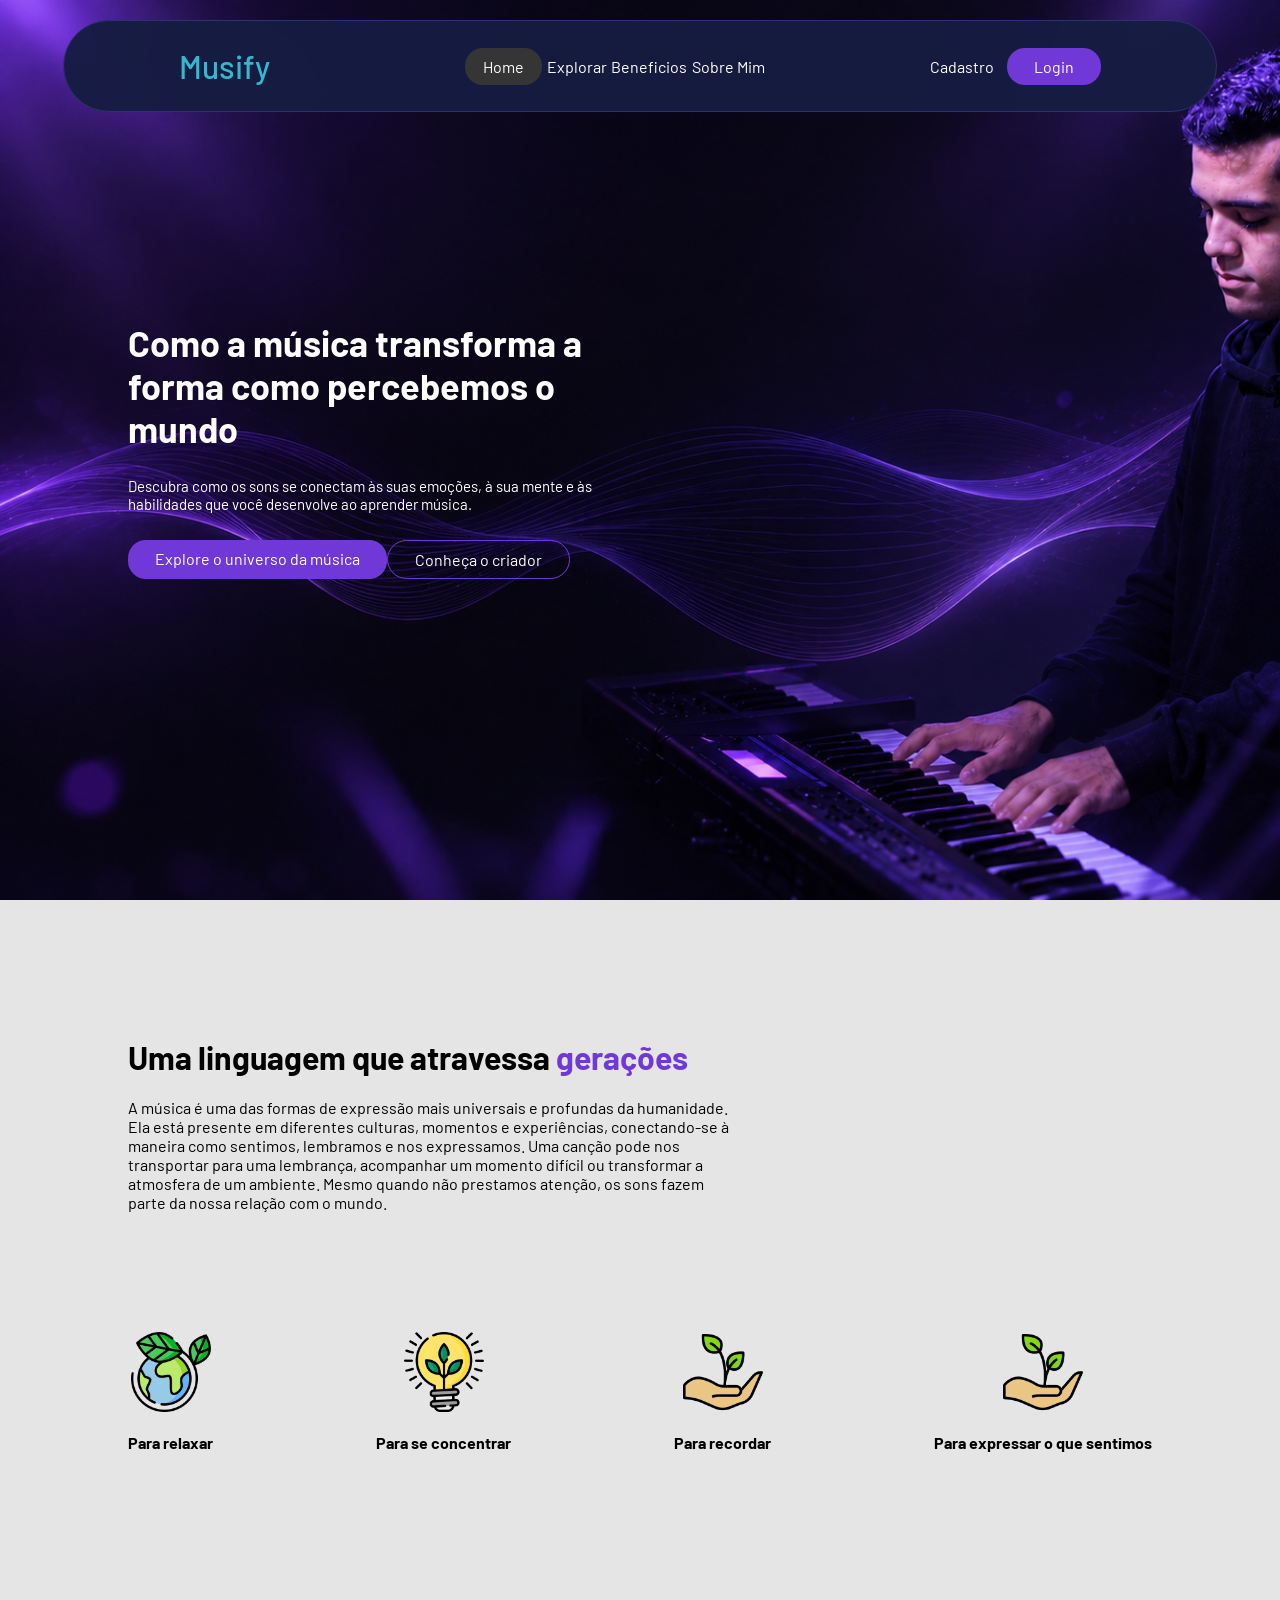
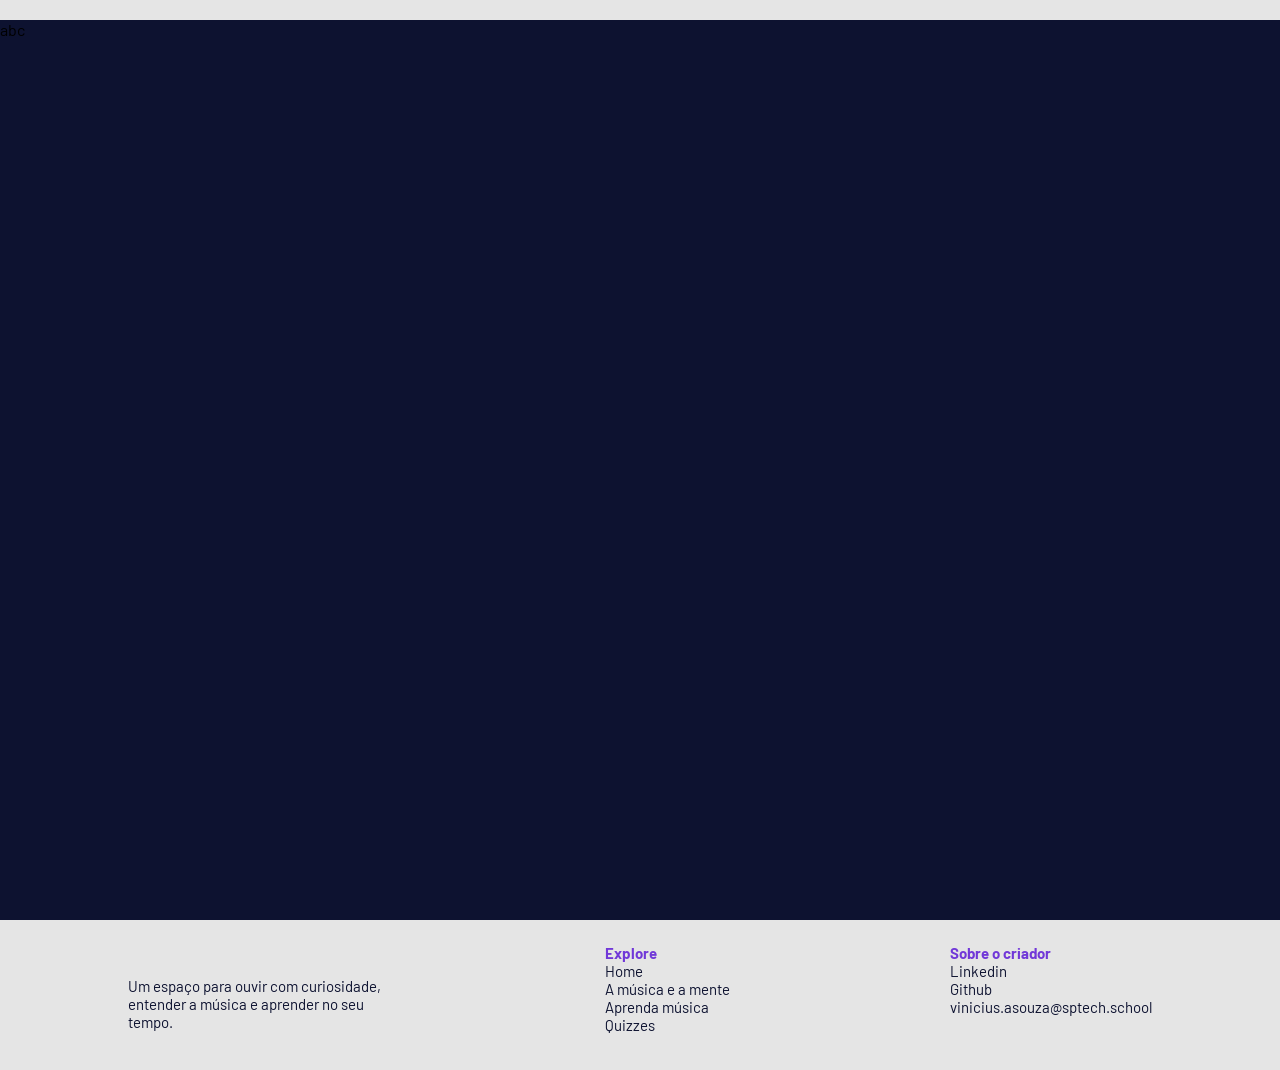
==== public/index.html @ aa9ea869 "feat: adiciona texto nas telas de login e cadastro | atualiza layout das telas de login e cadastro" ====
<!DOCTYPE html>
<html lang="en">

<head>
  <meta charset="UTF-8">
  <meta http-equiv="X-UA-Compatible" content="IE=edge">
  <meta name="viewport" content="width=device-width, initial-scale=1.0">

  <title>AquaTech | Página Inicial</title>

  <script src="./js/sessao.js"></script>

  <link rel="stylesheet" href="./css/style.css">
  <link rel="icon" href="./assets/icon/favicon2.ico">
  <link rel="preconnect" href="https://fonts.gstatic.com">
</head>

<body>

  <!-- Header inicio -->
  <div class="padding-header">
    <div class="header">

      <div class="container">
        <h1 class="titulo">Musify</h1>
        <ul class="navbar">
          <li class="agora">
            <a href="#">Home</a>
          </li>
          <li>
            <a href="simulador.html">Explorar</a>
          </li>
          <li>
            <a href="login.html">Beneficios</a>
          </li>
          <li>
            <a href="cadastro.html">Sobre Mim</a>
          </li>
        </ul>

        <div class="btnheader">
          <a href="cadastro.html" id="btnCadastro">Cadastro</a>
          <a href="login.html" class="btnRoxo" id="btnLogin">Login</a>

        </div>
      </div>
    </div>
  </div>
  <!-- Header fim -->



  <div class="banner">
    <div class="container">
      <h3>Como a música transforma a forma como percebemos o mundo</h3>
      <p>Descubra como os sons se conectam às suas emoções, à sua mente e às habilidades que você desenvolve ao aprender
        música.</p>

      <div class="btnBanner">
        <div class="btnRoxo">
          <a href="">Explore o universo da música</a>
        </div>

        <div class="btnTransparente">
          <a href="">Conheça o criador</a>
        </div>
      </div>
    </div>
  </div>
  
  <div class="social">
    <div class="container">

      <div class="texto">
        <h1>Uma linguagem que atravessa <span>gerações</span></h1>
        <span> A música é uma das formas de expressão mais universais e profundas da humanidade. Ela está presente em diferentes culturas, momentos e experiências, conectando-se à maneira como sentimos, lembramos e nos expressamos.
 Uma canção pode nos transportar para uma lembrança, acompanhar um momento difícil ou transformar a atmosfera de um ambiente. Mesmo quando não prestamos atenção, os sons fazem parte da nossa relação com o mundo.</span>
      </div>

      <div class="boxes">
        <div class="box">
          <img src="assets/imgs/planet-earth_color.png">
          <h4>Para relaxar</h4>
        </div>
        <div class="box">
          <img src="assets/imgs/lightbulb_color.png">
          <h4>Para se concentrar</h4>
        </div>
        <div class="box">
          <img src="assets/imgs/growth_color.png">
          <h4>Para recordar</h4>
        </div>
        <div class="box">
          <img src="assets/imgs/growth_color.png">
          <h4>Para expressar o que sentimos</h4>
        </div>
      </div>
    </div>
  </div>

  <div class="impactoMusica">
    abc
  </div>

  <!-- Footer Inicio -->
  <div class="footer">
    <div class="container">
      <div class="logoFooter">
        <img src="assets/icon/favicon2.ico" alt="">
        <p>Um espaço para ouvir com curiosidade, entender a música e aprender no seu tempo.</p>

      </div>

      <div class="linksFooter">
        <span class="tituloFooter">Explore</span>
        <a href="">Home</a>
        <a href="">A música e a mente</a>
        <a href="">Aprenda música</a>
        <a href="">Quizzes</a>

      </div>
      <div class="ctaFooter">
        <span class="tituloFooter">Sobre o criador</span>
        <a href="">Linkedin</a>
        <a href="">Github</a>
        <a href="">vinicius.asouza@sptech.school</a>

      </div>
    </div>
  </div>
  <!-- Footer fim -->

</body>

</html>
---- public/css/style.css ----
@import url('https://fonts.googleapis.com/css2?family=Barlow:ital,wght@0,100;0,200;0,300;0,400;0,500;0,600;0,700;0,800;0,900;1,100;1,200;1,300;1,400;1,500;1,600;1,700;1,800;1,900&display=swap');

body {
  margin: 0;
  padding: 0;
  font-family: 'Barlow', 'Segoe UI', 'Segoe UI', Tahoma, Geneva, Verdana, sans-serif;
  background-color: black;
  height: 100vh;
}

:root {
  --tamanho-header: 80px;
  --tamanho-banner: calc(100vh - var(--tamanho-header) - var(--tamanho-footer) - 2px);
  --tamanho-simulador: calc(100vh - var(--tamanho-header) - var(--tamanho-footer) - 2px);
  --tamanho-login: calc(100vh - var(--tamanho-header) - var(--tamanho-footer) - 2px);
  --tamanho-footer: 65px;
}

.container {
  display: flex;
  width: 80%;
  margin: auto;
}

.padding-header{
  position: absolute;
  top: 20px;
  left: 0;
  width: 100%;
  display: flex;
  justify-content: center;
  z-index: 10;
}


.header {
    display: flex; 
    align-items: center;
    flex: 1;
    justify-content: space-between;
    height: 10vh;
    width: 90%;
    position: fixed;
    background-color: rgba(22, 28, 66, 0.964);
    border: 1px solid #2b3270;
    border-radius: 50px;
}

.header .container {
  padding: 5px 30px 5px 30px;
  justify-content: space-between;
  align-items: center;
}

.header a {
  text-decoration: none;
  color: #fff;
}

.header a:hover{
  color: #7138D8;
  font-size: 17px;
  
}

.agora {
  background-color: rgb(53, 53, 53);
  padding: 1vh 2vh 1vh 2vh;
  border-radius: 2vh;
}

.navbar {
  width: 300px;
  display: flex;
  align-items: center;
  justify-content: space-between;
  list-style: none;
  color: #e3b062;
}

.titulo {
  color: #32b9cd;
  width: fit-content;
  font-weight: 500;
}

.header h1 {
  margin: 0;
}

#btnCadastro{
  padding: 10px;
}
#btnCadastro:hover{
  border: solid 1px #7138D8;
  border-radius: 3vh;
}

#btnLogin:hover{
  color: white;
}
/* BANNER */

.banner {
  height: var(--tamanho-banner);
  color: white;
  background-image: url('../assets/img-teclado/background-main.png');
  background-size: cover;
  height: 100vh; /* ocupa 100% da tela */
  
}


.banner .container {
  display: flex;
  flex-direction: column;
  justify-content: center;
  align-items: left;
  height: 100%;
  gap: 3vh;
}

.banner .container h3 {
  width: 50%;
  margin: 0;
  padding: 0;
  font-size: 36px;
}
.banner .container p {

  width: 50%;
  margin: 0;
  padding: 0;
  font-size: 15px;
}

.banner .container span {
  font-weight: 800;
}
.btnBanner{
  display: flex;
}

.btnBanner a{
  text-decoration: none;
  color: #fff;
  
}

/* Estilização padrão dos botões */
.btnRoxo{
  background-color: #7138D8;
  padding: 1vh 3vh 1vh 3vh;
  border-radius: 2vh;
}

.btnTransparente{
  border: solid 1px #7138D8;
  padding: 1vh 3vh 1vh 3vh;

  border-radius: 3vh;

}


/* MISSÃO VISÃO VALORES */

.social {
  background-color: #e5e5e5;
  display: flex;
  height: 80vh;
}

.social .container {
  display: flex;
  flex-direction: column;
  justify-content: center;
  gap: 10vh;
}
.texto{
  width: 60%;
}
.social .container .texto h1 span{
  color: #7138D8;
}

.box img {
  width: 80px;
}

.social .container .boxes {
  display: flex;
  justify-content: space-between;
  width: 100%;
  padding: 30px 0;
}

.social p {
  text-align: center;
}

.box {
  display: flex;
  flex-direction: column;
  align-items: center;
}


.impactoMusica{
  height: 100vh;
  background-color: #0D1230;
}
/* FOOTER */

.footer {
  background-color: #e5e5e5;
  height: 150px;
  color: #fff;
  display: flex;
  font-size: 15px;
}

.footer .container {
  display: flex;
  justify-content: space-between;
  text-align: left;
}
.logoFooter{
  width: 25%;
  color: #0D1230;
}

.linksFooter{
  display: flex;
  flex-direction: column;
}

.linksFooter a{
  text-decoration: none;
  color: #0D1230;
}

.ctaFooter{
  display: flex;
  flex-direction: column;
}

.ctaFooter a{
  text-decoration: none;
  color: #0D1230;
}
.tituloFooter{
  color: #7138D8;
  font-weight: 700;
}

.footer .container .version {
  font-size: 12px;
}

/* LOGIN */

.login {
  background-color: #0D1230;
  min-height: 130vh;
}

.login .container {
  align-items: stretch;
  justify-content: center;
  padding: 130px 0 60px 0;
  width: 75%;
  max-width: 1000px;
}

/* card branco */
.login .card {
  display: flex;
  flex-direction: column;
  align-items: center;
  justify-content: center;
  width: 50%;
  min-height: 540px;
  padding: 30px 0;
  box-sizing: border-box;
  background-color: #fff;
  color: #0D1230;
  border-radius: 10px;
}

.login .card h2 {
  width: 80%;
  font-size: 22px;
  font-weight: 600;
  margin-bottom: 20px;
}

.login .card-cadastro h2 {
  text-align: center;
  font-size: 24px;
}

/* painel com a foto */
.painel-login,
.cadastro-intro {
  flex: 1;
  display: flex;
  align-items: center;
  justify-content: center;
  background-image: url('../assets/img-teclado/background-main.png');
  background-size: cover;
  background-position: center;
}

/* painel a direita - login */
.painel-login {
  margin-left: -50px;
  padding-left: 50px;
  border-radius: 50px 10px 10px 50px;
}

/* painel a esquerda - cadastro */
.cadastro-intro {
  padding-right: 50px;
  border-radius: 10px 0 0 10px;
}

.login .card-cadastro {
  margin-left: -50px;
  border-radius: 50px 10px 10px 50px;
}

/* caixinha transparente */
.texto-login,
.cadastro-texto {
  width: 70%;
  padding: 30px;
  box-sizing: border-box;
  background-color: rgba(255, 255, 255, 0.1);
  color: #fff;
}

.texto-login h3,
.cadastro-texto h3 {
  margin: 0 0 15px 0;
  font-size: 30px;
  font-weight: 500;
}

.texto-login h3 span,
.cadastro-texto h3 span {
  color: #a58bff;
}

.texto-login p,
.cadastro-texto p {
  margin: 0;
  font-size: 13px;
}

/* formulário */
.formulario {
  width: 80%;
}

.formulario span {
  font-size: 12px;
  color: #8a8aa3;
}

.formulario input {
  border: 1px solid #dcdce6;
  border-radius: 8px;
  padding: 12px;
  font-size: 13px;
  text-align: left;
  box-sizing: border-box;
}

.formulario .botao {
  width: 100%;
  height: 42px;
  background-color: #7B5CFA;
  border-radius: 6px;
  font-size: 14px;
}

.link-login {
  text-align: center;
  font-size: 12px;
  margin-top: 15px;
}

.link-login a {
  color: #7B5CFA;
  font-weight: 600;
}

.campo {
  display: flex;
  flex-direction: column;
  padding: 5px 0;
}

/*           */

.botao {
  cursor: pointer;
  font-family: "Barlow", sans-serif;
  border: 0;
  border-radius: 5px;
  font-weight: 600;
  font-size: 18px;
  color: #fff;
  background-color: #ED145B;
  width: 120px;
  height: 30px;
  align-self: center;
  margin-top: 20px;
}

.loading-div {
  width: 50px;
  display: none;
}

.loading-div img {
  height: 50px;
  width: 50px;
}

#div_erros_login {
  display: none
}

/* FORMULARIO */

.alerta_erro{
  display: flex;
  justify-content: flex-end;
}

.card_erro {
  display: none;
  background-color: #fff;
  color: black;
  width: 230px;
  position: fixed;
  border-radius: 4px;
  border: #ED145B 3px solid;
  padding: 10px;
  margin-right: 10%;
}

.card_erro #mensagem_erro{
  font-weight: 500;
  font-size: 20px;
}

.formulario .tipo_campo {
  font-size: 20px;
  font-weight: 600 !important;
}

.formulario {
  display: flex;
  flex-direction: column;
}

input {
  margin-bottom: 10px;
  border: 2px solid #32b9cd;
  padding: 10px;
  text-align: center;
  border-radius: 10px;
}

.btn {
  font-family: "Barlow", sans-serif;
  border: 0;
  border-radius: 5px;
  font-weight: 600;
  font-size: 18px;
  padding: 10px 15px;
  color: white;
  background-color: #ED145B;
  width: 120px;
  align-self: center;
  margin-top: 5px;
}

.loading-div {
  width: 50px;
  margin: auto;
  display: none;
}

.loading-div img {
  height: 50px;
  width: 50px;
}

/* SIMULADOR */

.simulador {
  color: white;
}

.simulador .container {
  flex-direction: column;
  overflow: scroll; 
  height: var(--tamanho-simulador);
}

/* ALERTA */

#alerta {
  position: absolute;
  right: 0;
  bottom: 0;
}

.mensagem-alarme {
  background-color: white;
  border-radius: 5px;
  width: 300px;
  height: 80px;
  margin: 10px;
  padding: 10px 0;
  display: flex;
  justify-content: space-evenly;
  align-items: center;
}

.mensagem-alarme h3 {
  font-size: 14px;
  margin: 0;
}

.mensagem-alarme .informacao {
  width: 66%;
}

.alarme-sino {
  width: 48px;
  height: 48px;
  animation-name: bell;
  animation-duration: 4s;
  background-image: url('https://cdn-icons-png.flaticon.com/512/1157/1157000.png');
  background-size: cover;
  animation-iteration-count: infinite;
}

@keyframes bell {
  0%   {transform: rotate(25deg)}
  25%  {transform: rotate(-25deg)}
  50%  {transform: rotate(25deg)}
  75%  {transform: rotate(-25deg)}
  100% {transform: rotate(25deg)}
}
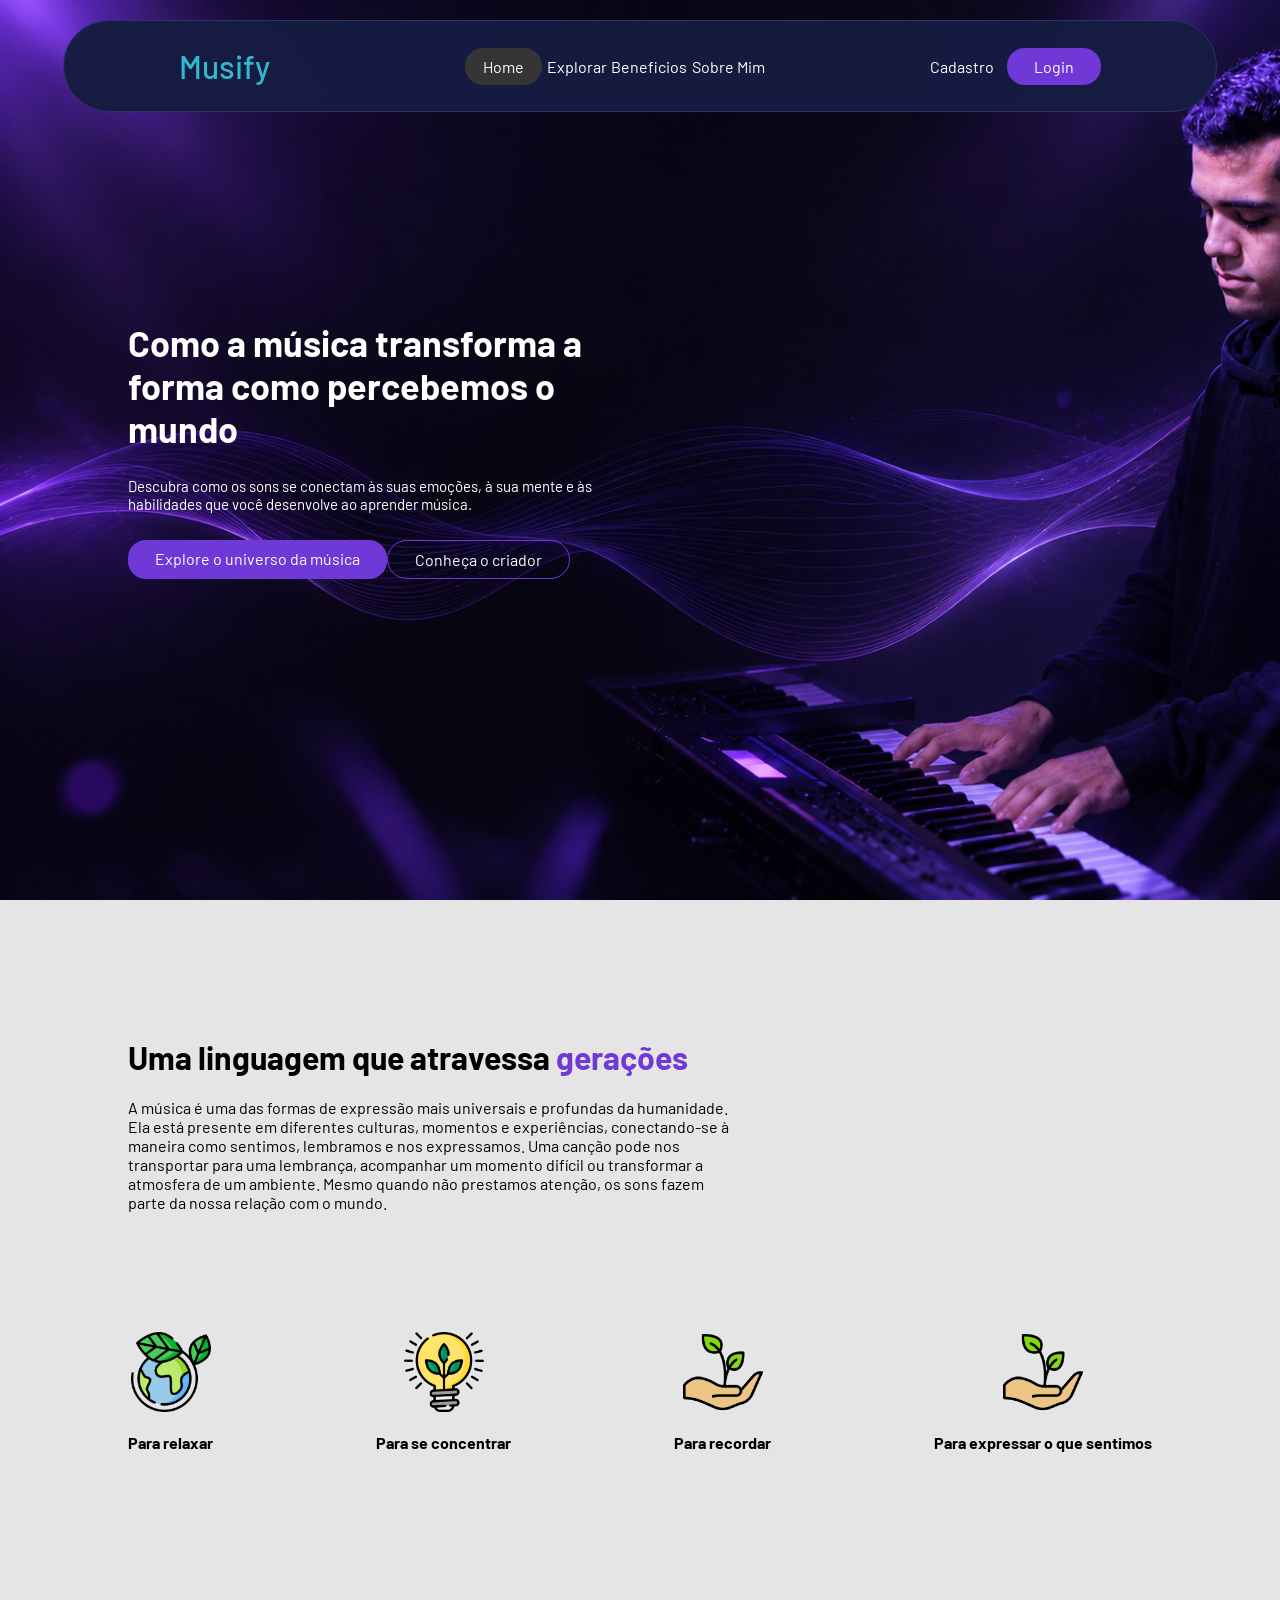
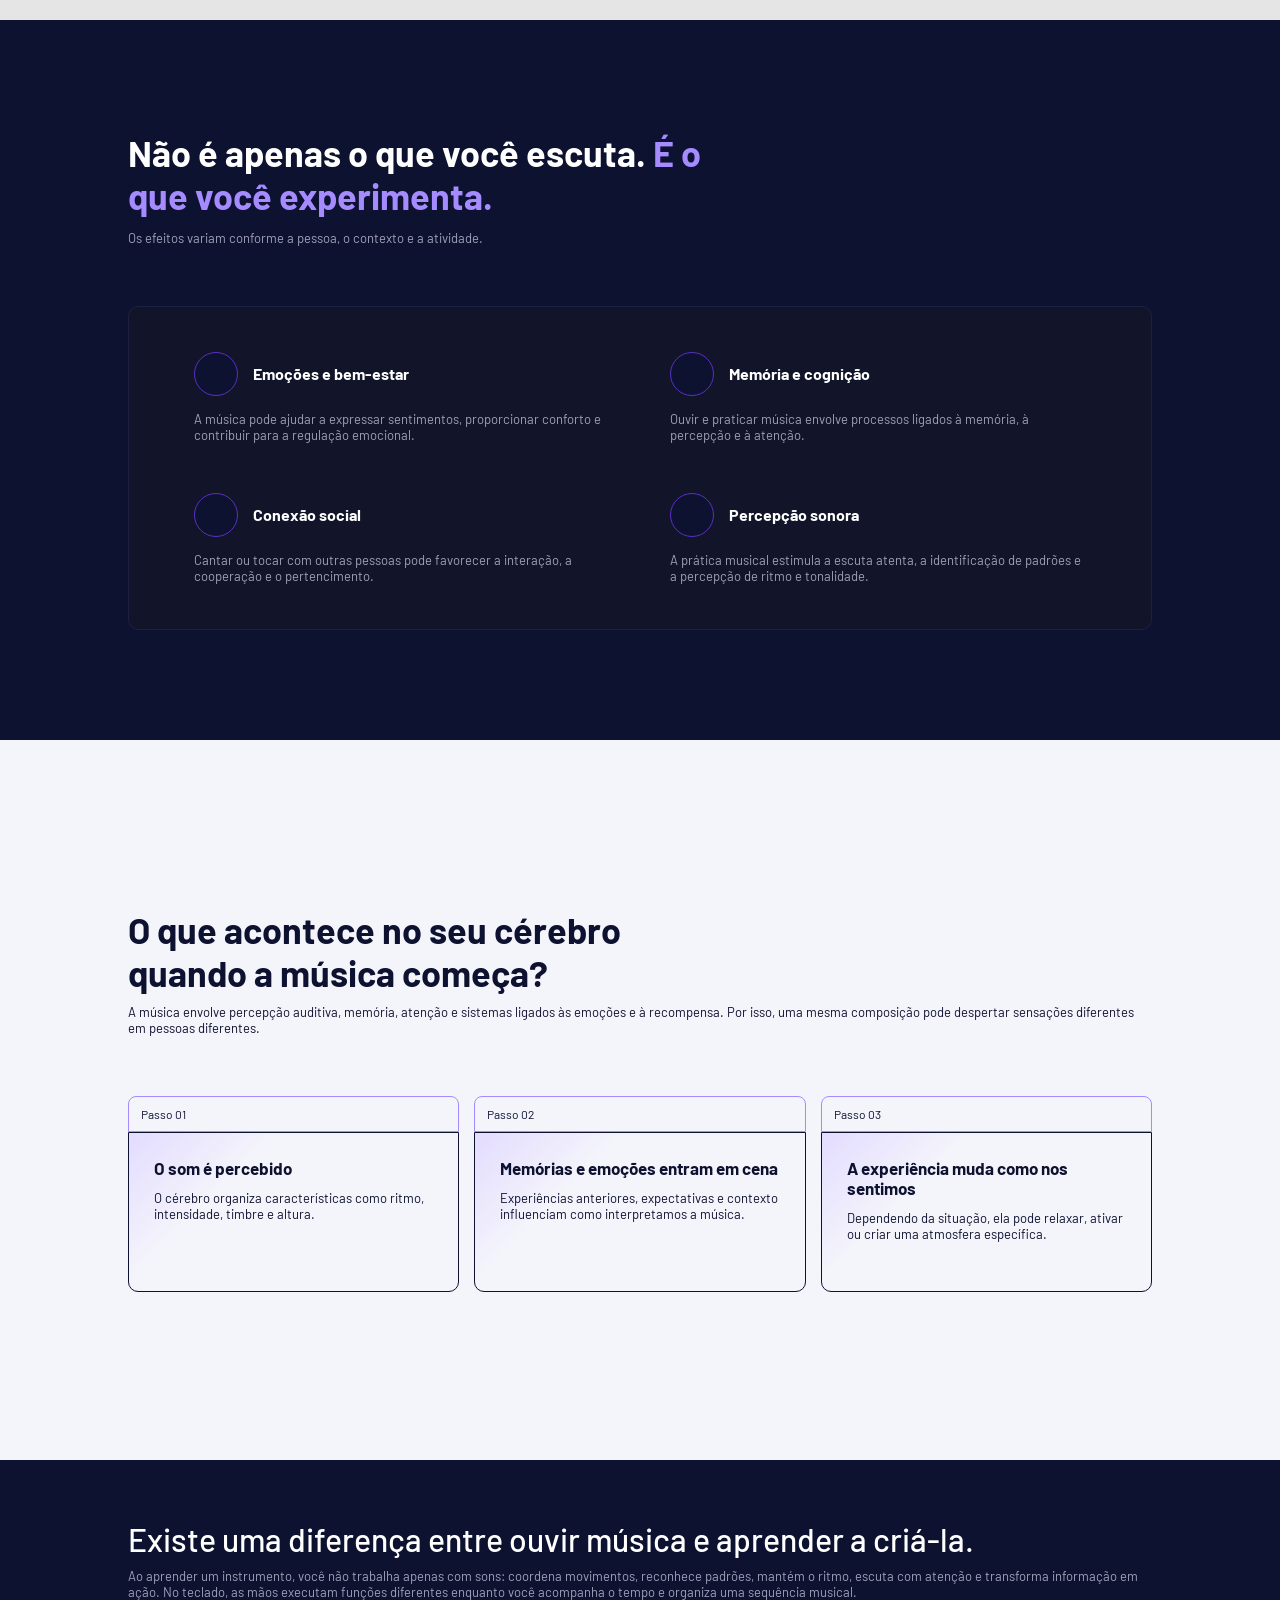
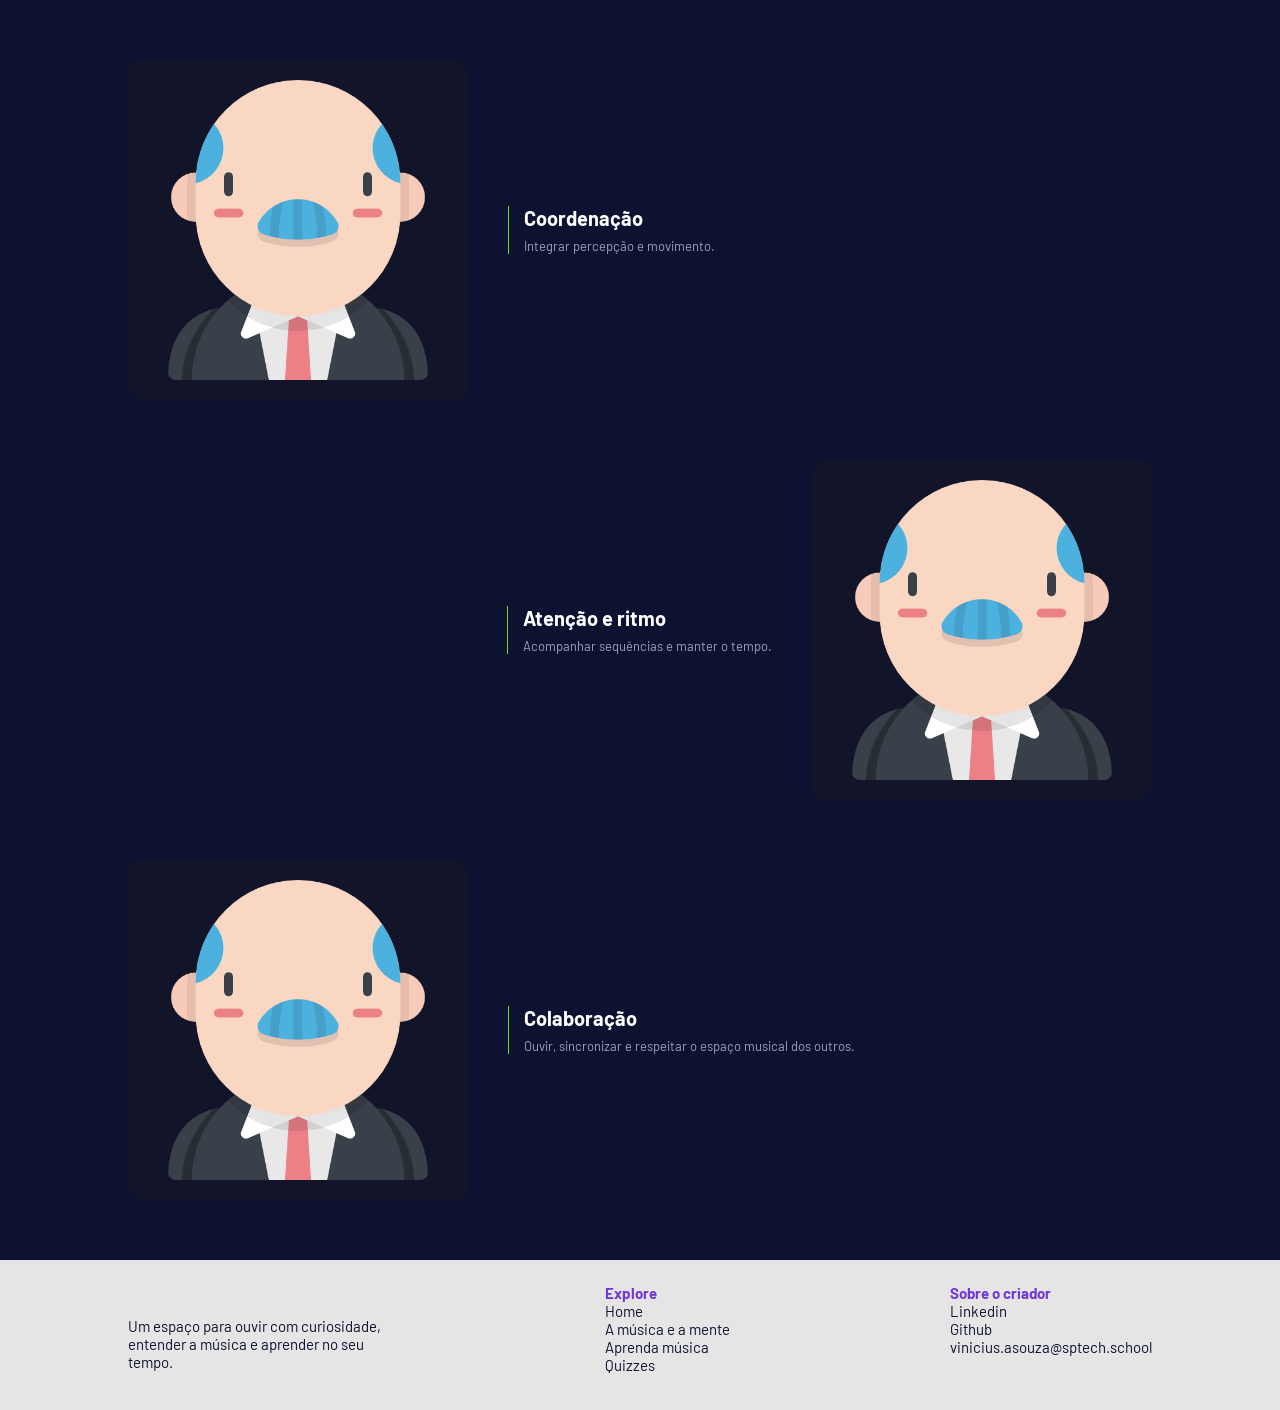
==== commit 54e7450d: "fix: corrige campos da home e estilização" ====
--- a/public/index.html
+++ b/public/index.html
@@ -67,14 +67,17 @@
       </div>
     </div>
   </div>
-  
+
   <div class="social">
     <div class="container">
 
       <div class="texto">
-        <h1>Uma linguagem que atravessa <span>gerações</span></h1>
-        <span> A música é uma das formas de expressão mais universais e profundas da humanidade. Ela está presente em diferentes culturas, momentos e experiências, conectando-se à maneira como sentimos, lembramos e nos expressamos.
- Uma canção pode nos transportar para uma lembrança, acompanhar um momento difícil ou transformar a atmosfera de um ambiente. Mesmo quando não prestamos atenção, os sons fazem parte da nossa relação com o mundo.</span>
+        <h1>Uma linguagem que atravessa <span class="textoRoxo">gerações</span></h1>
+        <span> A música é uma das formas de expressão mais universais e profundas da humanidade. Ela está presente em
+          diferentes culturas, momentos e experiências, conectando-se à maneira como sentimos, lembramos e nos
+          expressamos.
+          Uma canção pode nos transportar para uma lembrança, acompanhar um momento difícil ou transformar a atmosfera
+          de um ambiente. Mesmo quando não prestamos atenção, os sons fazem parte da nossa relação com o mundo.</span>
       </div>
 
       <div class="boxes">
@@ -99,8 +102,132 @@
   </div>
 
   <div class="impactoMusica">
-    abc
-  </div>
+    <div class="container">
+      <div>
+        <h1>Não é apenas o que você escuta. <span class="textoRoxo">É o que você experimenta.</span></h1>
+        <span> Os efeitos variam conforme a pessoa, o contexto e a atividade.</span>
+      </div>
+
+      <!-- Card de topicos -->
+      <div class="cardTopicos">
+        <div class="topico">
+          <div class="topicoTitulo">
+            <div class="icone"></div>
+            <h4>Emoções e bem-estar</h4>
+          </div>
+          <p>A música pode ajudar a expressar sentimentos, proporcionar conforto e contribuir para a regulação
+            emocional.</p>
+        </div>
+
+        <div class="topico">
+          <div class="topicoTitulo">
+            <div class="icone"></div>
+            <h4>Memória e cognição</h4>
+          </div>
+          <p>Ouvir e praticar música envolve processos ligados à memória, à percepção e à atenção.</p>
+        </div>
+
+        <div class="topico">
+          <div class="topicoTitulo">
+            <div class="icone"></div>
+            <h4>Conexão social</h4>
+          </div>
+          <p>Cantar ou tocar com outras pessoas pode favorecer a interação, a cooperação e o pertencimento.</p>
+        </div>
+
+        <div class="topico">
+          <div class="topicoTitulo">
+            <div class="icone"></div>
+            <h4>Percepção sonora</h4>
+          </div>
+          <p>A prática musical estimula a escuta atenta, a identificação de padrões e a percepção de ritmo e tonalidade.
+          </p>
+        </div>
+      </div>
+
+
+    </div>
+  </div>
+  </div>
+
+
+  <div class="explicacaoMusica">
+    <div class="container">
+      <div>
+        <h1>O que acontece no seu cérebro quando a música começa?</h1>
+        <p>A música envolve percepção auditiva, memória, atenção e sistemas ligados às emoções e à recompensa. Por isso,
+          uma mesma composição pode despertar sensações diferentes em pessoas diferentes.</p>
+      </div>
+
+      <div class="passos">
+        <div class="passo">
+          <span>Passo 01</span>
+          <div class="passoCard">
+            <h4>O som é percebido</h4>
+            <p>O cérebro organiza características como ritmo, intensidade, timbre e altura.</p>
+          </div>
+        </div>
+
+        <div class="passo">
+          <span>Passo 02</span>
+          <div class="passoCard">
+            <h4>Memórias e emoções entram em cena</h4>
+            <p>Experiências anteriores, expectativas e contexto influenciam como interpretamos a música.</p>
+          </div>
+        </div>
+
+        <div class="passo">
+          <span>Passo 03</span>
+          <div class="passoCard">
+            <h4>A experiência muda como nos sentimos</h4>
+            <p>Dependendo da situação, ela pode relaxar, ativar ou criar uma atmosfera específica.</p>
+          </div>
+        </div>
+      </div>
+    </div>
+  </div>
+
+  <div class="beneficiosMusica">
+    <div class="container">
+      <div>
+        <h1>Existe uma diferença entre ouvir música e aprender a criá-la.</h1>
+        <p>Ao aprender um instrumento, você não trabalha apenas com sons: coordena movimentos, reconhece padrões, mantém
+          o ritmo, escuta com atenção e transforma informação em ação. No teclado, as mãos executam funções diferentes
+          enquanto você acompanha o tempo e organiza uma sequência musical.</p>
+      </div>
+
+      <div class="beneficio">
+        <div class="beneficioImg">
+          <img src="assets/imgs/av1.png" alt="">
+        </div>
+        <div class="beneficioTexto">
+          <h4>Coordenação</h4>
+          <p>Integrar percepção e movimento.</p>
+        </div>
+      </div>
+
+      <div class="beneficio inverso">
+        <div class="beneficioImg">
+          <img src="assets/imgs/av1.png" alt="">
+        </div>
+        <div class="beneficioTexto">
+          <h4>Atenção e ritmo</h4>
+          <p>Acompanhar sequências e manter o tempo.</p>
+        </div>
+      </div>
+
+      <div class="beneficio">
+        <div class="beneficioImg">
+          <img src="assets/imgs/av1.png" alt="">
+        </div>
+        <div class="beneficioTexto">
+          <h4>Colaboração</h4>
+          <p>Ouvir, sincronizar e respeitar o espaço musical dos outros.</p>
+        </div>
+      </div>
+    </div>
+  </div>
+
 
   <!-- Footer Inicio -->
   <div class="footer">
--- a/public/css/style.css
+++ b/public/css/style.css
@@ -180,7 +180,7 @@
 .texto{
   width: 60%;
 }
-.social .container .texto h1 span{
+.textoRoxo{
   color: #7138D8;
 }
 
@@ -205,11 +205,210 @@
   align-items: center;
 }
 
-
-.impactoMusica{
-  height: 100vh;
+/* IMPACTO DA MÚSICA */
+
+.impactoMusica {
   background-color: #0D1230;
-}
+  color: #fff;
+  min-height: 80vh;
+  display: flex;
+}
+
+.impactoMusica .container {
+  flex-direction: column;
+  justify-content: center;
+  gap: 60px;
+  padding: 60px 0;
+}
+
+.impactoMusica h1 {
+  width: 60%;
+  margin: 0 0 10px 0;
+  font-size: 36px;
+}
+
+.impactoMusica h1 .textoRoxo {
+  color: #a58bff;
+  font-size: inherit;
+}
+
+.impactoMusica span {
+  font-size: 13px;
+  color: #a0a0b8;
+}
+
+/* card com os 4 tópicos */
+.cardTopicos {
+  display: grid;
+  grid-template-columns: 1fr 1fr;
+  padding: 20px 35px;
+  background-color: #12142a;
+  border: 1px solid #1c2040;
+  border-radius: 10px;
+}
+
+.topico {
+  padding: 25px 30px;
+}
+
+
+
+.topicoTitulo {
+  display: flex;
+  align-items: center;
+  gap: 15px;
+  margin-bottom: 15px;
+}
+
+.topicoTitulo h4 {
+  margin: 0;
+  font-size: 16px;
+}
+
+/* bolinha do ícone */
+.icone {
+  display: flex;
+  align-items: center;
+  justify-content: center;
+  width: 42px;
+  height: 42px;
+  border: 1px solid #5b2fc4;
+  border-radius: 50%;
+  background-color: #0D1230;
+  color: #a58bff;
+}
+
+.topico p {
+  margin: 0;
+  font-size: 13px;
+  color: #a0a0b8;
+}
+
+/* EXPLICAÇÃO DA MÚSICA */
+
+.explicacaoMusica {
+  background-color: #f4f4fb;
+  color: #0D1230;
+  min-height: 80vh;
+  display: flex;
+}
+
+.explicacaoMusica .container {
+  flex-direction: column;
+  justify-content: center;
+  gap: 60px;
+  padding: 60px 0;
+}
+
+.explicacaoMusica h1 {
+  width: 60%;
+  margin: 0 0 10px 0;
+  font-size: 36px;
+}
+
+.explicacaoMusica p {
+  margin: 0;
+  font-size: 13px;
+}
+
+/* os 3 passos lado a lado */
+.passos {
+  display: flex;
+  gap: 15px;
+}
+
+.passo {
+  flex: 1;
+}
+
+/* etiqueta Passo 01 */
+.passo span {
+  display: block;
+  padding: 10px 12px;
+  font-size: 12px;
+  border: 1px solid #a58bff;
+  border-radius: 8px 8px 0 0;
+}
+
+/* card do passo */
+.passoCard {
+  min-height: 160px;
+  padding: 25px;
+  box-sizing: border-box;
+  border: 1px solid #0D1230;
+  border-radius: 0 0 10px 10px;
+  background-image: linear-gradient(135deg, #e3dcff, #f4f4fb 30%);
+}
+
+.passoCard h4 {
+  margin: 0 0 12px 0;
+  font-size: 17px;
+}
+
+/* BENEFÍCIOS DA MÚSICA */
+
+.beneficiosMusica {
+  background-color: #0D1230;
+  color: #fff;
+  display: flex;
+}
+
+.beneficiosMusica .container {
+  flex-direction: column;
+  gap: 60px;
+  padding: 60px 0;
+}
+
+.beneficiosMusica h1 {
+  margin: 0 0 10px 0;
+  font-size: 32px;
+  font-weight: 500;
+}
+
+.beneficiosMusica p {
+  margin: 0;
+  font-size: 13px;
+  color: #a0a0b8;
+}
+
+/* cada linha: imagem + texto */
+.beneficio {
+  display: flex;
+  align-items: center;
+  gap: 40px;
+}
+
+/* inverte a ordem: imagem na direita */
+.inverso {
+  flex-direction: row-reverse;
+}
+
+/* fundo sólido atrás da imagem */
+.beneficioImg {
+  padding: 20px;
+  background-color: #12142a;
+  border-radius: 15px;
+}
+
+.beneficioImg img {
+  display: block;
+  width: 300px;
+  border-radius: 15px;
+}
+
+/* texto com a linha verde ao lado */
+.beneficioTexto {
+  padding-left: 15px;
+  border-left: 1px solid #7ed321;
+}
+
+.beneficioTexto h4 {
+  margin: 0 0 8px 0;
+  font-size: 20px;
+}
+
+
+
 /* FOOTER */
 
 .footer {
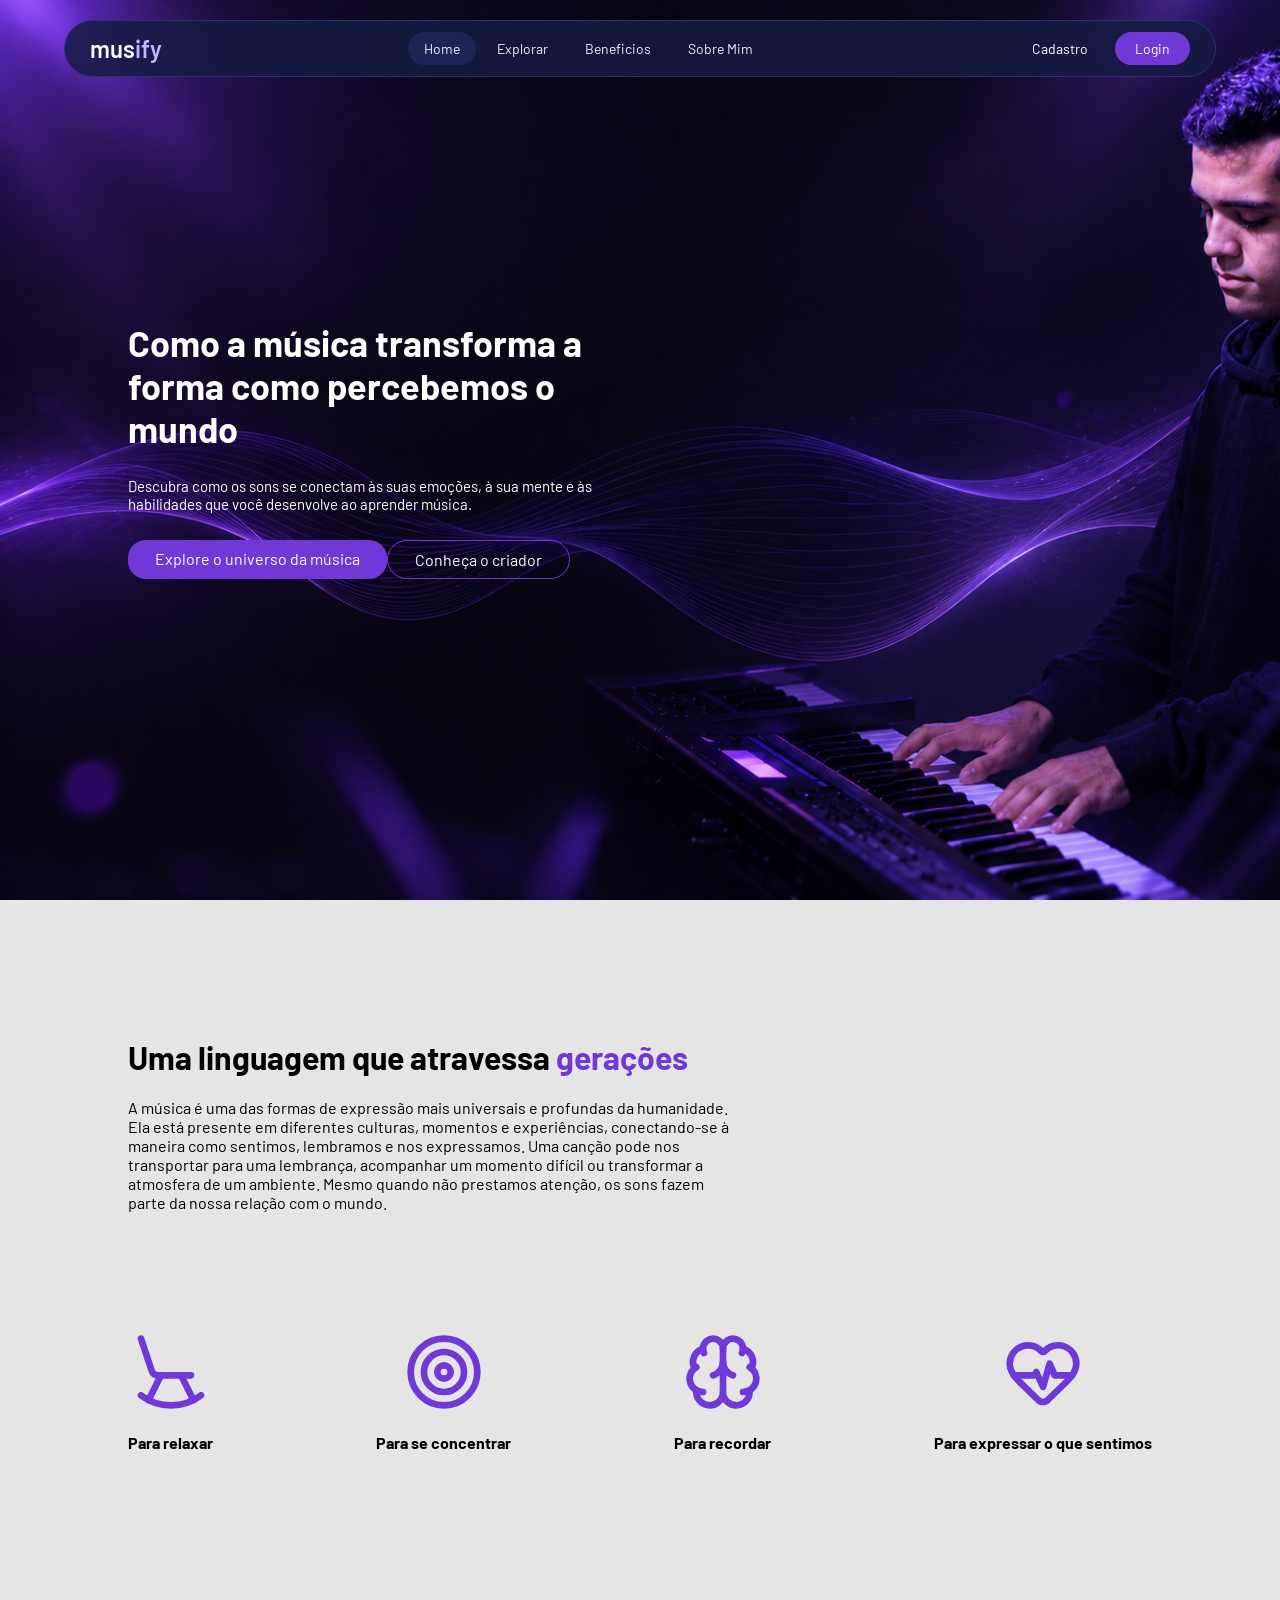
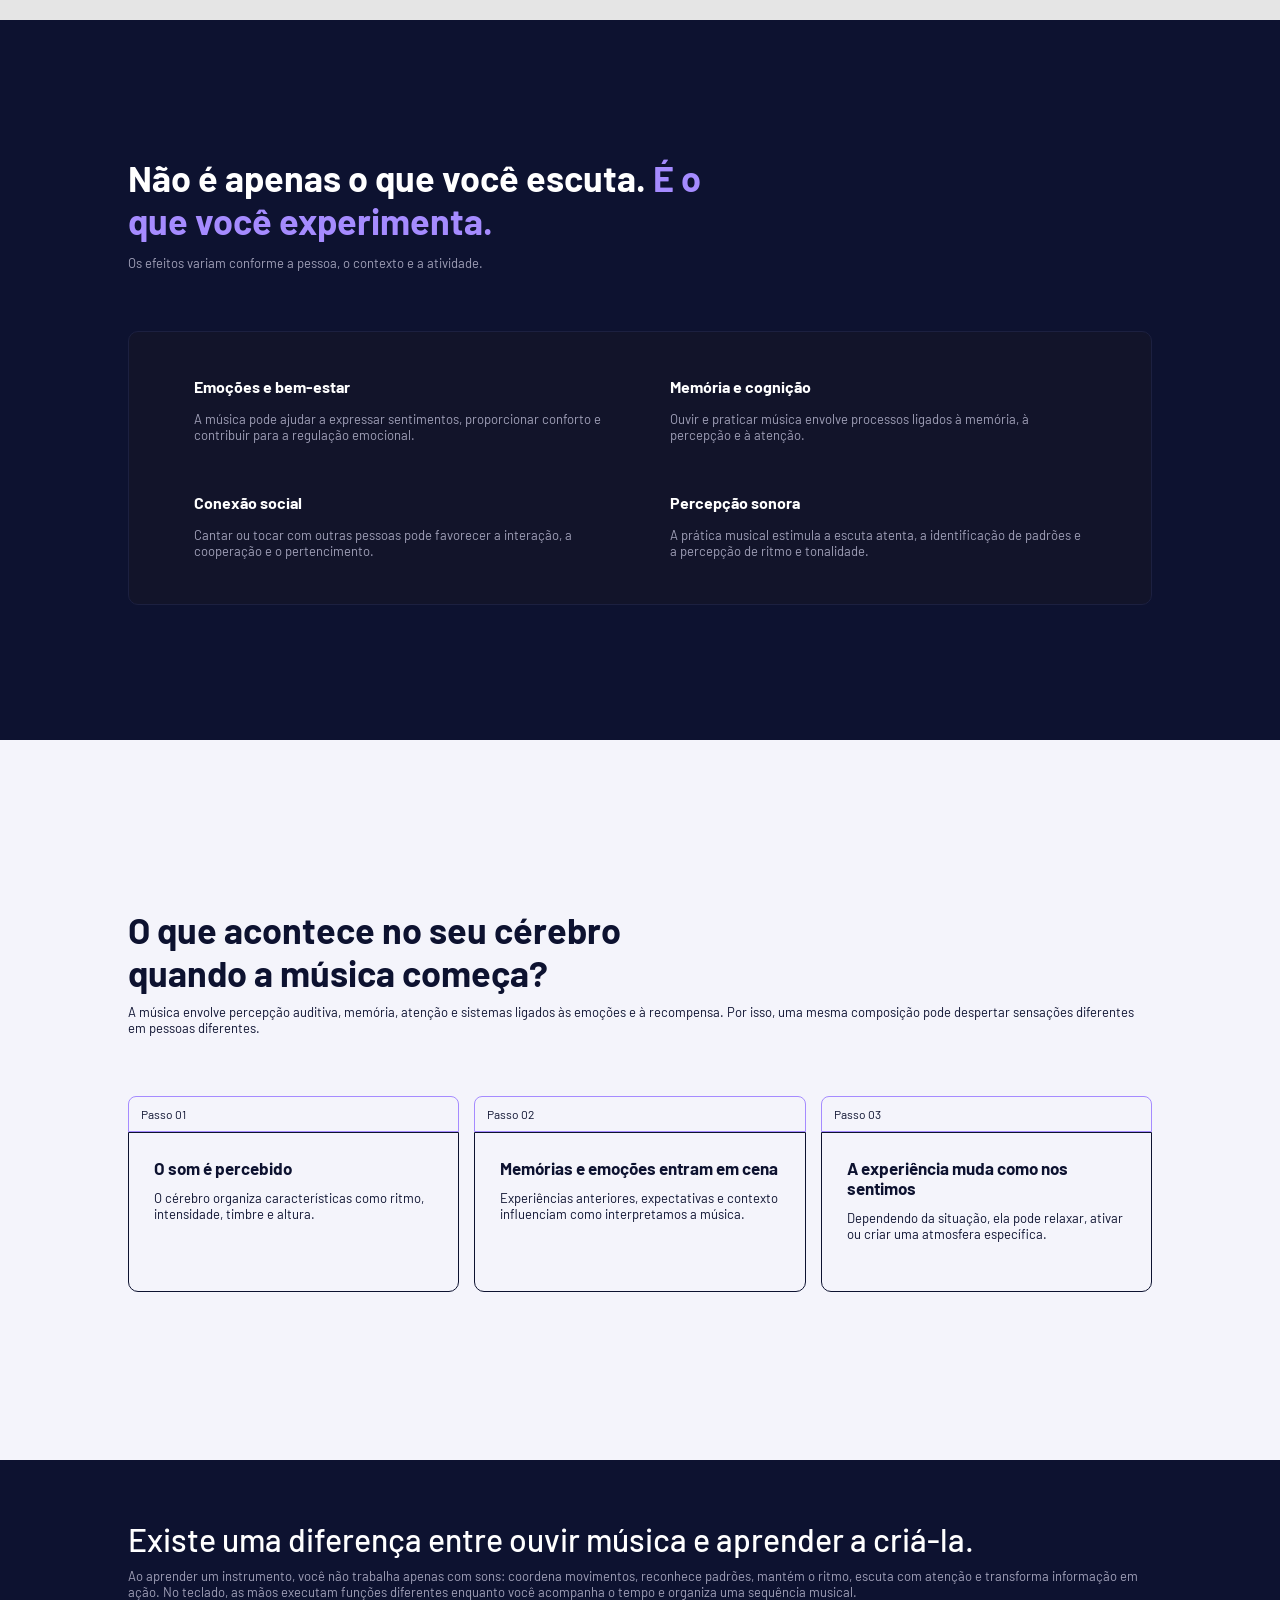
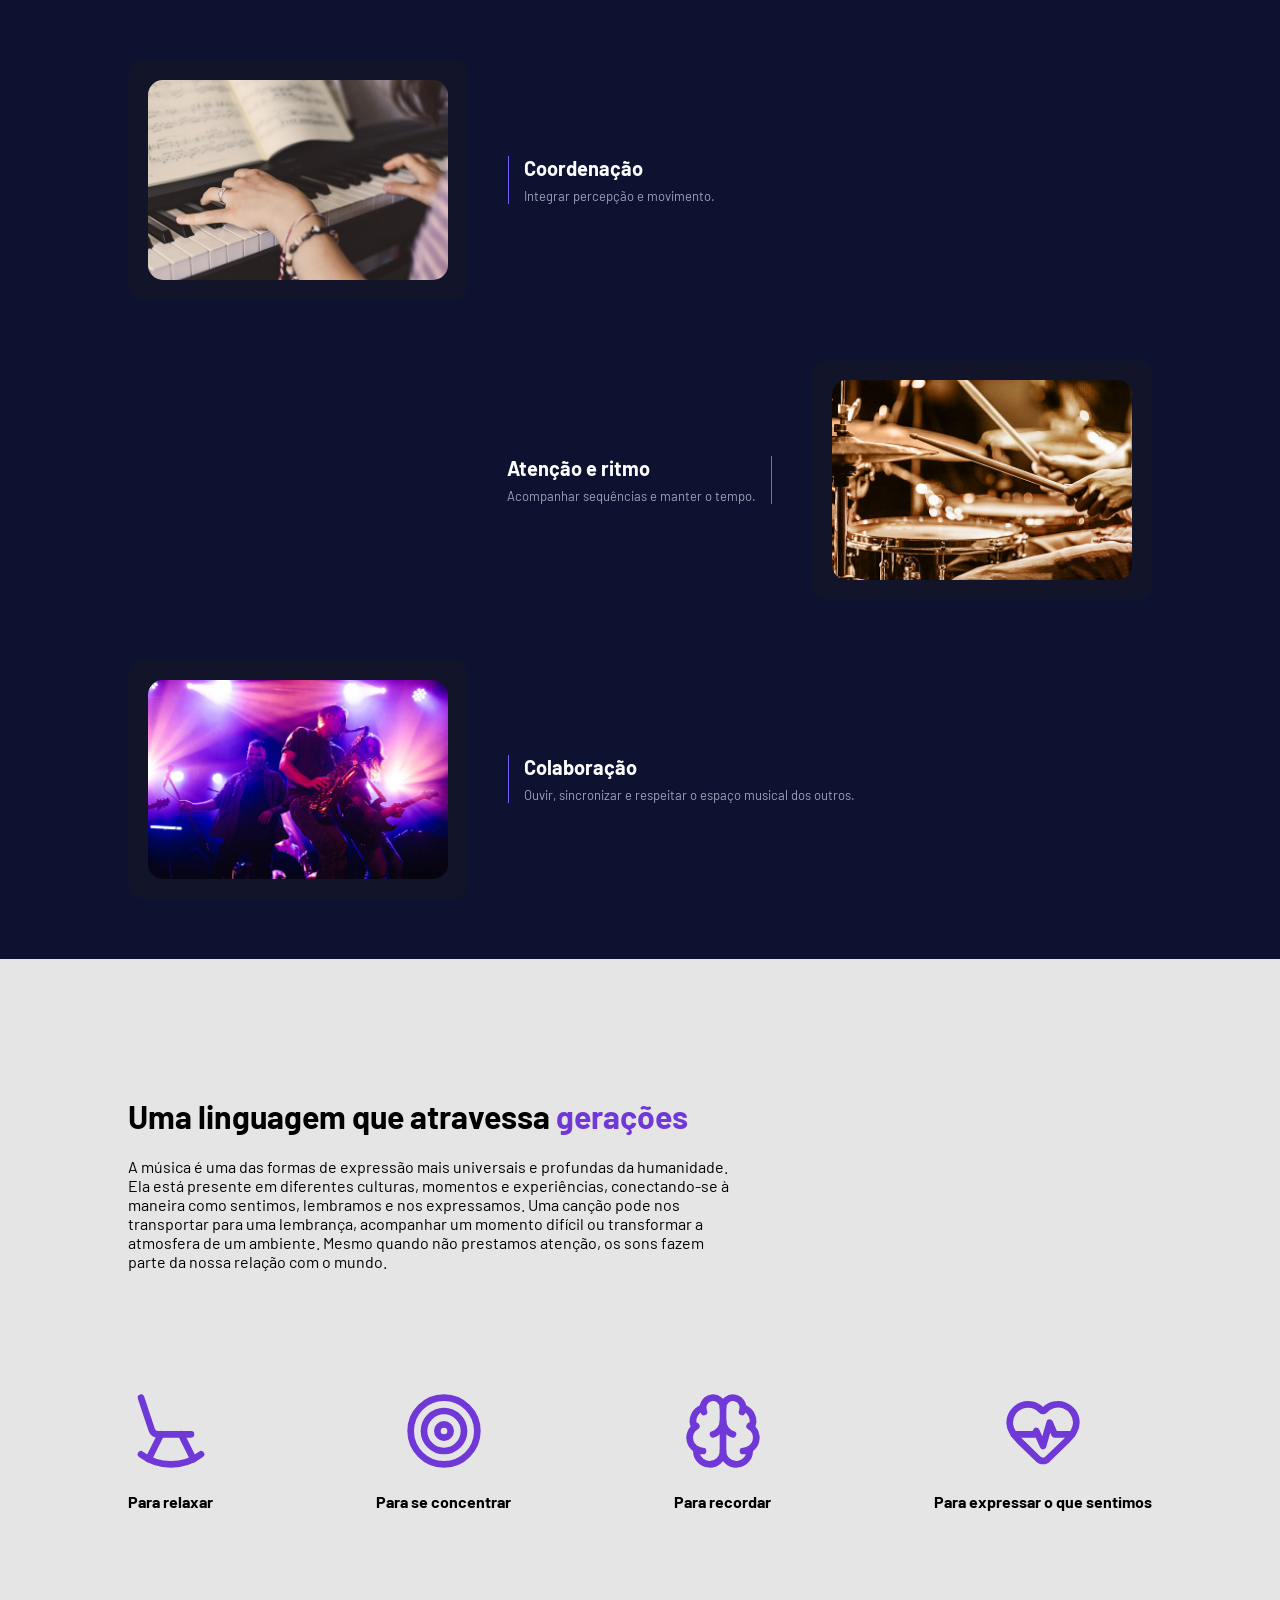
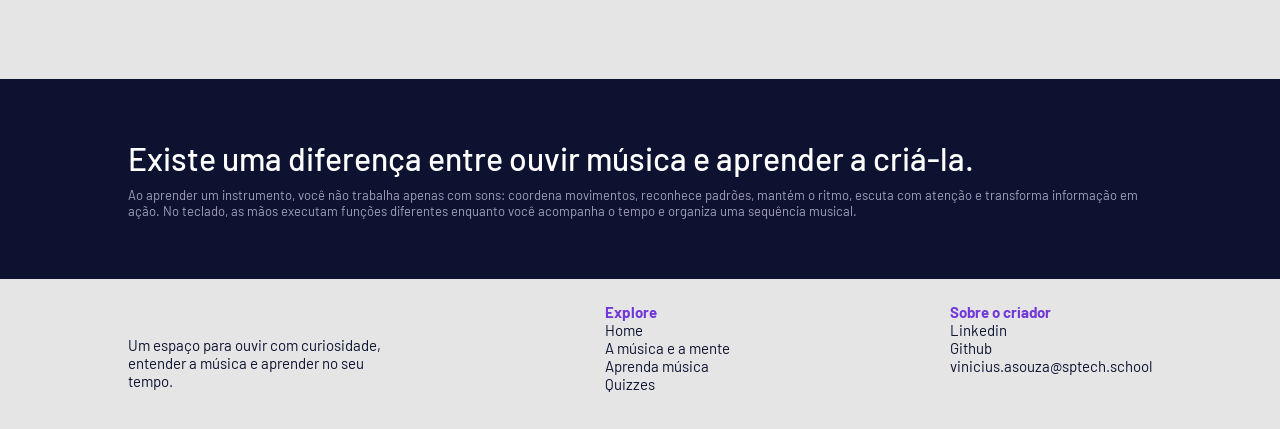
==== commit 412c5b2b: "feat: adiciona imagens e icones | corrige navbar" ====
--- a/public/index.html
+++ b/public/index.html
@@ -19,33 +19,24 @@
 
   <!-- Header inicio -->
   <div class="padding-header">
-    <div class="header">
-
-      <div class="container">
-        <h1 class="titulo">Musify</h1>
-        <ul class="navbar">
-          <li class="agora">
-            <a href="#">Home</a>
-          </li>
-          <li>
-            <a href="simulador.html">Explorar</a>
-          </li>
-          <li>
-            <a href="login.html">Beneficios</a>
-          </li>
-          <li>
-            <a href="cadastro.html">Sobre Mim</a>
-          </li>
-        </ul>
-
-        <div class="btnheader">
-          <a href="cadastro.html" id="btnCadastro">Cadastro</a>
-          <a href="login.html" class="btnRoxo" id="btnLogin">Login</a>
-
-        </div>
-      </div>
-    </div>
-  </div>
+  <div class="header">
+
+    <h1 class="titulo">mus<span>ify</span></h1>
+
+    <ul class="navbar">
+      <li class="agora"><a href="#">Home</a></li>
+      <li><a href="simulador.html">Explorar</a></li>
+      <li><a href="login.html">Beneficios</a></li>
+      <li><a href="cadastro.html">Sobre Mim</a></li>
+    </ul>
+
+    <div class="btnheader">
+      <a href="cadastro.html" id="btnCadastro">Cadastro</a>
+      <a href="login.html" class="btnRoxo" id="btnLogin">Login</a>
+    </div>
+
+  </div>
+</div>
   <!-- Header fim -->
 
 
@@ -82,19 +73,19 @@
 
       <div class="boxes">
         <div class="box">
-          <img src="assets/imgs/planet-earth_color.png">
+          <img src="assets/icon/rocking-chair.svg">
           <h4>Para relaxar</h4>
         </div>
         <div class="box">
-          <img src="assets/imgs/lightbulb_color.png">
+          <img src="assets/icon/target.svg">
           <h4>Para se concentrar</h4>
         </div>
         <div class="box">
-          <img src="assets/imgs/growth_color.png">
+          <img src="assets/icon/brain.svg">
           <h4>Para recordar</h4>
         </div>
         <div class="box">
-          <img src="assets/imgs/growth_color.png">
+          <img src="assets/icon/heart-pulse.svg">
           <h4>Para expressar o que sentimos</h4>
         </div>
       </div>
@@ -112,7 +103,6 @@
       <div class="cardTopicos">
         <div class="topico">
           <div class="topicoTitulo">
-            <div class="icone"></div>
             <h4>Emoções e bem-estar</h4>
           </div>
           <p>A música pode ajudar a expressar sentimentos, proporcionar conforto e contribuir para a regulação
@@ -121,7 +111,6 @@
 
         <div class="topico">
           <div class="topicoTitulo">
-            <div class="icone"></div>
             <h4>Memória e cognição</h4>
           </div>
           <p>Ouvir e praticar música envolve processos ligados à memória, à percepção e à atenção.</p>
@@ -129,7 +118,6 @@
 
         <div class="topico">
           <div class="topicoTitulo">
-            <div class="icone"></div>
             <h4>Conexão social</h4>
           </div>
           <p>Cantar ou tocar com outras pessoas pode favorecer a interação, a cooperação e o pertencimento.</p>
@@ -137,7 +125,6 @@
 
         <div class="topico">
           <div class="topicoTitulo">
-            <div class="icone"></div>
             <h4>Percepção sonora</h4>
           </div>
           <p>A prática musical estimula a escuta atenta, a identificação de padrões e a percepção de ritmo e tonalidade.
@@ -198,7 +185,7 @@
 
       <div class="beneficio">
         <div class="beneficioImg">
-          <img src="assets/imgs/av1.png" alt="">
+          <img src="assets/img-teclado/coordenacao.jpg" alt="">
         </div>
         <div class="beneficioTexto">
           <h4>Coordenação</h4>
@@ -208,9 +195,9 @@
 
       <div class="beneficio inverso">
         <div class="beneficioImg">
-          <img src="assets/imgs/av1.png" alt="">
-        </div>
-        <div class="beneficioTexto">
+          <img src="assets/img-teclado/ritmo.jpg" alt="">
+        </div>
+        <div class="beneficioTexto" id="linhaDireita">
           <h4>Atenção e ritmo</h4>
           <p>Acompanhar sequências e manter o tempo.</p>
         </div>
@@ -218,7 +205,7 @@
 
       <div class="beneficio">
         <div class="beneficioImg">
-          <img src="assets/imgs/av1.png" alt="">
+          <img src="assets/img-teclado/conexao.jpg" alt="">
         </div>
         <div class="beneficioTexto">
           <h4>Colaboração</h4>
@@ -226,6 +213,56 @@
         </div>
       </div>
     </div>
+  </div>
+
+  <!-- chamada pra ação -->
+  
+  <div class="social">
+    <div class="container">
+
+      <div class="texto">
+        <h1>Uma linguagem que atravessa <span class="textoRoxo">gerações</span></h1>
+        <span> A música é uma das formas de expressão mais universais e profundas da humanidade. Ela está presente em
+          diferentes culturas, momentos e experiências, conectando-se à maneira como sentimos, lembramos e nos
+          expressamos.
+          Uma canção pode nos transportar para uma lembrança, acompanhar um momento difícil ou transformar a atmosfera
+          de um ambiente. Mesmo quando não prestamos atenção, os sons fazem parte da nossa relação com o mundo.</span>
+      </div>
+
+      <div class="boxes">
+        <div class="box">
+          <img src="assets/icon/rocking-chair.svg">
+          <h4>Para relaxar</h4>
+        </div>
+        <div class="box">
+          <img src="assets/icon/target.svg">
+          <h4>Para se concentrar</h4>
+        </div>
+        <div class="box">
+          <img src="assets/icon/brain.svg">
+          <h4>Para recordar</h4>
+        </div>
+        <div class="box">
+          <img src="assets/icon/heart-pulse.svg">
+          <h4>Para expressar o que sentimos</h4>
+        </div>
+      </div>
+    </div>
+  </div>
+
+  <!-- Link para cadastro CTA -->
+  
+  <div class="beneficiosMusica">
+    <div class="container">
+      <div>
+        <h1>Existe uma diferença entre ouvir música e aprender a criá-la.</h1>
+        <p>Ao aprender um instrumento, você não trabalha apenas com sons: coordena movimentos, reconhece padrões, mantém
+          o ritmo, escuta com atenção e transforma informação em ação. No teclado, as mãos executam funções diferentes
+          enquanto você acompanha o tempo e organiza uma sequência musical.</p>
+      </div>
+
+
+  </div>
   </div>
 
 
--- a/public/css/style.css
+++ b/public/css/style.css
@@ -22,8 +22,9 @@
   margin: auto;
 }
 
-.padding-header{
-  position: absolute;
+
+.padding-header {
+  position: fixed;
   top: 20px;
   left: 0;
   width: 100%;
@@ -32,73 +33,84 @@
   z-index: 10;
 }
 
-
 .header {
-    display: flex; 
-    align-items: center;
-    flex: 1;
-    justify-content: space-between;
-    height: 10vh;
-    width: 90%;
-    position: fixed;
-    background-color: rgba(22, 28, 66, 0.964);
-    border: 1px solid #2b3270;
-    border-radius: 50px;
-}
-
-.header .container {
-  padding: 5px 30px 5px 30px;
+  display: flex;
+  align-items: center;
   justify-content: space-between;
-  align-items: center;
-}
-
-.header a {
+  width: 90%;
+  max-width: 1100px;
+  padding: 10px 25px;
+  background-color: rgba(22, 28, 66, 0.85);
+  border: 1px solid #2b3270;
+  border-radius: 50px;
+}
+
+/* logo */
+.titulo {
+  margin: 0;
+  font-size: 24px;
+  font-weight: 600;
+  color: #fff;
+}
+
+.titulo span {
+  color: #c4b5ff;
+}
+
+/* links do meio */
+.navbar {
+  display: flex;
+  gap: 5px;
+  margin: 0;
+  padding: 0;
+  list-style: none;
+}
+
+.navbar a {
+  display: block;
+  padding: 8px 16px;
+  border-radius: 50px;
+  color: #eef0ff;
   text-decoration: none;
+  font-size: 14px;
+}
+
+.navbar a:hover,
+.agora a {
+  background-color: #1e2556;
+}
+
+/* botões da direita */
+.btnheader {
+  display: flex;
+  align-items: center;
+  gap: 10px;
+}
+
+.btnheader a {
   color: #fff;
-}
-
-.header a:hover{
-  color: #7138D8;
-  font-size: 17px;
-  
-}
-
-.agora {
-  background-color: rgb(53, 53, 53);
-  padding: 1vh 2vh 1vh 2vh;
-  border-radius: 2vh;
-}
-
-.navbar {
-  width: 300px;
-  display: flex;
-  align-items: center;
-  justify-content: space-between;
-  list-style: none;
-  color: #e3b062;
-}
-
-.titulo {
-  color: #32b9cd;
-  width: fit-content;
-  font-weight: 500;
-}
-
-.header h1 {
-  margin: 0;
-}
-
-#btnCadastro{
-  padding: 10px;
-}
-#btnCadastro:hover{
-  border: solid 1px #7138D8;
-  border-radius: 3vh;
-}
-
-#btnLogin:hover{
-  color: white;
-}
+  text-decoration: none;
+  font-size: 14px;
+}
+
+#btnCadastro {
+  padding: 8px 16px;
+  border: 1px solid transparent;
+  border-radius: 50px;
+}
+
+#btnCadastro:hover {
+  border-color: #7138D8;
+}
+
+.header .btnRoxo {
+  padding: 8px 20px;
+}
+
+.header .btnRoxo:hover {
+  filter: brightness(1.2);  /* Aplica brilho */
+}
+
 /* BANNER */
 
 .banner {
@@ -337,7 +349,7 @@
   box-sizing: border-box;
   border: 1px solid #0D1230;
   border-radius: 0 0 10px 10px;
-  background-image: linear-gradient(135deg, #e3dcff, #f4f4fb 30%);
+
 }
 
 .passoCard h4 {
@@ -399,7 +411,13 @@
 /* texto com a linha verde ao lado */
 .beneficioTexto {
   padding-left: 15px;
-  border-left: 1px solid #7ed321;
+  border-left: 1px solid #7B5CFA;
+}
+#linhaDireita{
+  padding-left:0;
+  border-left: none;
+    padding-right: 15px;
+  border-right: 1px solid #7B5CFA;
 }
 
 .beneficioTexto h4 {
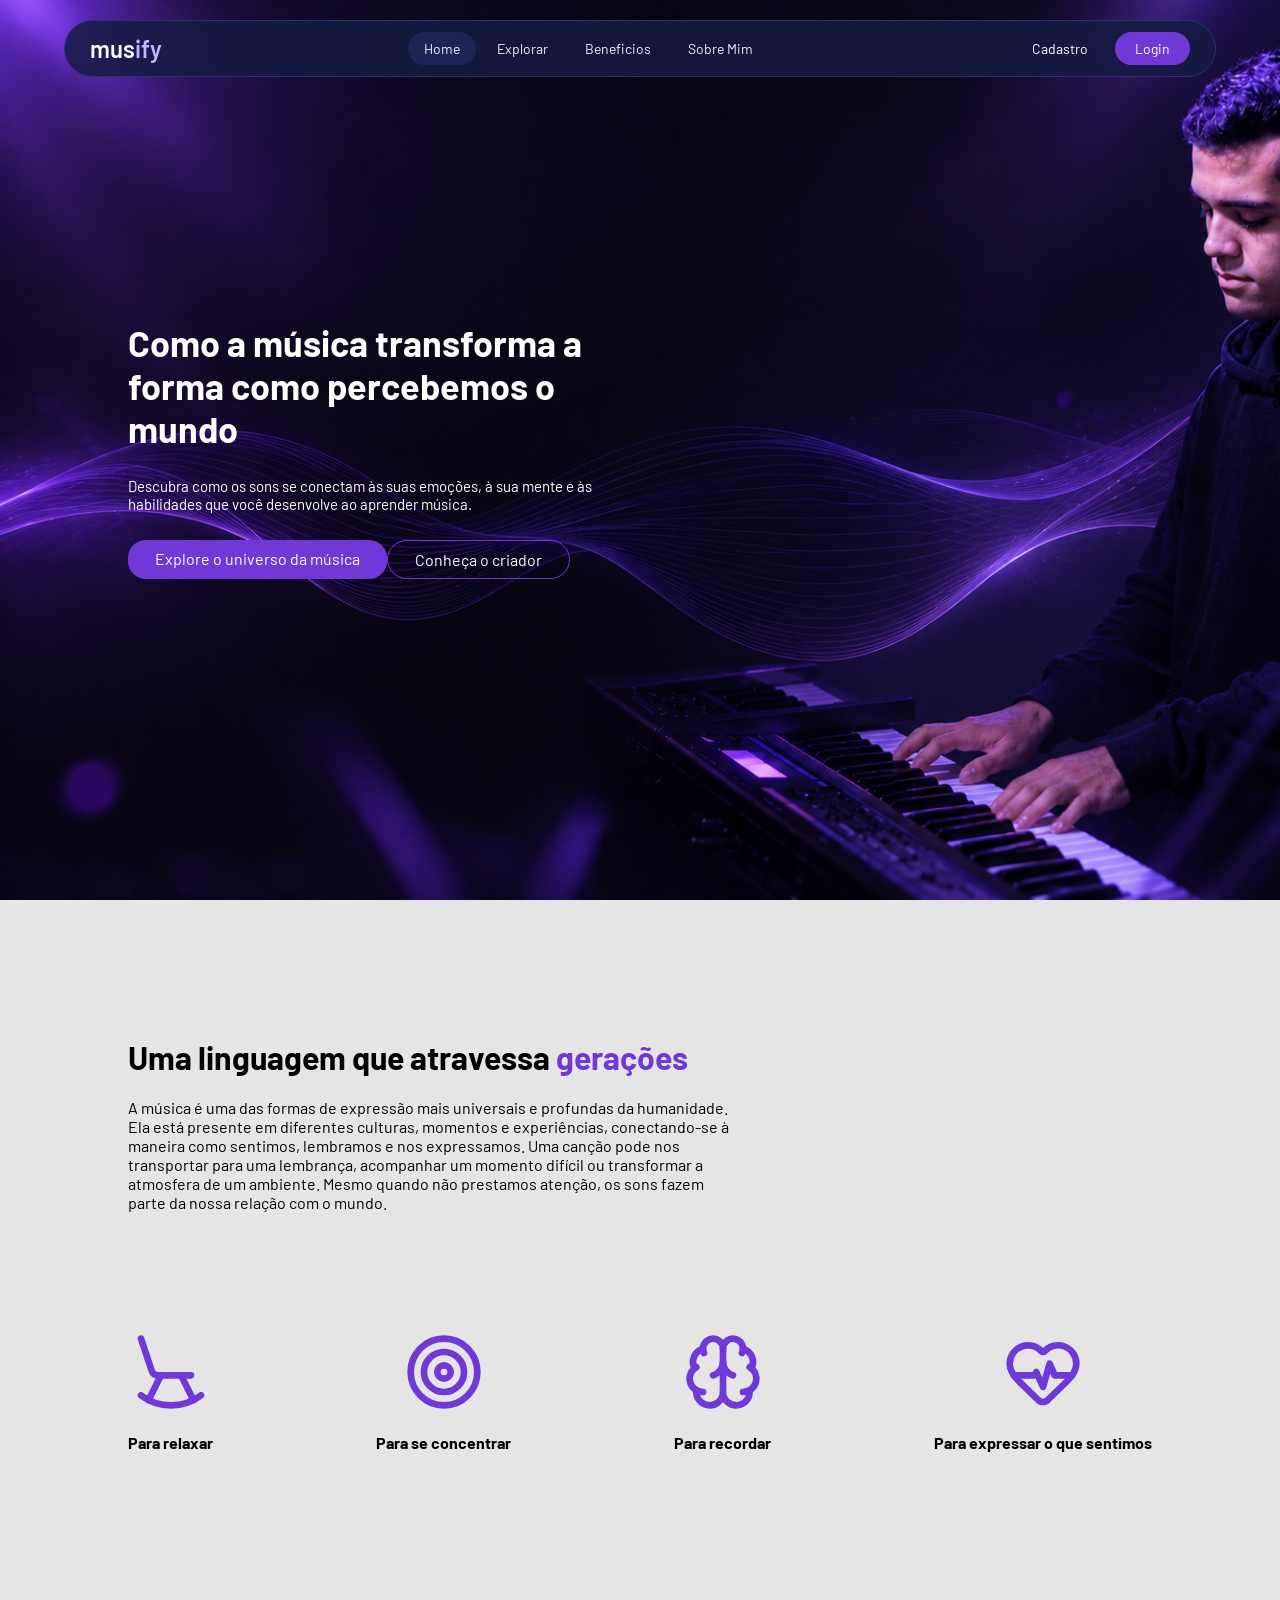
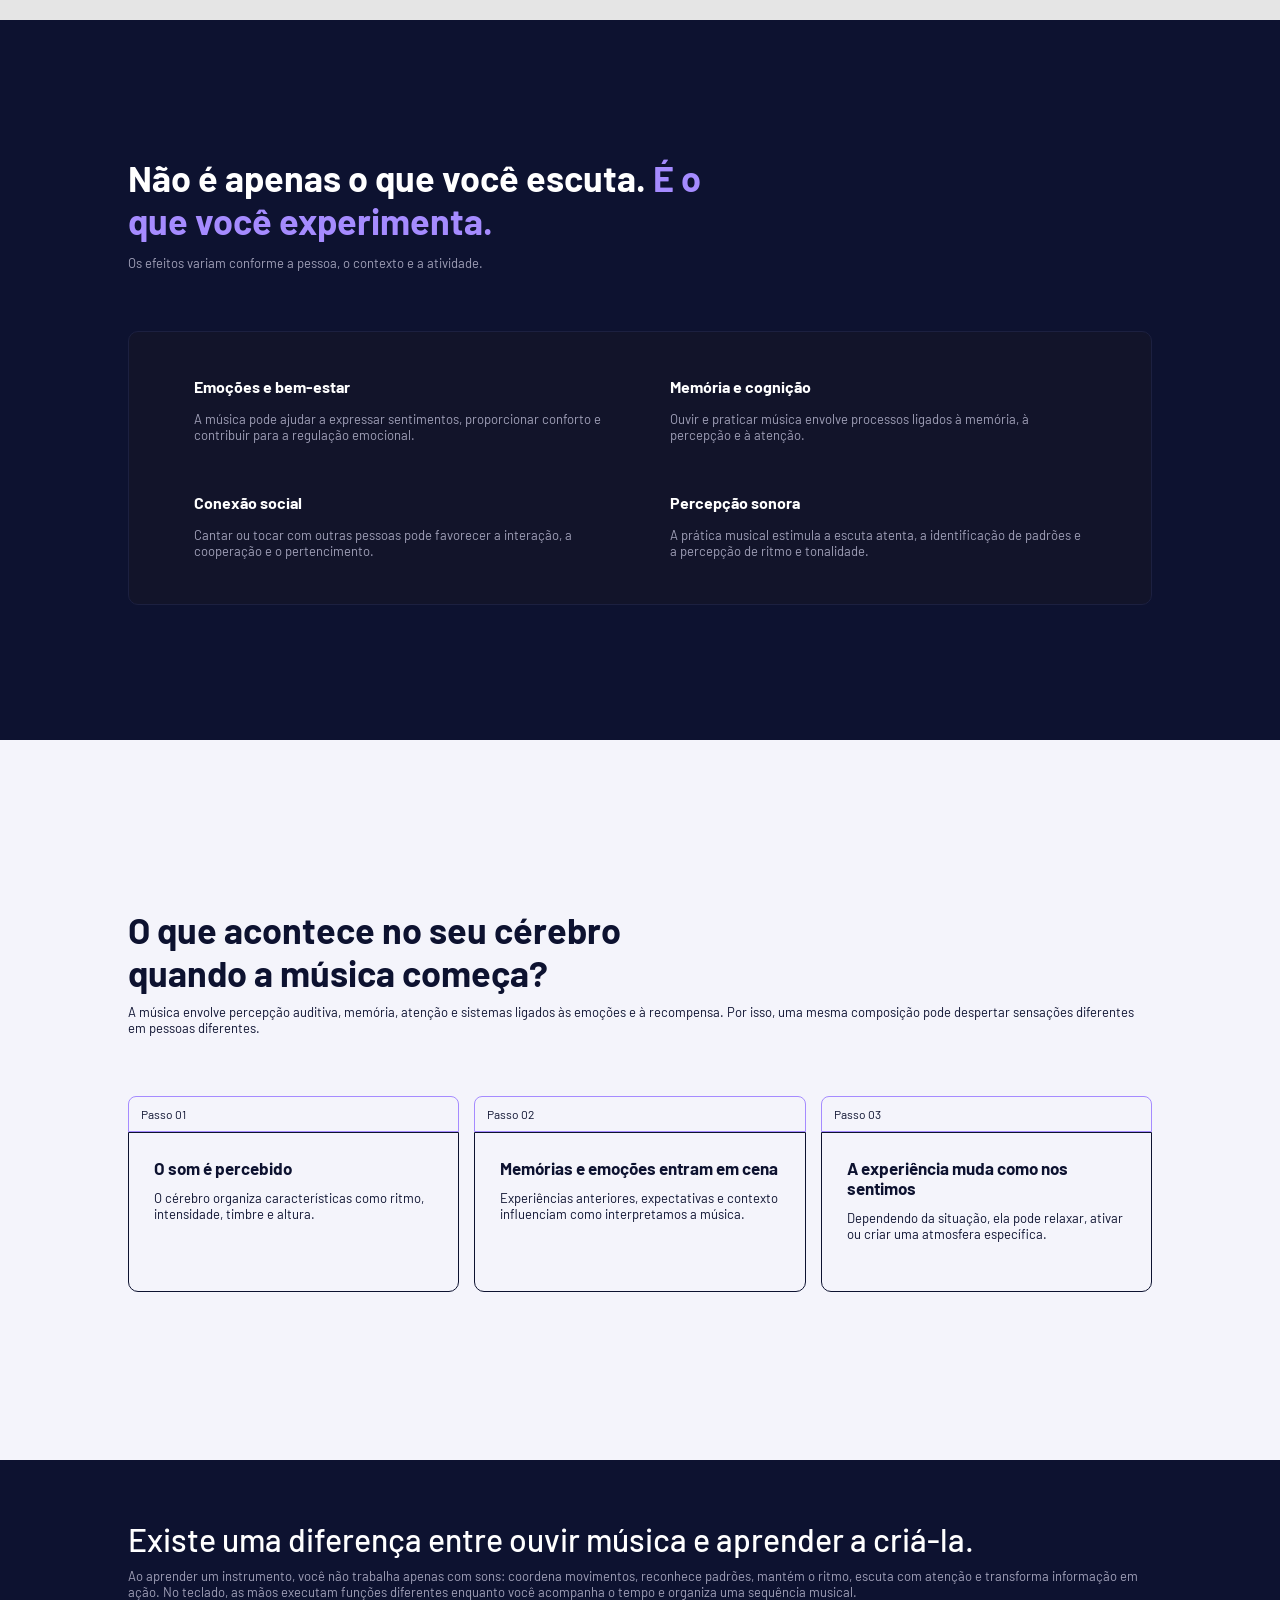
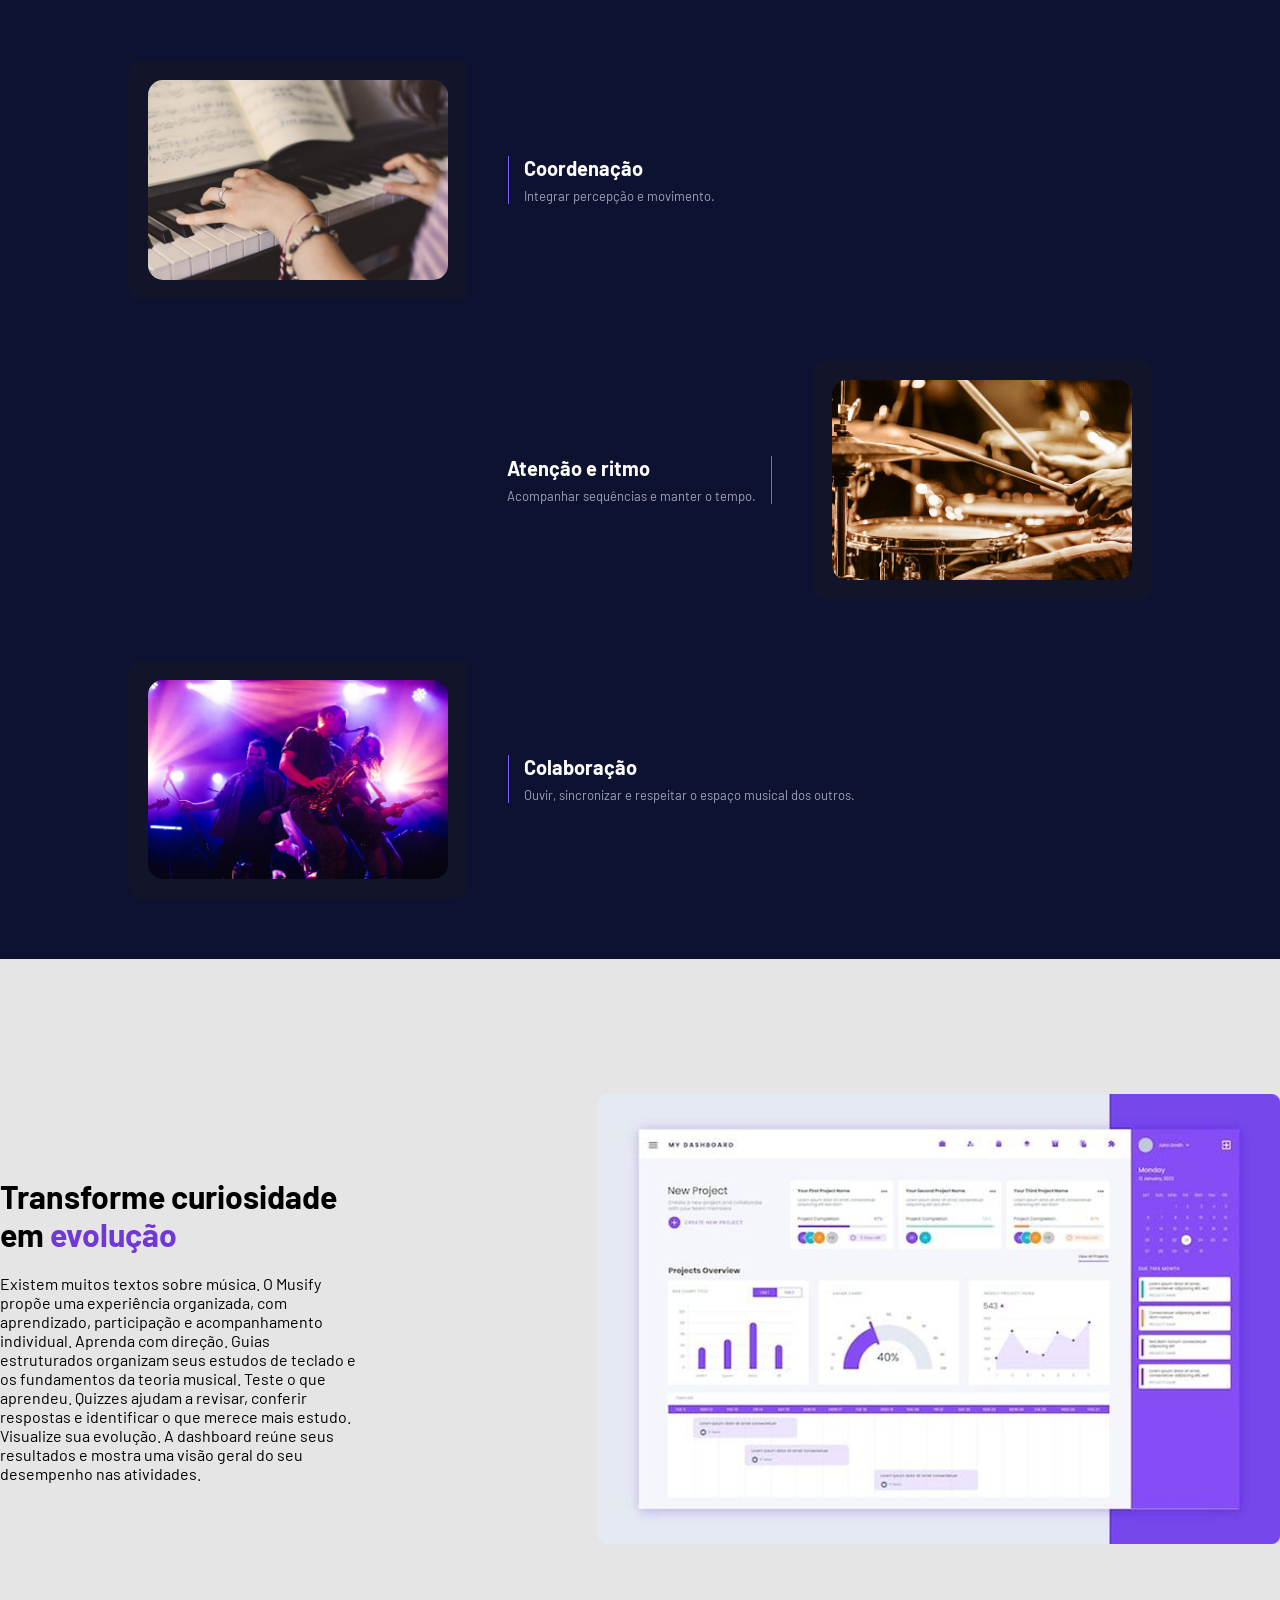
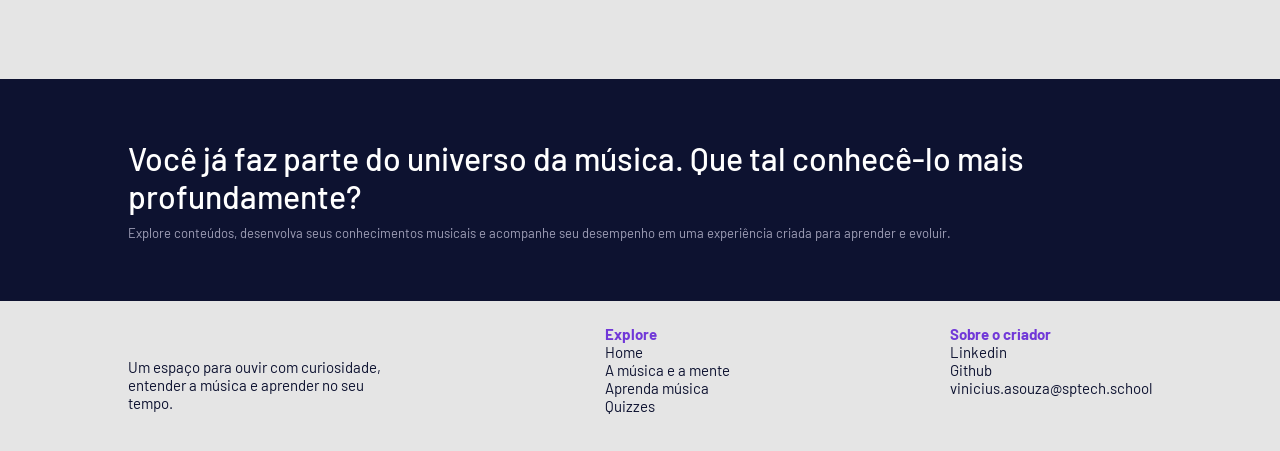
==== commit ba9646b5: "fix: corrige estilização das telas de login e cadastro" ====
--- a/public/index.html
+++ b/public/index.html
@@ -19,24 +19,24 @@
 
   <!-- Header inicio -->
   <div class="padding-header">
-  <div class="header">
-
-    <h1 class="titulo">mus<span>ify</span></h1>
-
-    <ul class="navbar">
-      <li class="agora"><a href="#">Home</a></li>
-      <li><a href="simulador.html">Explorar</a></li>
-      <li><a href="login.html">Beneficios</a></li>
-      <li><a href="cadastro.html">Sobre Mim</a></li>
-    </ul>
-
-    <div class="btnheader">
-      <a href="cadastro.html" id="btnCadastro">Cadastro</a>
-      <a href="login.html" class="btnRoxo" id="btnLogin">Login</a>
-    </div>
-
-  </div>
-</div>
+    <div class="header">
+
+      <h1 class="titulo">mus<span>ify</span></h1>
+
+      <ul class="navbar">
+        <li class="agora"><a href="#">Home</a></li>
+        <li><a href="simulador.html">Explorar</a></li>
+        <li><a href="login.html">Beneficios</a></li>
+        <li><a href="cadastro.html">Sobre Mim</a></li>
+      </ul>
+
+      <div class="btnheader">
+        <a href="cadastro.html" id="btnCadastro">Cadastro</a>
+        <a href="login.html" class="btnRoxo" id="btnLogin">Login</a>
+      </div>
+
+    </div>
+  </div>
   <!-- Header fim -->
 
 
@@ -216,53 +216,35 @@
   </div>
 
   <!-- chamada pra ação -->
-  
+
   <div class="social">
-    <div class="container">
-
-      <div class="texto">
-        <h1>Uma linguagem que atravessa <span class="textoRoxo">gerações</span></h1>
-        <span> A música é uma das formas de expressão mais universais e profundas da humanidade. Ela está presente em
-          diferentes culturas, momentos e experiências, conectando-se à maneira como sentimos, lembramos e nos
-          expressamos.
-          Uma canção pode nos transportar para uma lembrança, acompanhar um momento difícil ou transformar a atmosfera
-          de um ambiente. Mesmo quando não prestamos atenção, os sons fazem parte da nossa relação com o mundo.</span>
-      </div>
-
-      <div class="boxes">
-        <div class="box">
-          <img src="assets/icon/rocking-chair.svg">
-          <h4>Para relaxar</h4>
-        </div>
-        <div class="box">
-          <img src="assets/icon/target.svg">
-          <h4>Para se concentrar</h4>
-        </div>
-        <div class="box">
-          <img src="assets/icon/brain.svg">
-          <h4>Para recordar</h4>
-        </div>
-        <div class="box">
-          <img src="assets/icon/heart-pulse.svg">
-          <h4>Para expressar o que sentimos</h4>
-        </div>
-      </div>
-    </div>
+    <div class="divisaoTexto">
+      <div class="container">
+
+        <div class="texto">
+          <h1>Transforme curiosidade em <span class="textoRoxo">evolução</span></h1>
+          <span> Existem muitos textos sobre música. O Musify propõe uma experiência organizada, com aprendizado, participação e acompanhamento individual.
+Aprenda com direção. Guias estruturados organizam seus estudos de teclado e os fundamentos da teoria musical.
+Teste o que aprendeu. Quizzes ajudam a revisar, conferir respostas e identificar o que merece mais estudo.
+Visualize sua evolução. A dashboard reúne seus resultados e mostra uma visão geral do seu desempenho nas atividades.</span>
+        </div>
+      </div>
+
+      <img src="assets/img-teclado/dashboard.png" alt="">
+    </div>
+
+
   </div>
 
   <!-- Link para cadastro CTA -->
-  
+
   <div class="beneficiosMusica">
     <div class="container">
       <div>
-        <h1>Existe uma diferença entre ouvir música e aprender a criá-la.</h1>
-        <p>Ao aprender um instrumento, você não trabalha apenas com sons: coordena movimentos, reconhece padrões, mantém
-          o ritmo, escuta com atenção e transforma informação em ação. No teclado, as mãos executam funções diferentes
-          enquanto você acompanha o tempo e organiza uma sequência musical.</p>
-      </div>
-
-
-  </div>
+        <h1>Você já faz parte do universo da música. Que tal conhecê-lo mais profundamente?</h1>
+        <p>Explore conteúdos, desenvolva seus conhecimentos musicais e acompanhe seu desempenho em uma experiência criada para aprender e evoluir.</p>
+      </div>
+    </div>
   </div>
 
 
--- a/public/css/style.css
+++ b/public/css/style.css
@@ -277,19 +277,6 @@
   font-size: 16px;
 }
 
-/* bolinha do ícone */
-.icone {
-  display: flex;
-  align-items: center;
-  justify-content: center;
-  width: 42px;
-  height: 42px;
-  border: 1px solid #5b2fc4;
-  border-radius: 50%;
-  background-color: #0D1230;
-  color: #a58bff;
-}
-
 .topico p {
   margin: 0;
   font-size: 13px;
@@ -425,7 +412,20 @@
   font-size: 20px;
 }
 
-
+/* parte de cta */
+
+.divisaoTexto{
+  display: flex;
+  flex-direction: row;
+  justify-content: center;
+  align-items: center;
+  align-self: center;
+  
+}
+.divisaoTexto img{
+  justify-content: center;
+  height: 50vh;
+}
 
 /* FOOTER */
 
@@ -543,8 +543,12 @@
 }
 
 .login .card-cadastro {
-  margin-left: -50px;
-  border-radius: 50px 10px 10px 50px;
+  width: 100%;
+  max-width: 650px;
+  background-color: #161c42;
+  border: 1px solid #2b3270;
+  border-radius: 25px;
+  color: #fff;
 }
 
 /* caixinha transparente */
@@ -774,4 +778,68 @@
   50%  {transform: rotate(25deg)}
   75%  {transform: rotate(-25deg)}
   100% {transform: rotate(25deg)}
+}
+
+
+/* CAMPOS DO CADASTRO */
+
+.card-cadastro .formulario span {
+  margin-bottom: 6px;
+  font-size: 14px;
+  color: #eef0ff;
+}
+
+/* títulos: SEUS DADOS, ACESSO... */
+.card-cadastro .formulario .secao {
+  margin: 20px 0 8px 0;
+  font-size: 13px;
+  font-weight: 700;
+  letter-spacing: 2px;
+  text-transform: uppercase;
+  color: #c4b5ff;
+}
+
+.card-cadastro .formulario input,
+.card-cadastro select {
+  padding: 14px;
+  background-color: #0D1230;
+  border: 1px solid #2b3270;
+  border-radius: 12px;
+  color: #fff;
+  font-size: 14px;
+  color-scheme: dark;
+}
+
+/* botões redondos (gênero e instrumento) */
+.opcoes {
+  flex-direction: row;
+  flex-wrap: wrap;
+  gap: 10px;
+}
+
+.opcoes > span {
+  width: 100%;
+  margin-bottom: 0;
+}
+
+.opcao {
+  display: flex;
+  align-items: center;
+  gap: 8px;
+  padding: 10px 20px;
+  background-color: #1e2556;
+  border: 1px solid #2b3270;
+  border-radius: 50px;
+  font-size: 14px;
+  cursor: pointer;
+}
+
+.card-cadastro .opcao input {
+  margin: 0;
+  padding: 0;
+  accent-color: #8b6cff;
+}
+
+.opcao:has(input:checked) {
+  border-color: #c4b5ff;
 }
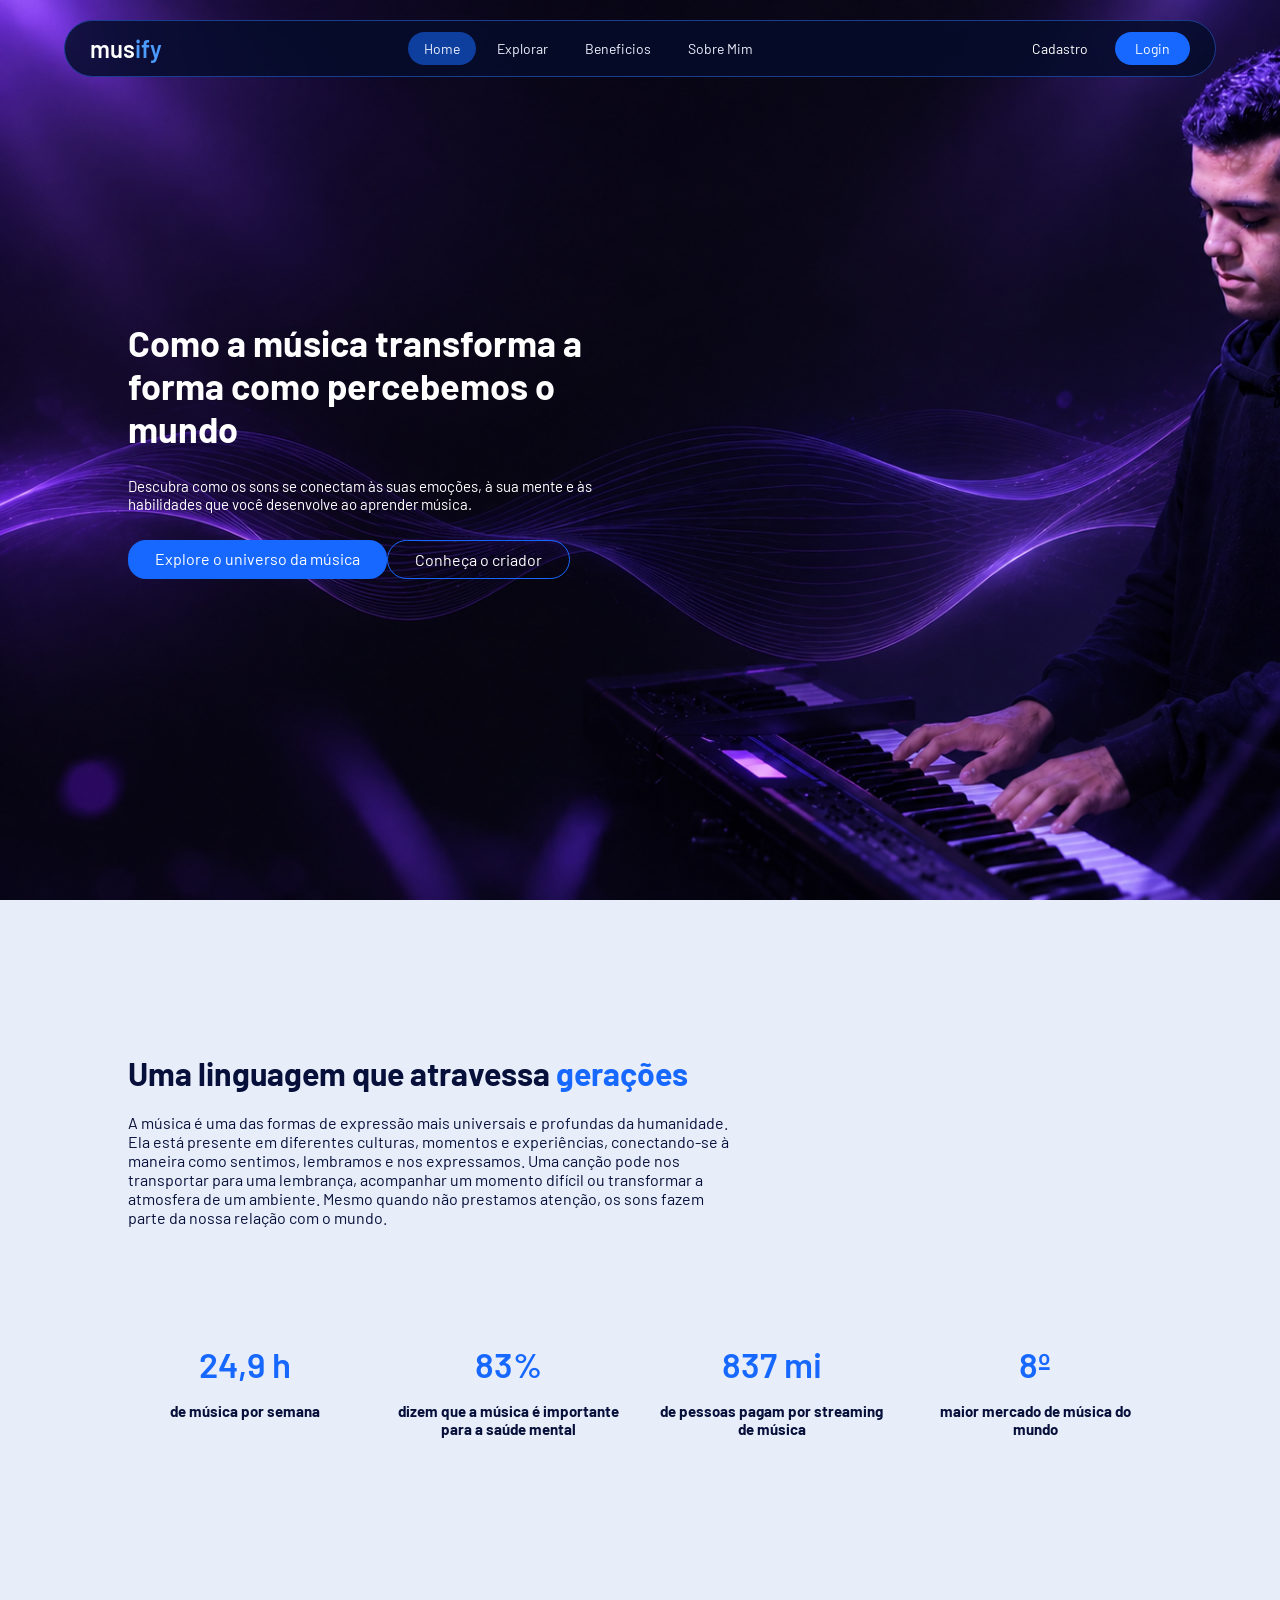
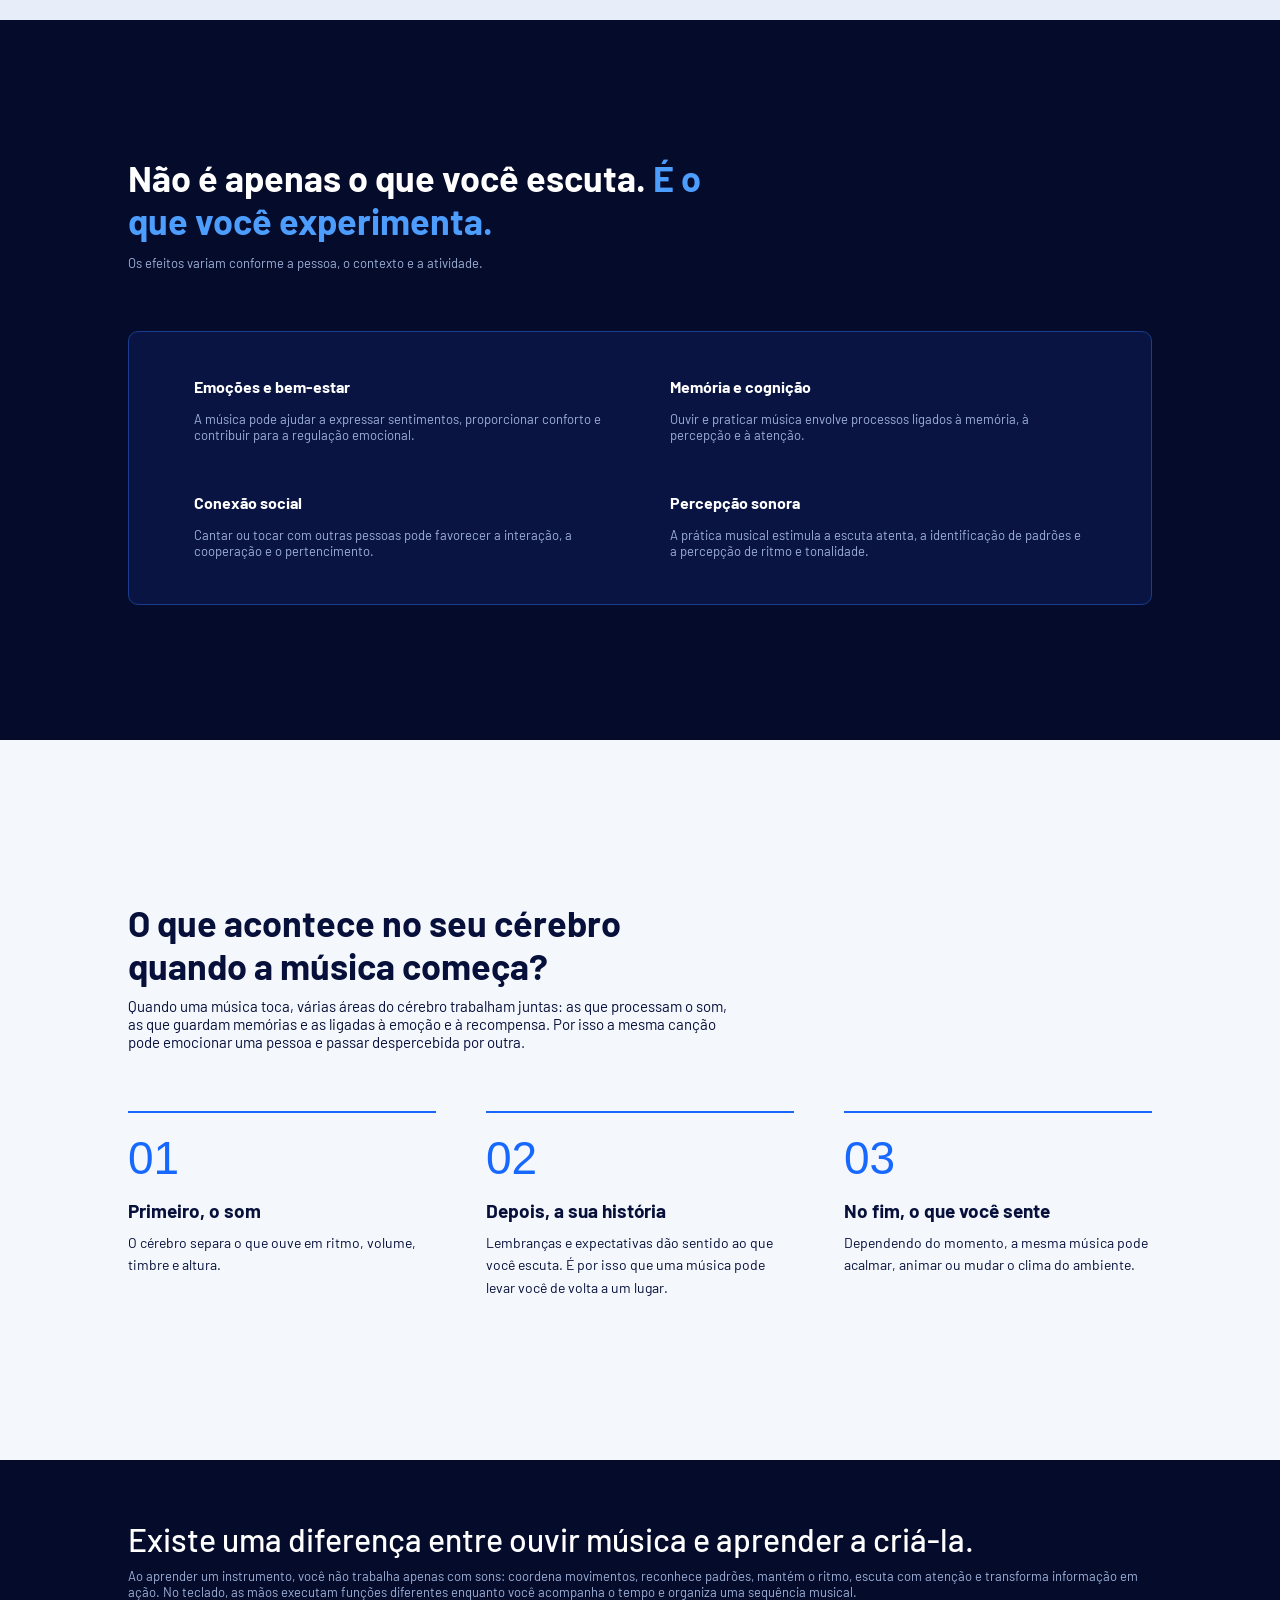
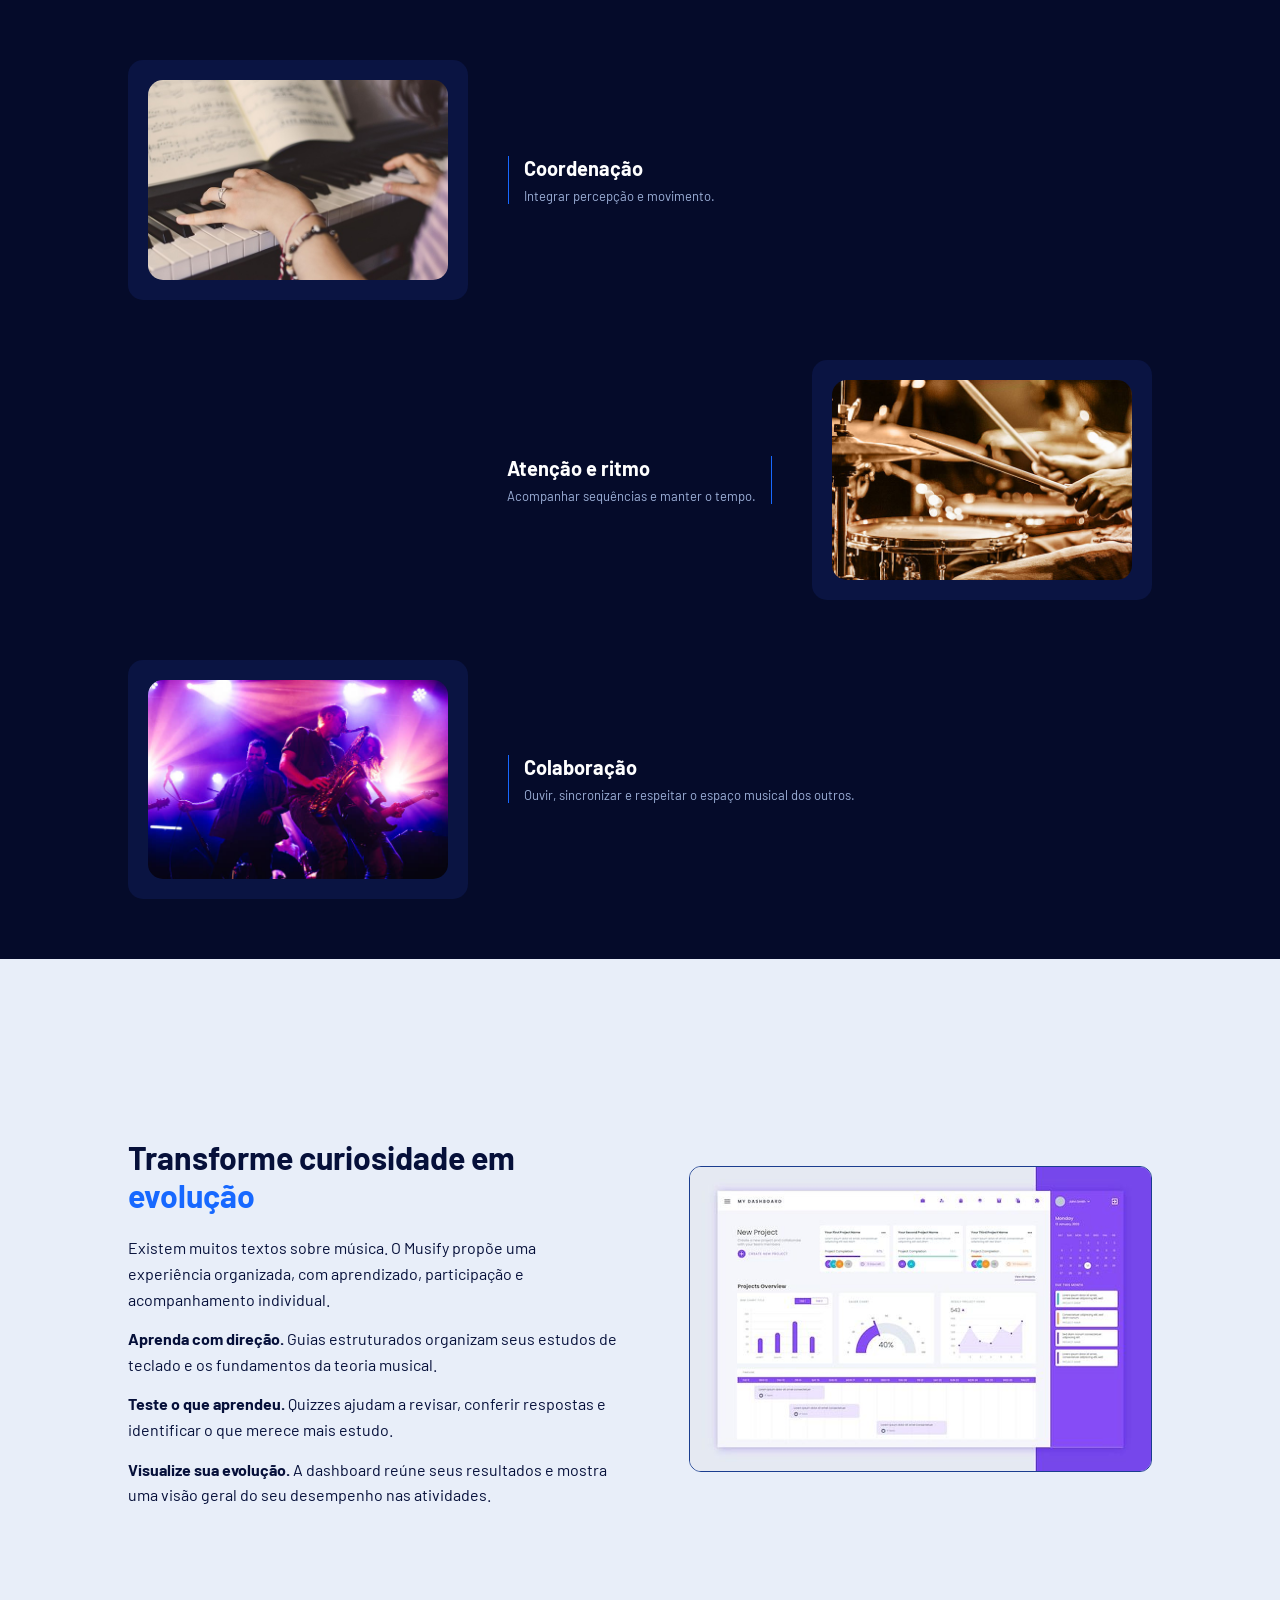
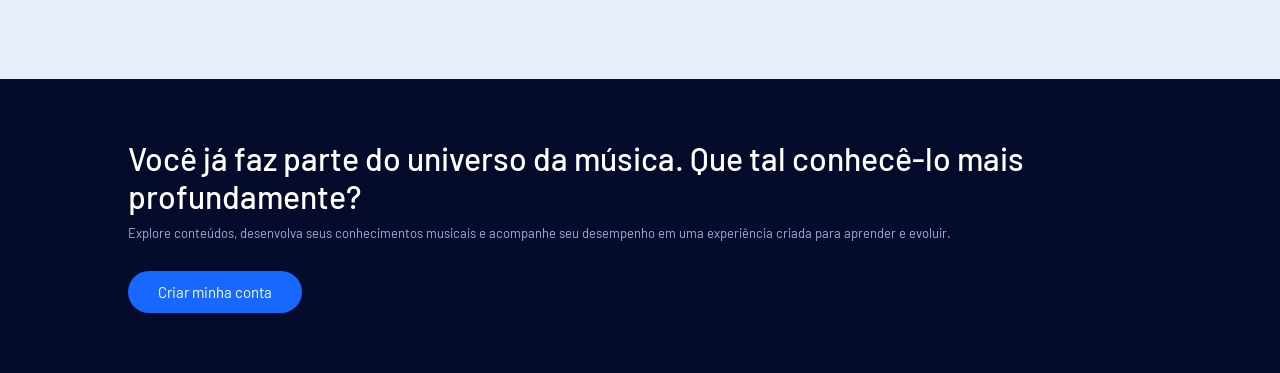
==== commit 5b1a85d5: "feat: cria arquivo do quiz. estiliza a dashboard" ====
--- a/public/index.html
+++ b/public/index.html
@@ -1,12 +1,12 @@
 <!DOCTYPE html>
-<html lang="en">
+<html lang="pt-br">
 
 <head>
   <meta charset="UTF-8">
   <meta http-equiv="X-UA-Compatible" content="IE=edge">
   <meta name="viewport" content="width=device-width, initial-scale=1.0">
 
-  <title>AquaTech | Página Inicial</title>
+  <title>Musify | Página Inicial</title>
 
   <script src="./js/sessao.js"></script>
 
@@ -32,14 +32,12 @@
 
       <div class="btnheader">
         <a href="cadastro.html" id="btnCadastro">Cadastro</a>
-        <a href="login.html" class="btnRoxo" id="btnLogin">Login</a>
+        <a href="login.html" class="btnAzul" id="btnLogin">Login</a>
       </div>
 
     </div>
   </div>
   <!-- Header fim -->
-
-
 
   <div class="banner">
     <div class="container">
@@ -48,7 +46,7 @@
         música.</p>
 
       <div class="btnBanner">
-        <div class="btnRoxo">
+        <div class="btnAzul">
           <a href="">Explore o universo da música</a>
         </div>
 
@@ -63,7 +61,7 @@
     <div class="container">
 
       <div class="texto">
-        <h1>Uma linguagem que atravessa <span class="textoRoxo">gerações</span></h1>
+        <h1>Uma linguagem que atravessa <span class="textoAzul">gerações</span></h1>
         <span> A música é uma das formas de expressão mais universais e profundas da humanidade. Ela está presente em
           diferentes culturas, momentos e experiências, conectando-se à maneira como sentimos, lembramos e nos
           expressamos.
@@ -73,20 +71,21 @@
 
       <div class="boxes">
         <div class="box">
-          <img src="assets/icon/rocking-chair.svg">
-          <h4>Para relaxar</h4>
-        </div>
-        <div class="box">
-          <img src="assets/icon/target.svg">
-          <h4>Para se concentrar</h4>
-        </div>
-        <div class="box">
-          <img src="assets/icon/brain.svg">
-          <h4>Para recordar</h4>
-        </div>
-        <div class="box">
-          <img src="assets/icon/heart-pulse.svg">
-          <h4>Para expressar o que sentimos</h4>
+          <b>24,9 h</b>
+          <h4>de música por semana</h4>
+        </div>
+        <div class="box">
+          <b>83%</b>
+          <h4>dizem que a música é importante para a saúde mental</h4>
+        </div>
+        <div class="box">
+          <b>837 mi</b>
+          <h4>de pessoas pagam por streaming de música</h4>
+        </div>
+        <div class="box">
+          <b>8º</b>
+          <h4>maior mercado de música do mundo</h4>
+  
         </div>
       </div>
     </div>
@@ -95,7 +94,7 @@
   <div class="impactoMusica">
     <div class="container">
       <div>
-        <h1>Não é apenas o que você escuta. <span class="textoRoxo">É o que você experimenta.</span></h1>
+        <h1>Não é apenas o que você escuta. <span class="textoAzul">É o que você experimenta.</span></h1>
         <span> Os efeitos variam conforme a pessoa, o contexto e a atividade.</span>
       </div>
 
@@ -131,44 +130,36 @@
           </p>
         </div>
       </div>
-
-
-    </div>
-  </div>
-  </div>
-
+    </div>
+  </div>
 
   <div class="explicacaoMusica">
     <div class="container">
       <div>
         <h1>O que acontece no seu cérebro quando a música começa?</h1>
-        <p>A música envolve percepção auditiva, memória, atenção e sistemas ligados às emoções e à recompensa. Por isso,
-          uma mesma composição pode despertar sensações diferentes em pessoas diferentes.</p>
+        <p>Quando uma música toca, várias áreas do cérebro trabalham juntas: as que processam o som, as que guardam
+          memórias e as ligadas à emoção e à recompensa. Por isso a mesma canção pode emocionar uma pessoa e passar
+          despercebida por outra.</p>
       </div>
 
       <div class="passos">
         <div class="passo">
-          <span>Passo 01</span>
-          <div class="passoCard">
-            <h4>O som é percebido</h4>
-            <p>O cérebro organiza características como ritmo, intensidade, timbre e altura.</p>
-          </div>
+          <span>01</span>
+          <h4>Primeiro, o som</h4>
+          <p>O cérebro separa o que ouve em ritmo, volume, timbre e altura.</p>
         </div>
 
         <div class="passo">
-          <span>Passo 02</span>
-          <div class="passoCard">
-            <h4>Memórias e emoções entram em cena</h4>
-            <p>Experiências anteriores, expectativas e contexto influenciam como interpretamos a música.</p>
-          </div>
+          <span>02</span>
+          <h4>Depois, a sua história</h4>
+          <p>Lembranças e expectativas dão sentido ao que você escuta. É por isso que uma música pode levar você de
+            volta a um lugar.</p>
         </div>
 
         <div class="passo">
-          <span>Passo 03</span>
-          <div class="passoCard">
-            <h4>A experiência muda como nos sentimos</h4>
-            <p>Dependendo da situação, ela pode relaxar, ativar ou criar uma atmosfera específica.</p>
-          </div>
+          <span>03</span>
+          <h4>No fim, o que você sente</h4>
+          <p>Dependendo do momento, a mesma música pode acalmar, animar ou mudar o clima do ambiente.</p>
         </div>
       </div>
     </div>
@@ -215,25 +206,27 @@
     </div>
   </div>
 
-  <!-- chamada pra ação -->
+  <!-- Transforme curiosidade em evolução -->
 
   <div class="social">
     <div class="divisaoTexto">
       <div class="container">
 
         <div class="texto">
-          <h1>Transforme curiosidade em <span class="textoRoxo">evolução</span></h1>
-          <span> Existem muitos textos sobre música. O Musify propõe uma experiência organizada, com aprendizado, participação e acompanhamento individual.
-Aprenda com direção. Guias estruturados organizam seus estudos de teclado e os fundamentos da teoria musical.
-Teste o que aprendeu. Quizzes ajudam a revisar, conferir respostas e identificar o que merece mais estudo.
-Visualize sua evolução. A dashboard reúne seus resultados e mostra uma visão geral do seu desempenho nas atividades.</span>
+          <h1>Transforme curiosidade em <span class="textoAzul">evolução</span></h1>
+          <p>Existem muitos textos sobre música. O Musify propõe uma experiência organizada, com aprendizado,
+            participação e acompanhamento individual.</p>
+          <p><b>Aprenda com direção.</b> Guias estruturados organizam seus estudos de teclado e os fundamentos da
+            teoria musical.</p>
+          <p><b>Teste o que aprendeu.</b> Quizzes ajudam a revisar, conferir respostas e identificar o que merece mais
+            estudo.</p>
+          <p><b>Visualize sua evolução.</b> A dashboard reúne seus resultados e mostra uma visão geral do seu
+            desempenho nas atividades.</p>
         </div>
       </div>
 
       <img src="assets/img-teclado/dashboard.png" alt="">
     </div>
-
-
   </div>
 
   <!-- Link para cadastro CTA -->
@@ -242,39 +235,12 @@
     <div class="container">
       <div>
         <h1>Você já faz parte do universo da música. Que tal conhecê-lo mais profundamente?</h1>
-        <p>Explore conteúdos, desenvolva seus conhecimentos musicais e acompanhe seu desempenho em uma experiência criada para aprender e evoluir.</p>
-      </div>
-    </div>
-  </div>
-
-
-  <!-- Footer Inicio -->
-  <div class="footer">
-    <div class="container">
-      <div class="logoFooter">
-        <img src="assets/icon/favicon2.ico" alt="">
-        <p>Um espaço para ouvir com curiosidade, entender a música e aprender no seu tempo.</p>
-
-      </div>
-
-      <div class="linksFooter">
-        <span class="tituloFooter">Explore</span>
-        <a href="">Home</a>
-        <a href="">A música e a mente</a>
-        <a href="">Aprenda música</a>
-        <a href="">Quizzes</a>
-
-      </div>
-      <div class="ctaFooter">
-        <span class="tituloFooter">Sobre o criador</span>
-        <a href="">Linkedin</a>
-        <a href="">Github</a>
-        <a href="">vinicius.asouza@sptech.school</a>
-
-      </div>
-    </div>
-  </div>
-  <!-- Footer fim -->
+        <p>Explore conteúdos, desenvolva seus conhecimentos musicais e acompanhe seu desempenho em uma experiência
+          criada para aprender e evoluir.</p>
+        <a class="btnAzul" href="cadastro.html">Criar minha conta</a>
+      </div>
+    </div>
+  </div>
 
 </body>
 
--- a/public/css/style.css
+++ b/public/css/style.css
@@ -1,14 +1,18 @@
 @import url('https://fonts.googleapis.com/css2?family=Barlow:ital,wght@0,100;0,200;0,300;0,400;0,500;0,600;0,700;0,800;0,900;1,100;1,200;1,300;1,400;1,500;1,600;1,700;1,800;1,900&display=swap');
 
-body {
-  margin: 0;
-  padding: 0;
-  font-family: 'Barlow', 'Segoe UI', 'Segoe UI', Tahoma, Geneva, Verdana, sans-serif;
-  background-color: black;
-  height: 100vh;
-}
-
 :root {
+  --azul: #1768ff;          /* botões e destaques sobre fundo claro */
+  --azul-claro: #4d9dff;    /* destaques sobre fundo escuro, logo */
+  --azul-escuro: #0f3f9e;   /* item ativo do menu, hover */
+  --fundo: #050b2a;         /* fundo escuro principal */
+  --fundo2: #0a1442;        /* cards sobre fundo escuro */
+  --fundo3: #10206a;        /* opções e campos em destaque */
+  --borda: #1a3d8f;
+  --claro: #e8eef9;         /* seções claras */
+  --claro2: #f4f7fc;
+  --texto-escuro: #06103a;
+  --texto-suave: #9db0d8;
+
   --tamanho-header: 80px;
   --tamanho-banner: calc(100vh - var(--tamanho-header) - var(--tamanho-footer) - 2px);
   --tamanho-simulador: calc(100vh - var(--tamanho-header) - var(--tamanho-footer) - 2px);
@@ -16,12 +20,19 @@
   --tamanho-footer: 65px;
 }
 
+body {
+  margin: 0;
+  padding: 0;
+  font-family: 'Barlow', 'Segoe UI', Tahoma, Geneva, Verdana, sans-serif;
+  background-color: var(--fundo);
+  height: 100vh;
+}
+
 .container {
   display: flex;
   width: 80%;
   margin: auto;
 }
-
 
 .padding-header {
   position: fixed;
@@ -40,8 +51,8 @@
   width: 90%;
   max-width: 1100px;
   padding: 10px 25px;
-  background-color: rgba(22, 28, 66, 0.85);
-  border: 1px solid #2b3270;
+  background-color: rgba(5, 12, 43, 0.85);
+  border: 1px solid var(--borda);
   border-radius: 50px;
 }
 
@@ -54,7 +65,7 @@
 }
 
 .titulo span {
-  color: #c4b5ff;
+  color: var(--azul-claro);
 }
 
 /* links do meio */
@@ -70,14 +81,14 @@
   display: block;
   padding: 8px 16px;
   border-radius: 50px;
-  color: #eef0ff;
+  color: #eef3ff;
   text-decoration: none;
   font-size: 14px;
 }
 
 .navbar a:hover,
 .agora a {
-  background-color: #1e2556;
+  background-color: var(--azul-escuro);
 }
 
 /* botões da direita */
@@ -100,15 +111,15 @@
 }
 
 #btnCadastro:hover {
-  border-color: #7138D8;
-}
-
-.header .btnRoxo {
+  border-color: var(--azul);
+}
+
+.header .btnAzul {
   padding: 8px 20px;
 }
 
-.header .btnRoxo:hover {
-  filter: brightness(1.2);  /* Aplica brilho */
+.header .btnAzul:hover {
+  filter: brightness(1.2);
 }
 
 /* BANNER */
@@ -118,10 +129,8 @@
   color: white;
   background-image: url('../assets/img-teclado/background-main.png');
   background-size: cover;
-  height: 100vh; /* ocupa 100% da tela */
-  
-}
-
+  height: 100vh;
+}
 
 .banner .container {
   display: flex;
@@ -138,8 +147,8 @@
   padding: 0;
   font-size: 36px;
 }
+
 .banner .container p {
-
   width: 50%;
   margin: 0;
   padding: 0;
@@ -149,38 +158,36 @@
 .banner .container span {
   font-weight: 800;
 }
-.btnBanner{
-  display: flex;
-}
-
-.btnBanner a{
+
+.btnBanner {
+  display: flex;
+}
+
+.btnBanner a {
   text-decoration: none;
   color: #fff;
-  
 }
 
 /* Estilização padrão dos botões */
-.btnRoxo{
-  background-color: #7138D8;
+.btnAzul {
+  background-color: var(--azul);
   padding: 1vh 3vh 1vh 3vh;
   border-radius: 2vh;
 }
 
-.btnTransparente{
-  border: solid 1px #7138D8;
+.btnTransparente {
+  border: solid 1px var(--azul);
   padding: 1vh 3vh 1vh 3vh;
-
   border-radius: 3vh;
-
-}
-
-
-/* MISSÃO VISÃO VALORES */
+}
+
+/* A MÚSICA NA NOSSA VIDA + CHAMADA DO DASHBOARD */
 
 .social {
-  background-color: #e5e5e5;
-  display: flex;
-  height: 80vh;
+  background-color: var(--claro);
+  color: var(--texto-escuro);
+  display: flex;
+  min-height: 80vh;
 }
 
 .social .container {
@@ -189,38 +196,50 @@
   justify-content: center;
   gap: 10vh;
 }
-.texto{
+
+.texto {
   width: 60%;
 }
-.textoRoxo{
-  color: #7138D8;
-}
-
-.box img {
-  width: 80px;
+
+.textoAzul {
+  color: var(--azul);
 }
 
 .social .container .boxes {
   display: flex;
-  justify-content: space-between;
+  gap: 30px;
   width: 100%;
   padding: 30px 0;
 }
 
-.social p {
+/* números em destaque */
+.box {
+  flex: 1;
+  display: flex;
+  flex-direction: column;
+}
+
+.box b {
+  font-size: 35px;
+  font-weight: 600;
+  line-height: 1;
+  color: var(--azul);
   text-align: center;
 }
 
-.box {
-  display: flex;
-  flex-direction: column;
-  align-items: center;
-}
+.box h4 {
+  
+  font-size: 15px;
+  text-align: center;
+
+}
+
+
 
 /* IMPACTO DA MÚSICA */
 
 .impactoMusica {
-  background-color: #0D1230;
+  background-color: var(--fundo);
   color: #fff;
   min-height: 80vh;
   display: flex;
@@ -239,14 +258,14 @@
   font-size: 36px;
 }
 
-.impactoMusica h1 .textoRoxo {
-  color: #a58bff;
+.impactoMusica h1 .textoAzul {
+  color: var(--azul-claro);
   font-size: inherit;
 }
 
 .impactoMusica span {
   font-size: 13px;
-  color: #a0a0b8;
+  color: var(--texto-suave);
 }
 
 /* card com os 4 tópicos */
@@ -254,16 +273,14 @@
   display: grid;
   grid-template-columns: 1fr 1fr;
   padding: 20px 35px;
-  background-color: #12142a;
-  border: 1px solid #1c2040;
+  background-color: var(--fundo2);
+  border: 1px solid var(--borda);
   border-radius: 10px;
 }
 
 .topico {
   padding: 25px 30px;
 }
-
-
 
 .topicoTitulo {
   display: flex;
@@ -280,14 +297,14 @@
 .topico p {
   margin: 0;
   font-size: 13px;
-  color: #a0a0b8;
+  color: var(--texto-suave);
 }
 
 /* EXPLICAÇÃO DA MÚSICA */
 
 .explicacaoMusica {
-  background-color: #f4f4fb;
-  color: #0D1230;
+  background-color: var(--claro2);
+  color: var(--texto-escuro);
   min-height: 80vh;
   display: flex;
 }
@@ -305,49 +322,48 @@
   font-size: 36px;
 }
 
-.explicacaoMusica p {
-  margin: 0;
-  font-size: 13px;
-}
-
-/* os 3 passos lado a lado */
+.explicacaoMusica .container > div > p {
+  margin: 0;
+  width: 60%;
+  font-size: 15px;
+}
+
+/* os 3 momentos, sem caixas: só número, linha e texto */
 .passos {
   display: flex;
-  gap: 15px;
+  gap: 50px;
 }
 
 .passo {
   flex: 1;
-}
-
-/* etiqueta Passo 01 */
+  padding-top: 22px;
+  border-top: 2px solid var(--azul);
+}
+
 .passo span {
   display: block;
-  padding: 10px 12px;
-  font-size: 12px;
-  border: 1px solid #a58bff;
-  border-radius: 8px 8px 0 0;
-}
-
-/* card do passo */
-.passoCard {
-  min-height: 160px;
-  padding: 25px;
-  box-sizing: border-box;
-  border: 1px solid #0D1230;
-  border-radius: 0 0 10px 10px;
-
-}
-
-.passoCard h4 {
-  margin: 0 0 12px 0;
-  font-size: 17px;
+  margin-bottom: 18px;
+  font-size: 46px;
+  font-weight: 300;
+  line-height: 1;
+  color: var(--azul);
+}
+
+.passo h4 {
+  margin: 0 0 10px 0;
+  font-size: 19px;
+}
+
+.passo p {
+  margin: 0;
+  font-size: 14px;
+  line-height: 1.6;
 }
 
 /* BENEFÍCIOS DA MÚSICA */
 
 .beneficiosMusica {
-  background-color: #0D1230;
+  background-color: var(--fundo);
   color: #fff;
   display: flex;
 }
@@ -367,7 +383,21 @@
 .beneficiosMusica p {
   margin: 0;
   font-size: 13px;
-  color: #a0a0b8;
+  color: var(--texto-suave);
+}
+
+.beneficiosMusica .btnAzul {
+  display: inline-block;
+  margin-top: 30px;
+  padding: 12px 30px;
+  border-radius: 50px;
+  color: #fff;
+  font-size: 15px;
+  text-decoration: none;
+}
+
+.beneficiosMusica .btnAzul:hover {
+  filter: brightness(1.2);
 }
 
 /* cada linha: imagem + texto */
@@ -385,7 +415,7 @@
 /* fundo sólido atrás da imagem */
 .beneficioImg {
   padding: 20px;
-  background-color: #12142a;
+  background-color: var(--fundo2);
   border-radius: 15px;
 }
 
@@ -395,16 +425,17 @@
   border-radius: 15px;
 }
 
-/* texto com a linha verde ao lado */
+/* texto com a linha azul ao lado */
 .beneficioTexto {
   padding-left: 15px;
-  border-left: 1px solid #7B5CFA;
-}
-#linhaDireita{
-  padding-left:0;
+  border-left: 1px solid var(--azul);
+}
+
+#linhaDireita {
+  padding-left: 0;
   border-left: none;
-    padding-right: 15px;
-  border-right: 1px solid #7B5CFA;
+  padding-right: 15px;
+  border-right: 1px solid var(--azul);
 }
 
 .beneficioTexto h4 {
@@ -412,25 +443,43 @@
   font-size: 20px;
 }
 
-/* parte de cta */
-
-.divisaoTexto{
+/* TRANSFORME CURIOSIDADE EM EVOLUÇÃO */
+
+.divisaoTexto {
   display: flex;
   flex-direction: row;
-  justify-content: center;
   align-items: center;
-  align-self: center;
-  
-}
-.divisaoTexto img{
-  justify-content: center;
-  height: 50vh;
+  width: 80%;
+  margin: auto;
+  padding: 60px 0;
+  gap: 70px;
+}
+
+.divisaoTexto .container {
+  width: 50%;
+  margin: 0;
+}
+
+.divisaoTexto .texto {
+  width: 100%;
+}
+
+.divisaoTexto p {
+  margin: 0 0 14px 0;
+  line-height: 1.6;
+}
+
+.divisaoTexto img {
+  width: 45%;
+  height: auto;
+  border-radius: 12px;
+  border: 1px solid var(--borda);
 }
 
 /* FOOTER */
 
 .footer {
-  background-color: #e5e5e5;
+  background-color: var(--claro);
   height: 150px;
   color: #fff;
   display: flex;
@@ -442,32 +491,26 @@
   justify-content: space-between;
   text-align: left;
 }
-.logoFooter{
+
+.logoFooter {
   width: 25%;
-  color: #0D1230;
-}
-
-.linksFooter{
-  display: flex;
-  flex-direction: column;
-}
-
-.linksFooter a{
+  color: var(--texto-escuro);
+}
+
+.linksFooter,
+.ctaFooter {
+  display: flex;
+  flex-direction: column;
+}
+
+.linksFooter a,
+.ctaFooter a {
   text-decoration: none;
-  color: #0D1230;
-}
-
-.ctaFooter{
-  display: flex;
-  flex-direction: column;
-}
-
-.ctaFooter a{
-  text-decoration: none;
-  color: #0D1230;
-}
-.tituloFooter{
-  color: #7138D8;
+  color: var(--texto-escuro);
+}
+
+.tituloFooter {
+  color: var(--azul);
   font-weight: 700;
 }
 
@@ -478,7 +521,7 @@
 /* LOGIN */
 
 .login {
-  background-color: #0D1230;
+  background-color: var(--fundo);
   min-height: 130vh;
 }
 
@@ -501,7 +544,7 @@
   padding: 30px 0;
   box-sizing: border-box;
   background-color: #fff;
-  color: #0D1230;
+  color: var(--texto-escuro);
   border-radius: 10px;
 }
 
@@ -529,14 +572,12 @@
   background-position: center;
 }
 
-/* painel a direita - login */
 .painel-login {
   margin-left: -50px;
   padding-left: 50px;
   border-radius: 50px 10px 10px 50px;
 }
 
-/* painel a esquerda - cadastro */
 .cadastro-intro {
   padding-right: 50px;
   border-radius: 10px 0 0 10px;
@@ -545,8 +586,8 @@
 .login .card-cadastro {
   width: 100%;
   max-width: 650px;
-  background-color: #161c42;
-  border: 1px solid #2b3270;
+  background-color: var(--fundo2);
+  border: 1px solid var(--borda);
   border-radius: 25px;
   color: #fff;
 }
@@ -570,7 +611,7 @@
 
 .texto-login h3 span,
 .cadastro-texto h3 span {
-  color: #a58bff;
+  color: var(--azul-claro);
 }
 
 .texto-login p,
@@ -581,16 +622,18 @@
 
 /* formulário */
 .formulario {
+  display: flex;
+  flex-direction: column;
   width: 80%;
 }
 
 .formulario span {
   font-size: 12px;
-  color: #8a8aa3;
+  color: #8a9bc4;
 }
 
 .formulario input {
-  border: 1px solid #dcdce6;
+  border: 1px solid #d3dcf0;
   border-radius: 8px;
   padding: 12px;
   font-size: 13px;
@@ -601,9 +644,14 @@
 .formulario .botao {
   width: 100%;
   height: 42px;
-  background-color: #7B5CFA;
+  background-color: var(--azul);
   border-radius: 6px;
   font-size: 14px;
+}
+
+.formulario .tipo_campo {
+  font-size: 20px;
+  font-weight: 600 !important;
 }
 
 .link-login {
@@ -613,7 +661,7 @@
 }
 
 .link-login a {
-  color: #7B5CFA;
+  color: var(--azul-claro);
   font-weight: 600;
 }
 
@@ -622,8 +670,6 @@
   flex-direction: column;
   padding: 5px 0;
 }
-
-/*           */
 
 .botao {
   cursor: pointer;
@@ -633,67 +679,11 @@
   font-weight: 600;
   font-size: 18px;
   color: #fff;
-  background-color: #ED145B;
+  background-color: var(--azul);
   width: 120px;
   height: 30px;
   align-self: center;
   margin-top: 20px;
-}
-
-.loading-div {
-  width: 50px;
-  display: none;
-}
-
-.loading-div img {
-  height: 50px;
-  width: 50px;
-}
-
-#div_erros_login {
-  display: none
-}
-
-/* FORMULARIO */
-
-.alerta_erro{
-  display: flex;
-  justify-content: flex-end;
-}
-
-.card_erro {
-  display: none;
-  background-color: #fff;
-  color: black;
-  width: 230px;
-  position: fixed;
-  border-radius: 4px;
-  border: #ED145B 3px solid;
-  padding: 10px;
-  margin-right: 10%;
-}
-
-.card_erro #mensagem_erro{
-  font-weight: 500;
-  font-size: 20px;
-}
-
-.formulario .tipo_campo {
-  font-size: 20px;
-  font-weight: 600 !important;
-}
-
-.formulario {
-  display: flex;
-  flex-direction: column;
-}
-
-input {
-  margin-bottom: 10px;
-  border: 2px solid #32b9cd;
-  padding: 10px;
-  text-align: center;
-  border-radius: 10px;
 }
 
 .btn {
@@ -704,10 +694,18 @@
   font-size: 18px;
   padding: 10px 15px;
   color: white;
-  background-color: #ED145B;
+  background-color: var(--azul);
   width: 120px;
   align-self: center;
   margin-top: 5px;
+}
+
+input {
+  margin-bottom: 10px;
+  border: 2px solid var(--azul);
+  padding: 10px;
+  text-align: center;
+  border-radius: 10px;
 }
 
 .loading-div {
@@ -721,6 +719,35 @@
   width: 50px;
 }
 
+#div_erros_login {
+  display: none;
+}
+
+/* ALERTA DE ERRO DO FORMULÁRIO */
+
+.alerta_erro {
+  display: flex;
+  justify-content: flex-end;
+}
+
+.card_erro {
+  z-index: 100;
+  display: none;
+  background-color: #fff;
+  color: black;
+  width: 230px;
+  position: fixed;
+  border-radius: 4px;
+  border: var(--azul) 3px solid;
+  padding: 10px;
+  margin-right: 10%;
+}
+
+.card_erro #mensagem_erro {
+  font-weight: 500;
+  font-size: 20px;
+}
+
 /* SIMULADOR */
 
 .simulador {
@@ -729,7 +756,7 @@
 
 .simulador .container {
   flex-direction: column;
-  overflow: scroll; 
+  overflow: scroll;
   height: var(--tamanho-simulador);
 }
 
@@ -773,20 +800,19 @@
 }
 
 @keyframes bell {
-  0%   {transform: rotate(25deg)}
-  25%  {transform: rotate(-25deg)}
-  50%  {transform: rotate(25deg)}
-  75%  {transform: rotate(-25deg)}
-  100% {transform: rotate(25deg)}
-}
-
+  0%   { transform: rotate(25deg) }
+  25%  { transform: rotate(-25deg) }
+  50%  { transform: rotate(25deg) }
+  75%  { transform: rotate(-25deg) }
+  100% { transform: rotate(25deg) }
+}
 
 /* CAMPOS DO CADASTRO */
 
 .card-cadastro .formulario span {
   margin-bottom: 6px;
   font-size: 14px;
-  color: #eef0ff;
+  color: #eef3ff;
 }
 
 /* títulos: SEUS DADOS, ACESSO... */
@@ -796,14 +822,14 @@
   font-weight: 700;
   letter-spacing: 2px;
   text-transform: uppercase;
-  color: #c4b5ff;
+  color: var(--azul-claro);
 }
 
 .card-cadastro .formulario input,
 .card-cadastro select {
   padding: 14px;
-  background-color: #0D1230;
-  border: 1px solid #2b3270;
+  background-color: var(--fundo);
+  border: 1px solid var(--borda);
   border-radius: 12px;
   color: #fff;
   font-size: 14px;
@@ -827,8 +853,8 @@
   align-items: center;
   gap: 8px;
   padding: 10px 20px;
-  background-color: #1e2556;
-  border: 1px solid #2b3270;
+  background-color: var(--fundo3);
+  border: 1px solid var(--borda);
   border-radius: 50px;
   font-size: 14px;
   cursor: pointer;
@@ -837,9 +863,9 @@
 .card-cadastro .opcao input {
   margin: 0;
   padding: 0;
-  accent-color: #8b6cff;
+  accent-color: var(--azul-claro);
 }
 
 .opcao:has(input:checked) {
-  border-color: #c4b5ff;
-}+  border-color: var(--azul-claro);
+}
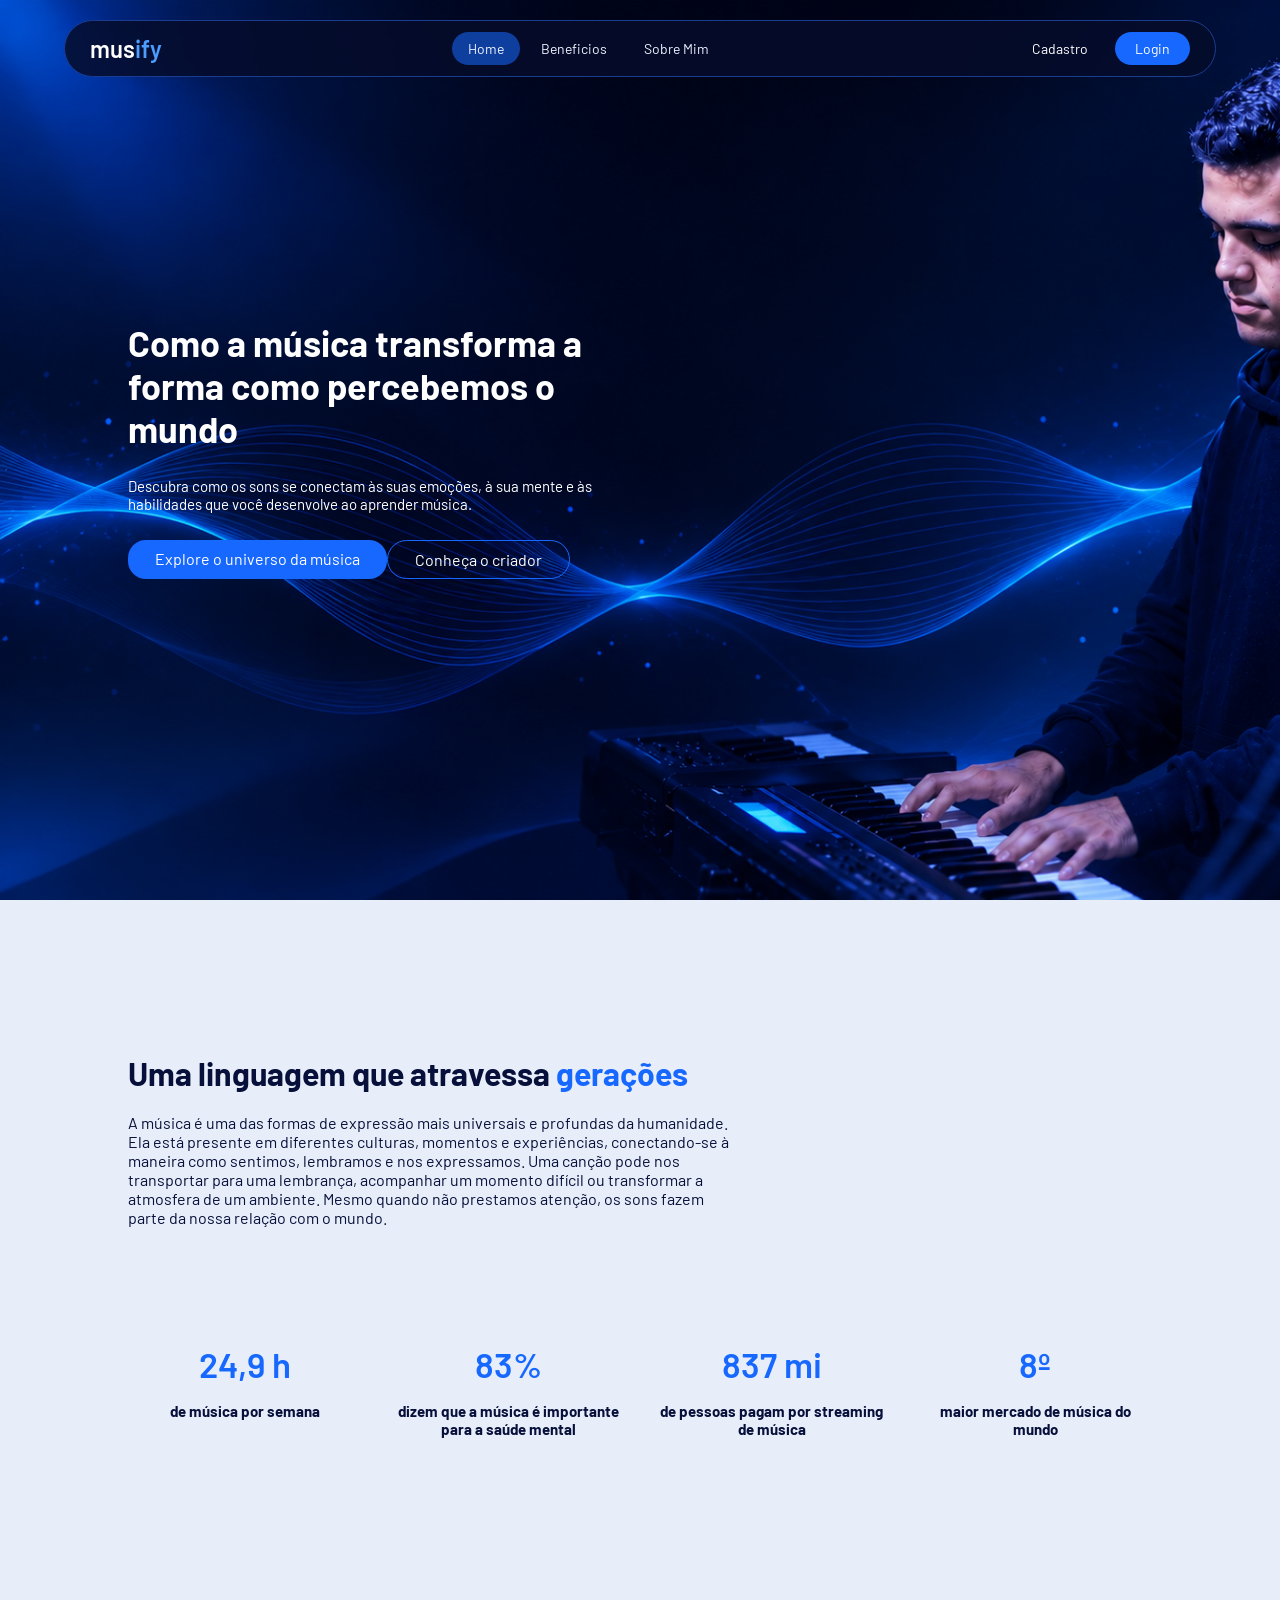
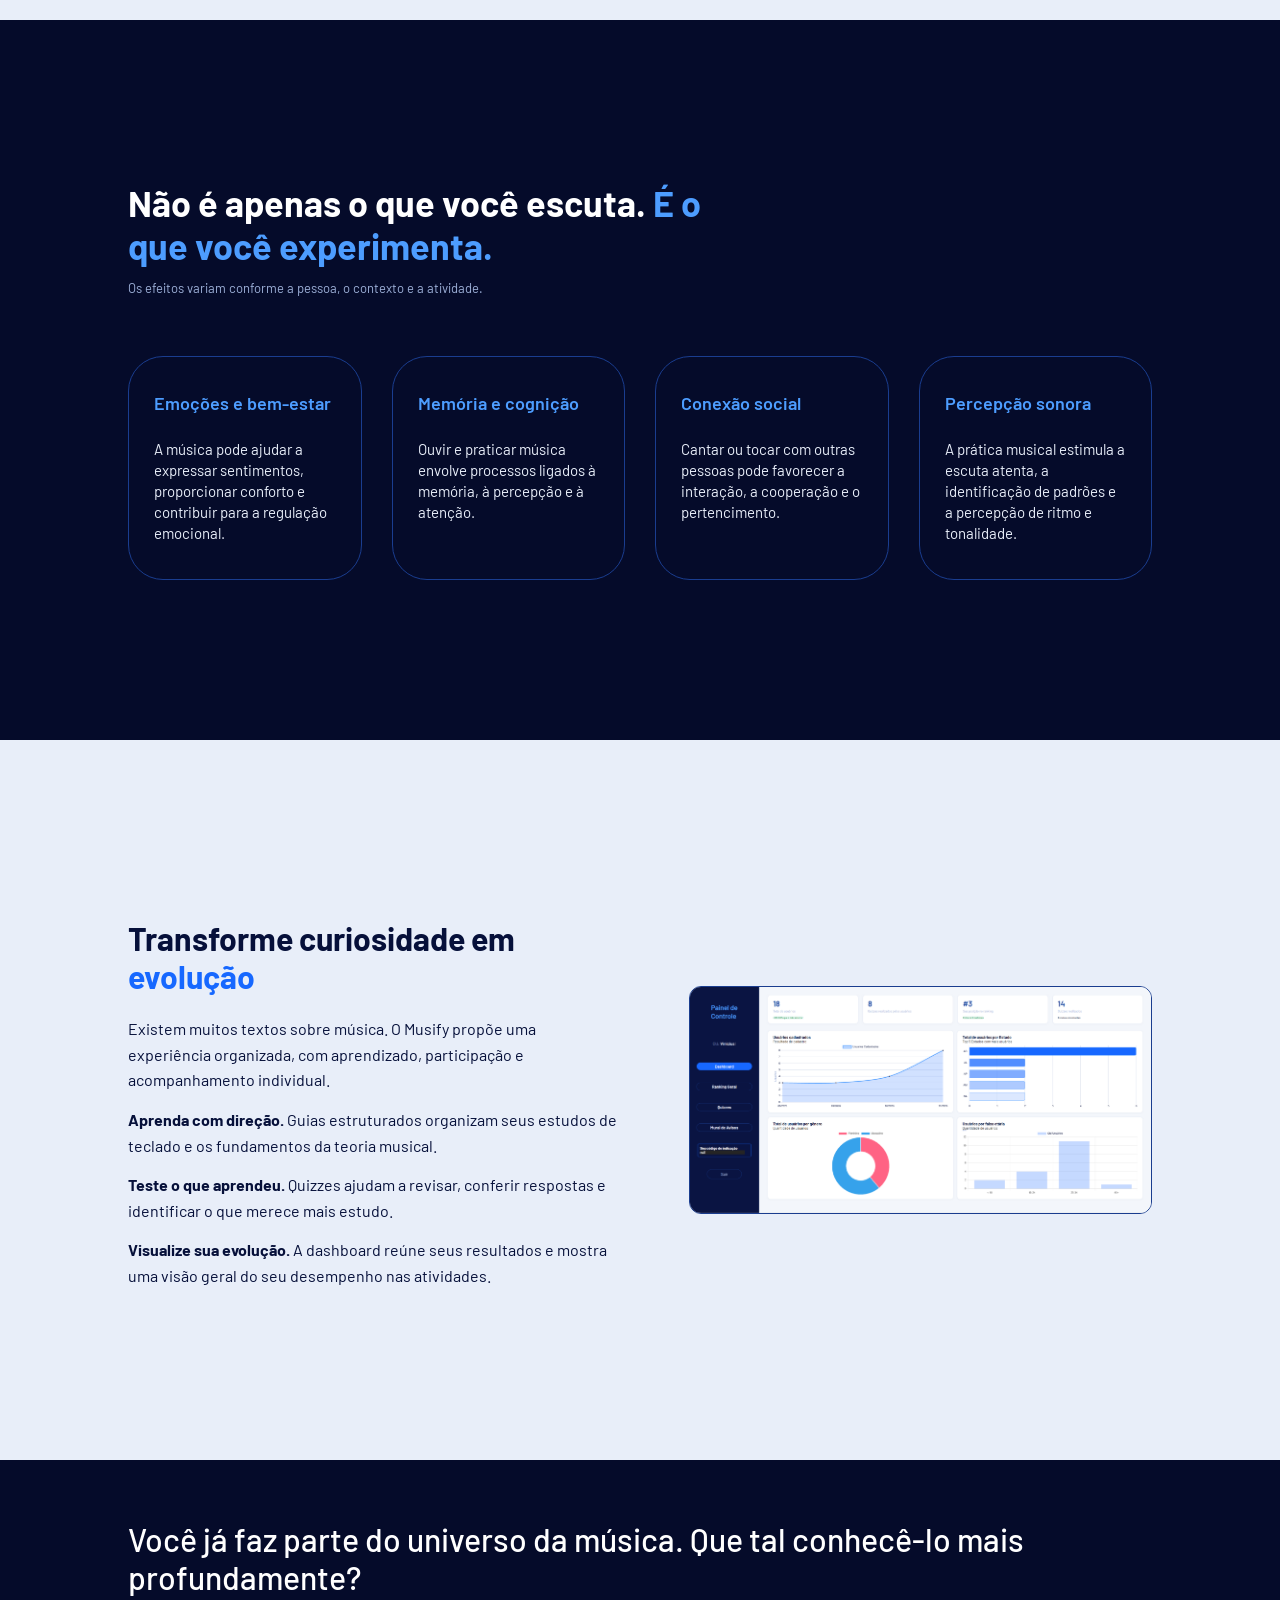
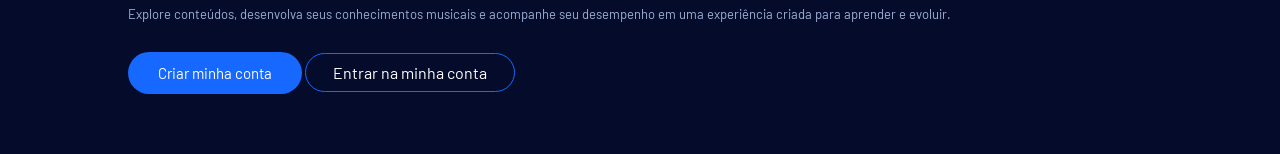
==== commit bd34f0af: "feat: atualiza index e cria tela sobre" ====
--- a/public/index.html
+++ b/public/index.html
@@ -25,8 +25,7 @@
 
       <ul class="navbar">
         <li class="agora"><a href="#">Home</a></li>
-        <li><a href="simulador.html">Explorar</a></li>
-        <li><a href="login.html">Beneficios</a></li>
+        <li><a href="#beneficiosMusica">Beneficios</a></li>
         <li><a href="cadastro.html">Sobre Mim</a></li>
       </ul>
 
@@ -85,21 +84,23 @@
         <div class="box">
           <b>8º</b>
           <h4>maior mercado de música do mundo</h4>
-  
+
         </div>
       </div>
     </div>
   </div>
 
-  <div class="impactoMusica">
+  <!-- IMPACTO DA MÚSICA -->
+  <div class="impactoMusica" id="beneficiosMusica">
     <div class="container">
+
       <div>
         <h1>Não é apenas o que você escuta. <span class="textoAzul">É o que você experimenta.</span></h1>
-        <span> Os efeitos variam conforme a pessoa, o contexto e a atividade.</span>
+        <span>Os efeitos variam conforme a pessoa, o contexto e a atividade.</span>
       </div>
 
-      <!-- Card de topicos -->
       <div class="cardTopicos">
+
         <div class="topico">
           <div class="topicoTitulo">
             <h4>Emoções e bem-estar</h4>
@@ -129,103 +130,35 @@
           <p>A prática musical estimula a escuta atenta, a identificação de padrões e a percepção de ritmo e tonalidade.
           </p>
         </div>
+
       </div>
     </div>
   </div>
 
-  <div class="explicacaoMusica">
-    <div class="container">
-      <div>
-        <h1>O que acontece no seu cérebro quando a música começa?</h1>
-        <p>Quando uma música toca, várias áreas do cérebro trabalham juntas: as que processam o som, as que guardam
-          memórias e as ligadas à emoção e à recompensa. Por isso a mesma canção pode emocionar uma pessoa e passar
-          despercebida por outra.</p>
-      </div>
+  <!-- TRANSFORME CURIOSIDADE EM EVOLUÇÃO -->
+  <div class="social">
+    <div class="divisaoTexto">
 
-      <div class="passos">
-        <div class="passo">
-          <span>01</span>
-          <h4>Primeiro, o som</h4>
-          <p>O cérebro separa o que ouve em ritmo, volume, timbre e altura.</p>
-        </div>
+      <div class="container">
+        <div class="texto">
+          <h1>Transforme curiosidade em <span class="textoAzul">evolução</span></h1>
 
-        <div class="passo">
-          <span>02</span>
-          <h4>Depois, a sua história</h4>
-          <p>Lembranças e expectativas dão sentido ao que você escuta. É por isso que uma música pode levar você de
-            volta a um lugar.</p>
-        </div>
+          <p>Existem muitos textos sobre música. O Musify propõe uma experiência organizada, com aprendizado,
+            participação e acompanhamento individual.</p>
 
-        <div class="passo">
-          <span>03</span>
-          <h4>No fim, o que você sente</h4>
-          <p>Dependendo do momento, a mesma música pode acalmar, animar ou mudar o clima do ambiente.</p>
-        </div>
-      </div>
-    </div>
-  </div>
+          <p><b>Aprenda com direção.</b> Guias estruturados organizam seus estudos de teclado e os fundamentos da teoria
+            musical.</p>
 
-  <div class="beneficiosMusica">
-    <div class="container">
-      <div>
-        <h1>Existe uma diferença entre ouvir música e aprender a criá-la.</h1>
-        <p>Ao aprender um instrumento, você não trabalha apenas com sons: coordena movimentos, reconhece padrões, mantém
-          o ritmo, escuta com atenção e transforma informação em ação. No teclado, as mãos executam funções diferentes
-          enquanto você acompanha o tempo e organiza uma sequência musical.</p>
-      </div>
+          <p><b>Teste o que aprendeu.</b> Quizzes ajudam a revisar, conferir respostas e identificar o que merece mais
+            estudo.</p>
 
-      <div class="beneficio">
-        <div class="beneficioImg">
-          <img src="assets/img-teclado/coordenacao.jpg" alt="">
-        </div>
-        <div class="beneficioTexto">
-          <h4>Coordenação</h4>
-          <p>Integrar percepção e movimento.</p>
+          <p><b>Visualize sua evolução.</b> A dashboard reúne seus resultados e mostra uma visão geral do seu desempenho
+            nas atividades.</p>
         </div>
       </div>
 
-      <div class="beneficio inverso">
-        <div class="beneficioImg">
-          <img src="assets/img-teclado/ritmo.jpg" alt="">
-        </div>
-        <div class="beneficioTexto" id="linhaDireita">
-          <h4>Atenção e ritmo</h4>
-          <p>Acompanhar sequências e manter o tempo.</p>
-        </div>
-      </div>
+      <img src="assets/img-teclado/dasboard.png" alt="Dashboard do Musify">
 
-      <div class="beneficio">
-        <div class="beneficioImg">
-          <img src="assets/img-teclado/conexao.jpg" alt="">
-        </div>
-        <div class="beneficioTexto">
-          <h4>Colaboração</h4>
-          <p>Ouvir, sincronizar e respeitar o espaço musical dos outros.</p>
-        </div>
-      </div>
-    </div>
-  </div>
-
-  <!-- Transforme curiosidade em evolução -->
-
-  <div class="social">
-    <div class="divisaoTexto">
-      <div class="container">
-
-        <div class="texto">
-          <h1>Transforme curiosidade em <span class="textoAzul">evolução</span></h1>
-          <p>Existem muitos textos sobre música. O Musify propõe uma experiência organizada, com aprendizado,
-            participação e acompanhamento individual.</p>
-          <p><b>Aprenda com direção.</b> Guias estruturados organizam seus estudos de teclado e os fundamentos da
-            teoria musical.</p>
-          <p><b>Teste o que aprendeu.</b> Quizzes ajudam a revisar, conferir respostas e identificar o que merece mais
-            estudo.</p>
-          <p><b>Visualize sua evolução.</b> A dashboard reúne seus resultados e mostra uma visão geral do seu
-            desempenho nas atividades.</p>
-        </div>
-      </div>
-
-      <img src="assets/img-teclado/dashboard.png" alt="">
     </div>
   </div>
 
@@ -238,6 +171,7 @@
         <p>Explore conteúdos, desenvolva seus conhecimentos musicais e acompanhe seu desempenho em uma experiência
           criada para aprender e evoluir.</p>
         <a class="btnAzul" href="cadastro.html">Criar minha conta</a>
+        <a class="btnTransparente" href="login.html" style="text-decoration: none;color: #ffff ;">Entrar na minha conta</a>
       </div>
     </div>
   </div>
--- a/public/css/style.css
+++ b/public/css/style.css
@@ -24,7 +24,7 @@
   margin: 0;
   padding: 0;
   font-family: 'Barlow', 'Segoe UI', Tahoma, Geneva, Verdana, sans-serif;
-  background-color: var(--fundo);
+  background-color: var(--claro);
   height: 100vh;
 }
 
@@ -241,7 +241,7 @@
 .impactoMusica {
   background-color: var(--fundo);
   color: #fff;
-  min-height: 80vh;
+  height: 80vh;
   display: flex;
 }
 
@@ -271,93 +271,42 @@
 /* card com os 4 tópicos */
 .cardTopicos {
   display: grid;
-  grid-template-columns: 1fr 1fr;
-  padding: 20px 35px;
-  background-color: var(--fundo2);
+  grid-template-columns: repeat(4, minmax(0, 1fr));
+  gap: 30px;
+  width: 100%;
+}
+
+.topico {
+  display: flex;
+  flex-direction: column;
+  justify-content: flex-start;
+  min-height: 170px;
+  padding: 35px 25px;
+  box-sizing: border-box;
+
+  background-color: var(--fundo);
   border: 1px solid var(--borda);
-  border-radius: 10px;
-}
-
-.topico {
-  padding: 25px 30px;
+  border-radius: 35px;
 }
 
 .topicoTitulo {
   display: flex;
   align-items: center;
-  gap: 15px;
-  margin-bottom: 15px;
+  margin-bottom: 25px;
 }
 
 .topicoTitulo h4 {
   margin: 0;
-  font-size: 16px;
+  font-size: 18px;
+  font-weight: 600;
+  color: var(--azul-claro);
 }
 
 .topico p {
   margin: 0;
-  font-size: 13px;
-  color: var(--texto-suave);
-}
-
-/* EXPLICAÇÃO DA MÚSICA */
-
-.explicacaoMusica {
-  background-color: var(--claro2);
-  color: var(--texto-escuro);
-  min-height: 80vh;
-  display: flex;
-}
-
-.explicacaoMusica .container {
-  flex-direction: column;
-  justify-content: center;
-  gap: 60px;
-  padding: 60px 0;
-}
-
-.explicacaoMusica h1 {
-  width: 60%;
-  margin: 0 0 10px 0;
-  font-size: 36px;
-}
-
-.explicacaoMusica .container > div > p {
-  margin: 0;
-  width: 60%;
   font-size: 15px;
-}
-
-/* os 3 momentos, sem caixas: só número, linha e texto */
-.passos {
-  display: flex;
-  gap: 50px;
-}
-
-.passo {
-  flex: 1;
-  padding-top: 22px;
-  border-top: 2px solid var(--azul);
-}
-
-.passo span {
-  display: block;
-  margin-bottom: 18px;
-  font-size: 46px;
-  font-weight: 300;
-  line-height: 1;
-  color: var(--azul);
-}
-
-.passo h4 {
-  margin: 0 0 10px 0;
-  font-size: 19px;
-}
-
-.passo p {
-  margin: 0;
-  font-size: 14px;
-  line-height: 1.6;
+  line-height: 1.4;
+  color: #e8eef9;
 }
 
 /* BENEFÍCIOS DA MÚSICA */
@@ -400,48 +349,6 @@
   filter: brightness(1.2);
 }
 
-/* cada linha: imagem + texto */
-.beneficio {
-  display: flex;
-  align-items: center;
-  gap: 40px;
-}
-
-/* inverte a ordem: imagem na direita */
-.inverso {
-  flex-direction: row-reverse;
-}
-
-/* fundo sólido atrás da imagem */
-.beneficioImg {
-  padding: 20px;
-  background-color: var(--fundo2);
-  border-radius: 15px;
-}
-
-.beneficioImg img {
-  display: block;
-  width: 300px;
-  border-radius: 15px;
-}
-
-/* texto com a linha azul ao lado */
-.beneficioTexto {
-  padding-left: 15px;
-  border-left: 1px solid var(--azul);
-}
-
-#linhaDireita {
-  padding-left: 0;
-  border-left: none;
-  padding-right: 15px;
-  border-right: 1px solid var(--azul);
-}
-
-.beneficioTexto h4 {
-  margin: 0 0 8px 0;
-  font-size: 20px;
-}
 
 /* TRANSFORME CURIOSIDADE EM EVOLUÇÃO */
 
@@ -869,3 +776,70 @@
 .opcao:has(input:checked) {
   border-color: var(--azul-claro);
 }
+
+
+/* Tela sobre mim */
+
+.apresentacaoSobre{
+  display: flex;
+  flex-direction: row;
+  align-items: center;
+  height: 100vh;
+}
+
+.sobreTexto{
+  height: 50vh;
+  width: 50%;
+  padding-left: 10vh;
+}
+
+.sobreTexto .subtituloSobre{
+  color: var(--azul-claro);
+  font-weight: 800;
+
+}
+.sobreTexto .tituloSobre{
+  font-weight: 600;
+  font-size: 13vh;
+
+}
+.sobreTexto .textoSobre{
+  font-weight: 200;
+  font-size: 4vh;
+
+}
+
+.topicosSobre{
+  display: flex;
+  justify-content: space-around;
+  width: 75%;
+}
+
+/* imagem a direita do texto */
+.sobreImagem{
+  height: 50vh;
+  width: 50%;
+  background-color: pink;
+  display: flex;
+  justify-content: center;
+  align-items: center;
+}
+.sobreImagem img{
+  height: 65vh;
+  border-radius: 20px;
+}
+
+/* Como tudo começou */
+.comeco {
+  display: flex;
+  background-color: var(--claro2);
+  flex-direction: row;
+  align-items: center;
+  height: 100vh;
+}
+
+.sobreTexto .tituloNormal{
+  font-weight: 600;
+  font-size: 8vh;
+
+}
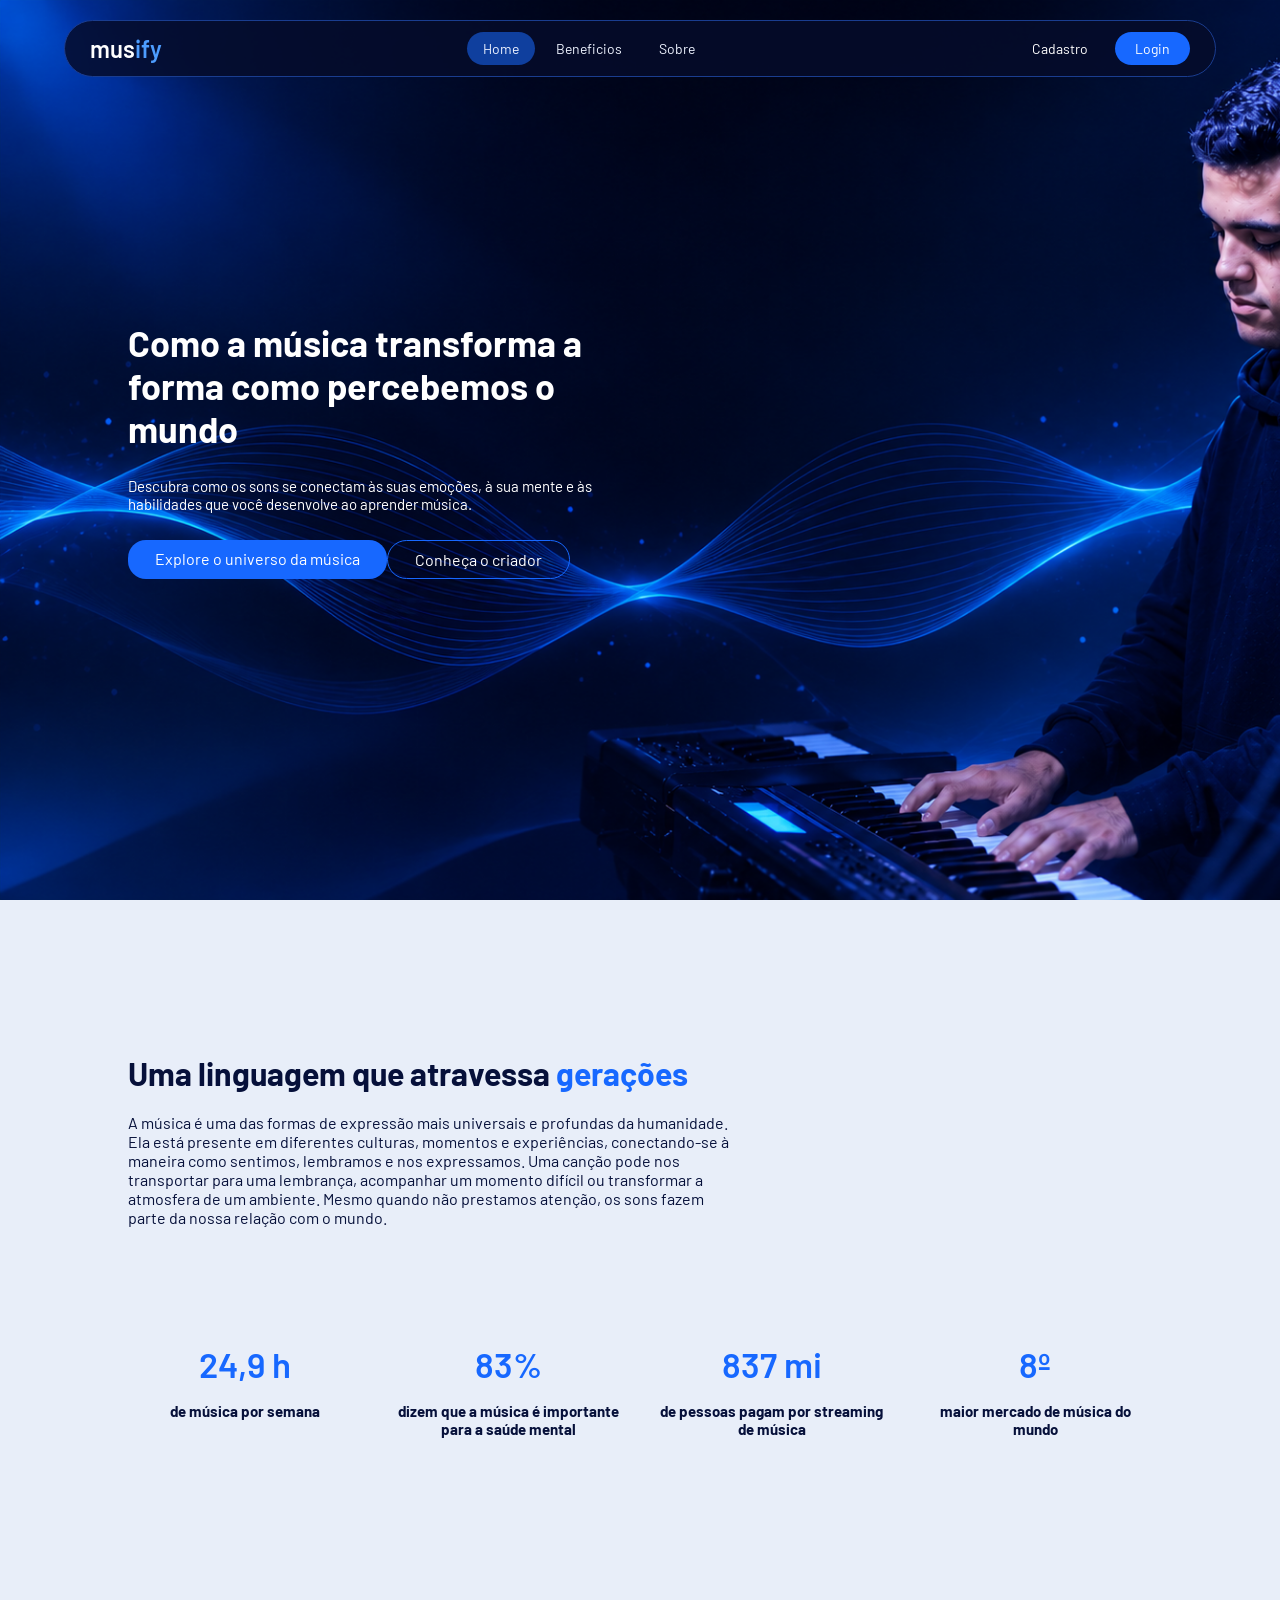
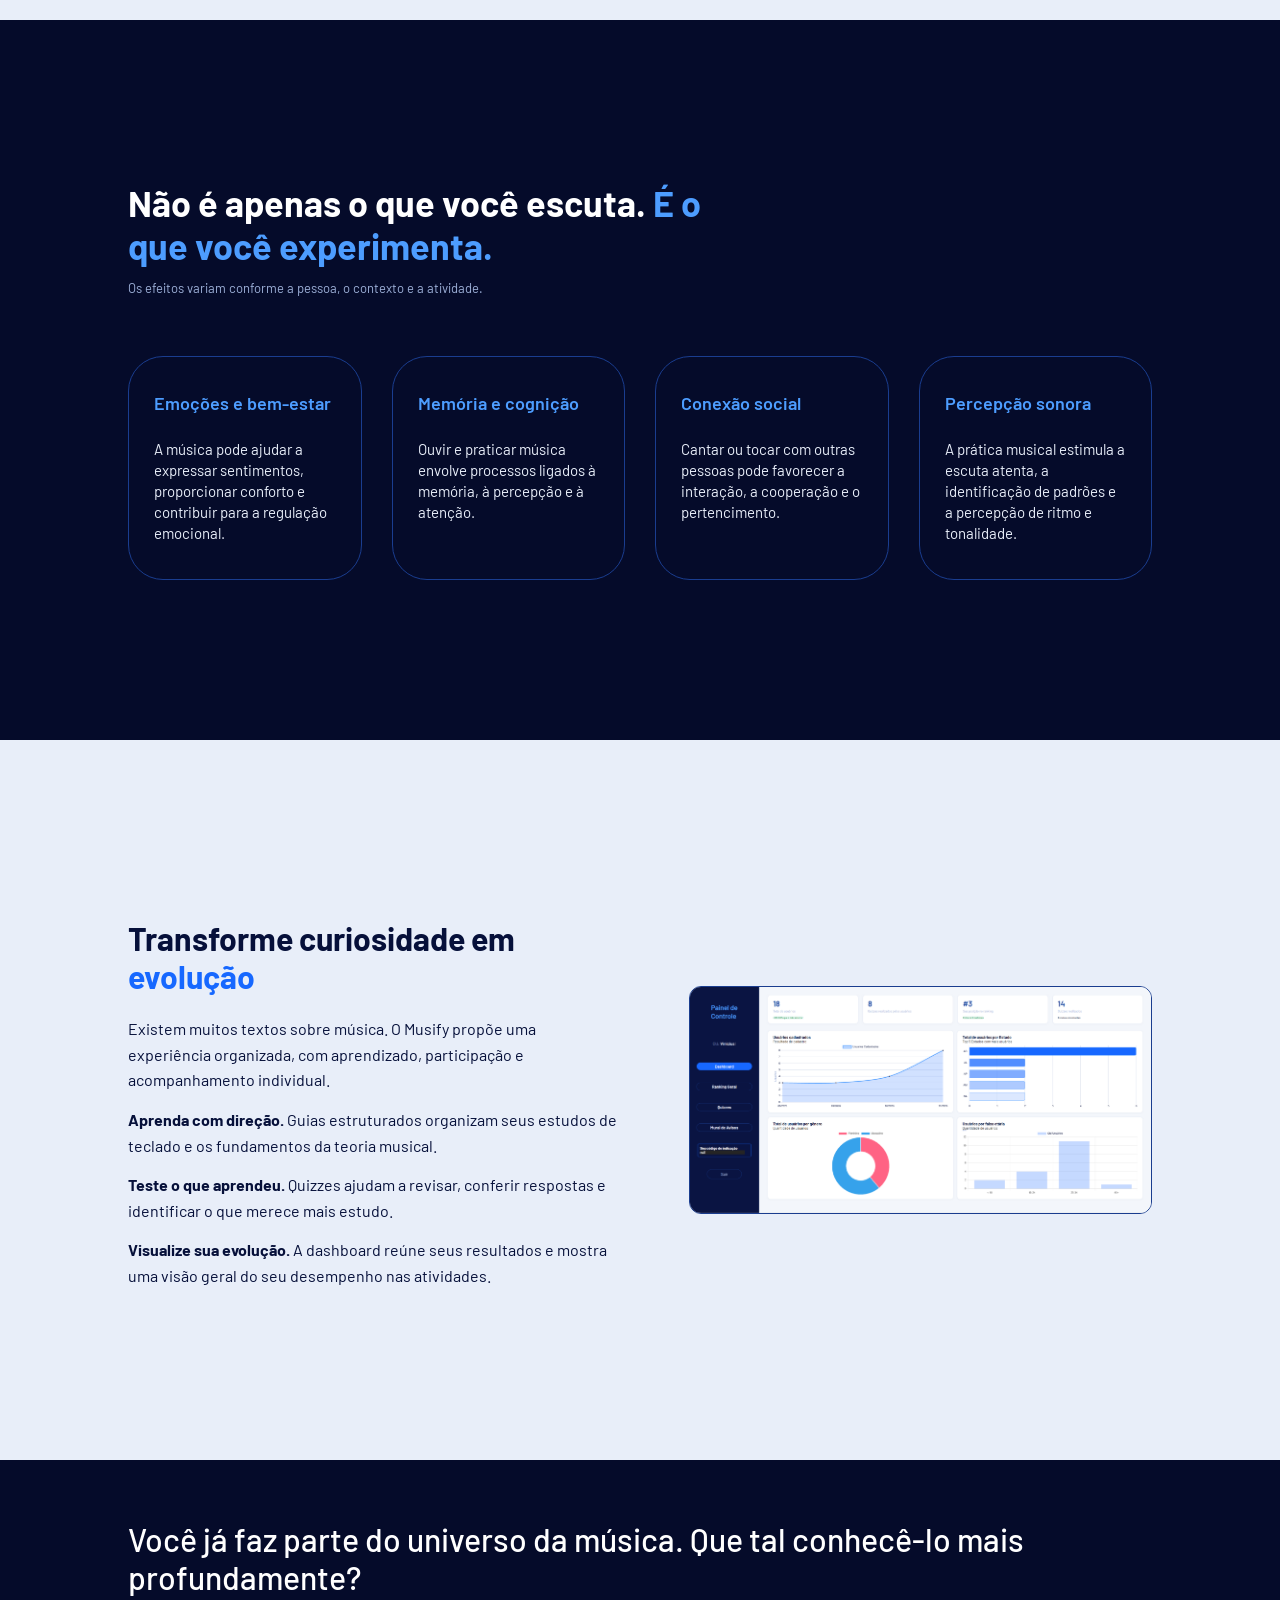
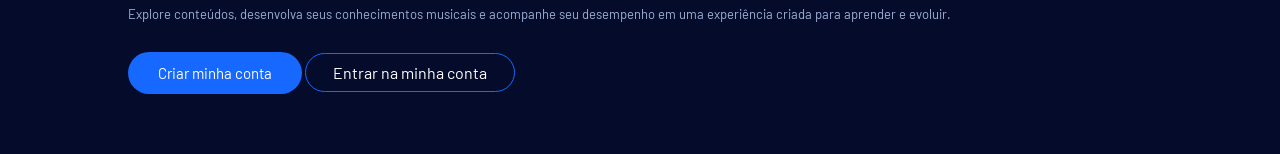
==== commit d3032638: "fix: corrige nav bar do site" ====
--- a/public/index.html
+++ b/public/index.html
@@ -26,7 +26,7 @@
       <ul class="navbar">
         <li class="agora"><a href="#">Home</a></li>
         <li><a href="#beneficiosMusica">Beneficios</a></li>
-        <li><a href="cadastro.html">Sobre Mim</a></li>
+        <li><a href="sobre.html">Sobre</a></li>
       </ul>
 
       <div class="btnheader">
@@ -46,11 +46,11 @@
 
       <div class="btnBanner">
         <div class="btnAzul">
-          <a href="">Explore o universo da música</a>
+          <a href="#beneficiosMusica">Explore o universo da música</a>
         </div>
 
         <div class="btnTransparente">
-          <a href="">Conheça o criador</a>
+          <a href="sobre.html">Conheça o criador</a>
         </div>
       </div>
     </div>
@@ -157,8 +157,8 @@
         </div>
       </div>
 
+
       <img src="assets/img-teclado/dasboard.png" alt="Dashboard do Musify">
-
     </div>
   </div>
 
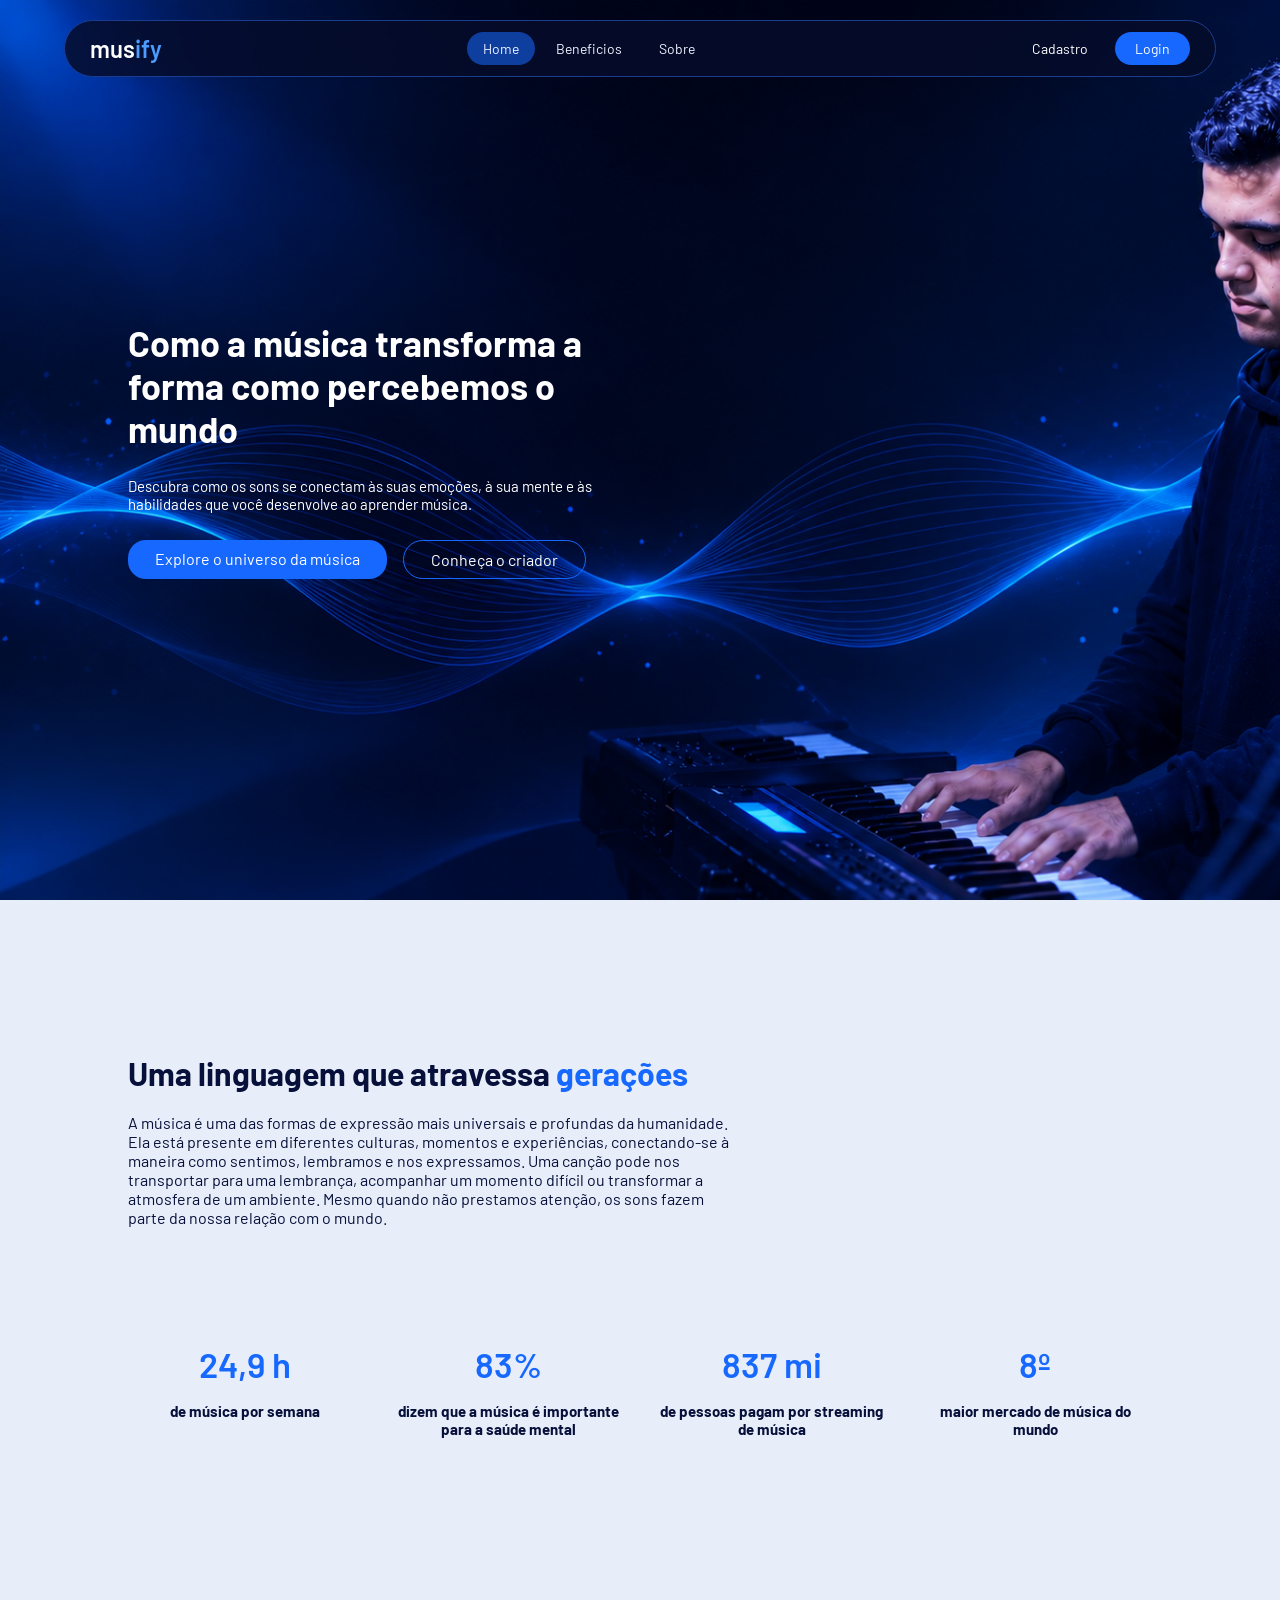
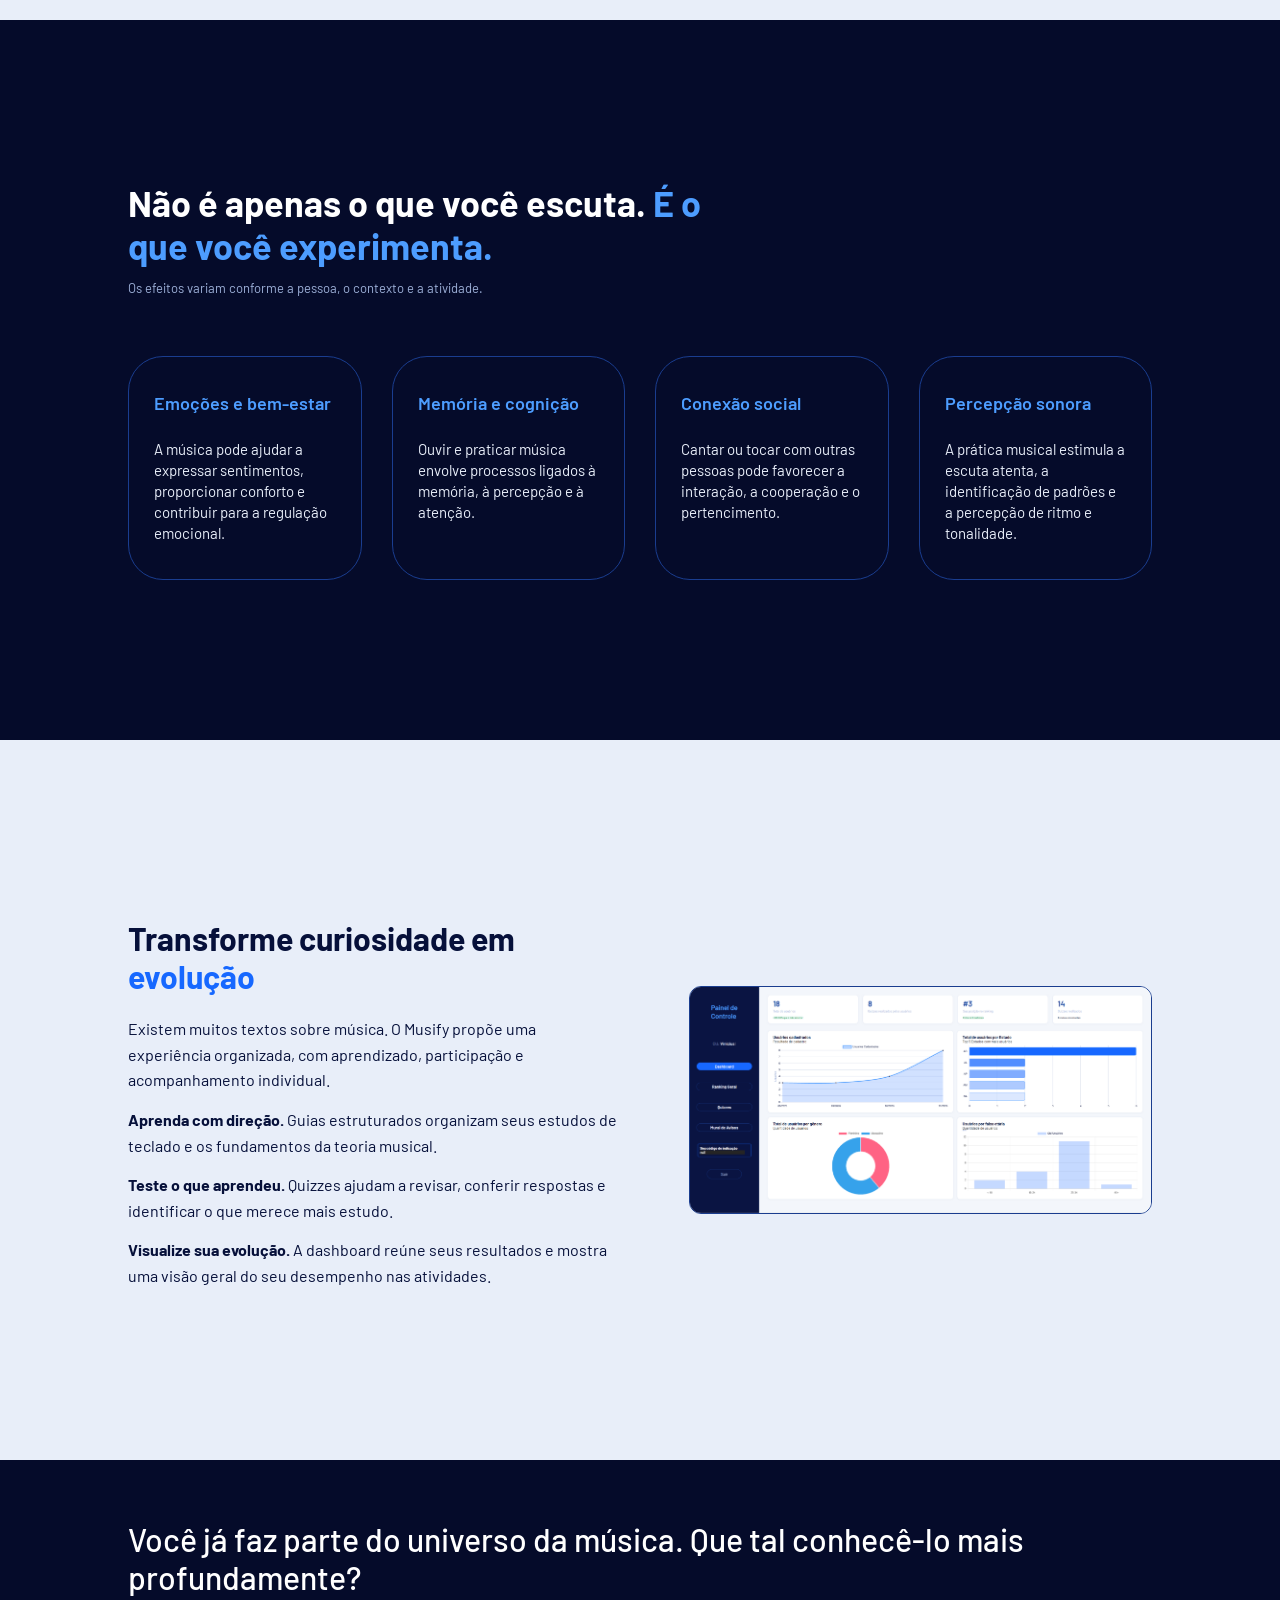
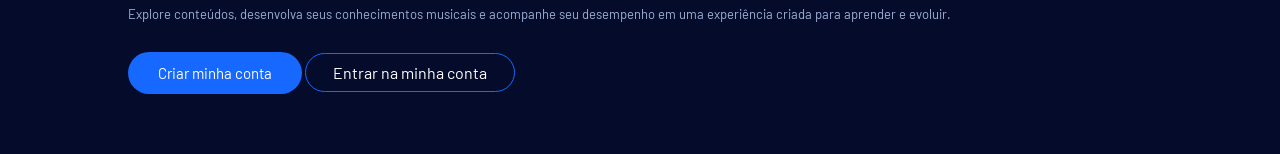
==== commit bd341817: "feat: envia dados do quiz para o banco | valida login | rotas da dashboard user" ====
--- a/public/index.html
+++ b/public/index.html
@@ -45,13 +45,9 @@
         música.</p>
 
       <div class="btnBanner">
-        <div class="btnAzul">
-          <a href="#beneficiosMusica">Explore o universo da música</a>
-        </div>
+        <a class="btnAzul" href="#beneficiosMusica">Explore o universo da música</a>
 
-        <div class="btnTransparente">
-          <a href="sobre.html">Conheça o criador</a>
-        </div>
+        <a class="btnTransparente" href="sobre.html">Conheça o criador</a>
       </div>
     </div>
   </div>
@@ -178,4 +174,4 @@
 
 </body>
 
-</html>+</html>
--- a/public/css/style.css
+++ b/public/css/style.css
@@ -161,6 +161,7 @@
 
 .btnBanner {
   display: flex;
+  gap: 16px; /* espaço entre os botões do banner */
 }
 
 .btnBanner a {
@@ -175,10 +176,29 @@
   border-radius: 2vh;
 }
 
+.btnBanner .btnAzul {
+  display: inline-block; /* garante que o link ocupe a área */
+}
+
+.btnBanner .btnAzul:hover {
+  filter: brightness(1.12);
+}
+
 .btnTransparente {
   border: solid 1px var(--azul);
   padding: 1vh 3vh 1vh 3vh;
   border-radius: 3vh;
+}
+
+.btnBanner .btnTransparente {
+  display: inline-block;
+}
+
+.btnBanner .btnTransparente:hover {
+  background-color: var(--azul);
+  color: #fff;
+  filter: brightness(1.05);
+  border-color: transparent;
 }
 
 /* A MÚSICA NA NOSSA VIDA + CHAMADA DO DASHBOARD */
@@ -842,4 +862,4 @@
   font-weight: 600;
   font-size: 8vh;
 
-}+}
